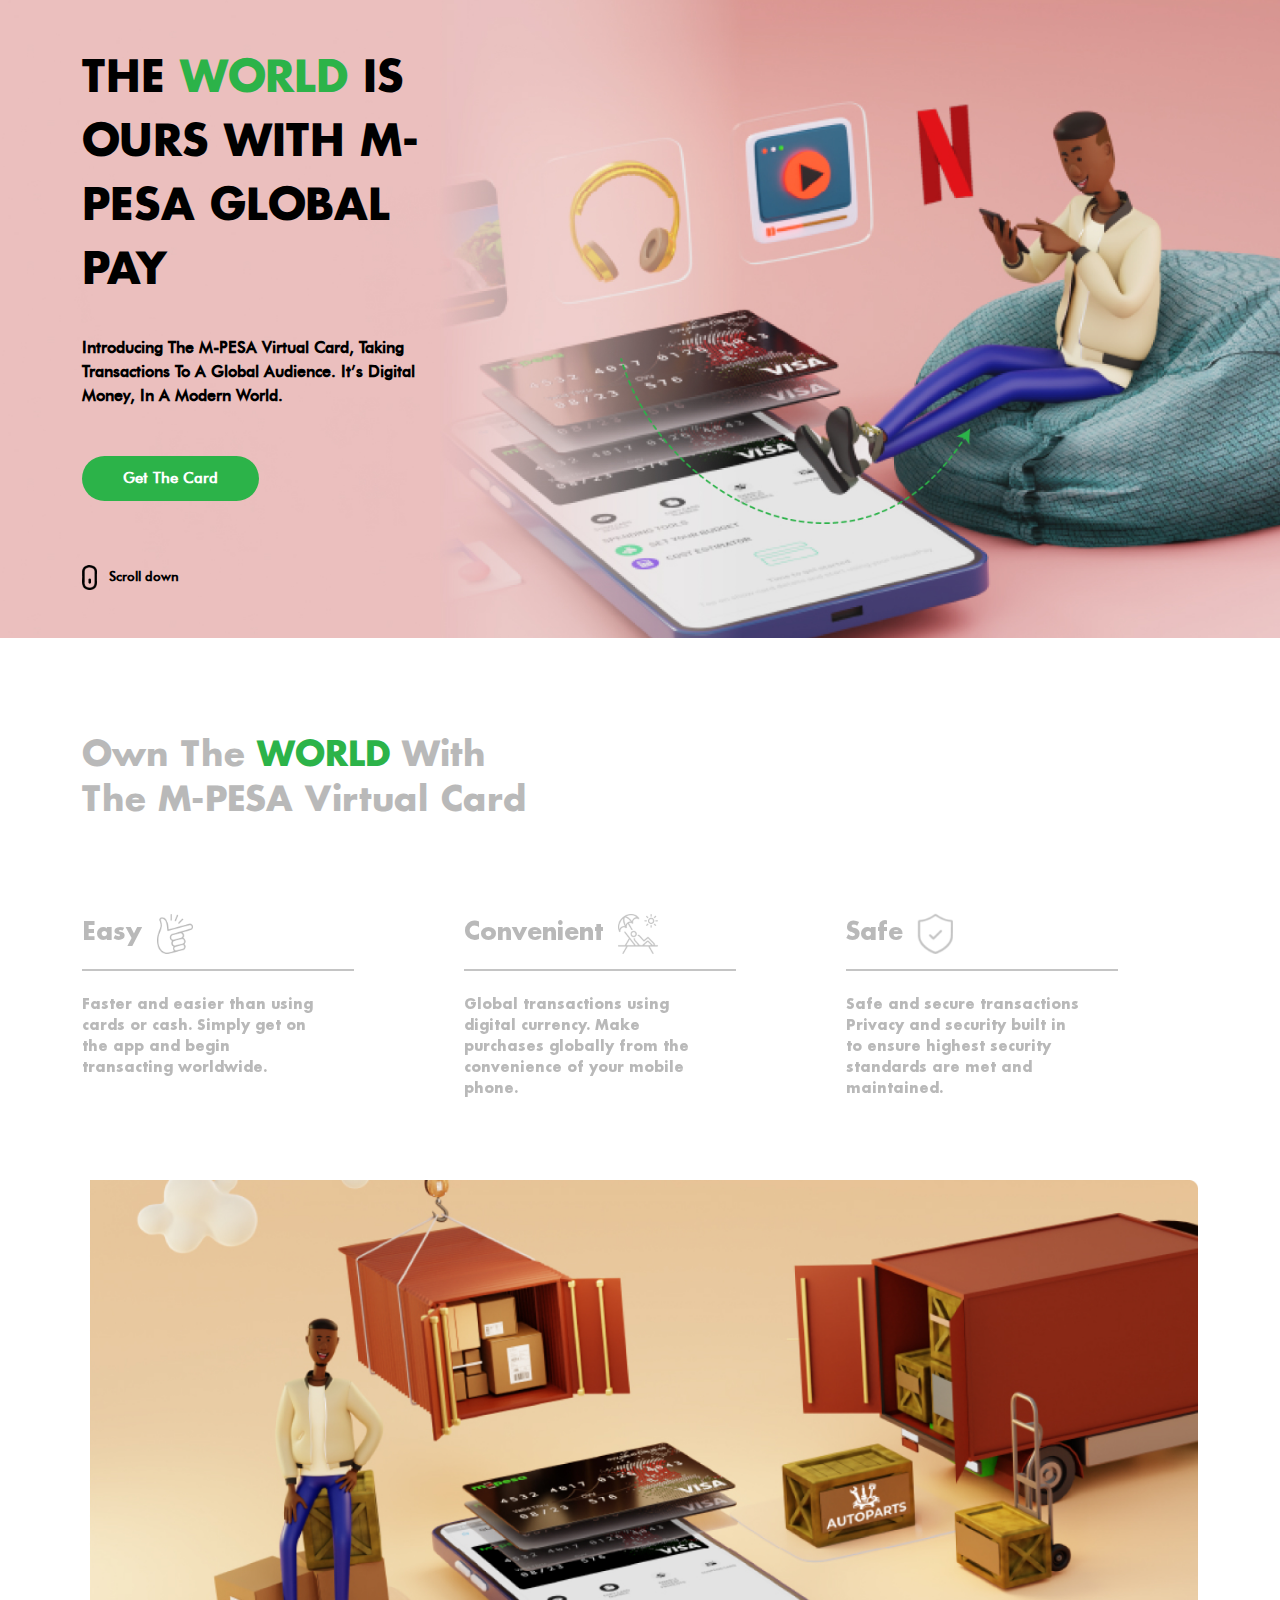
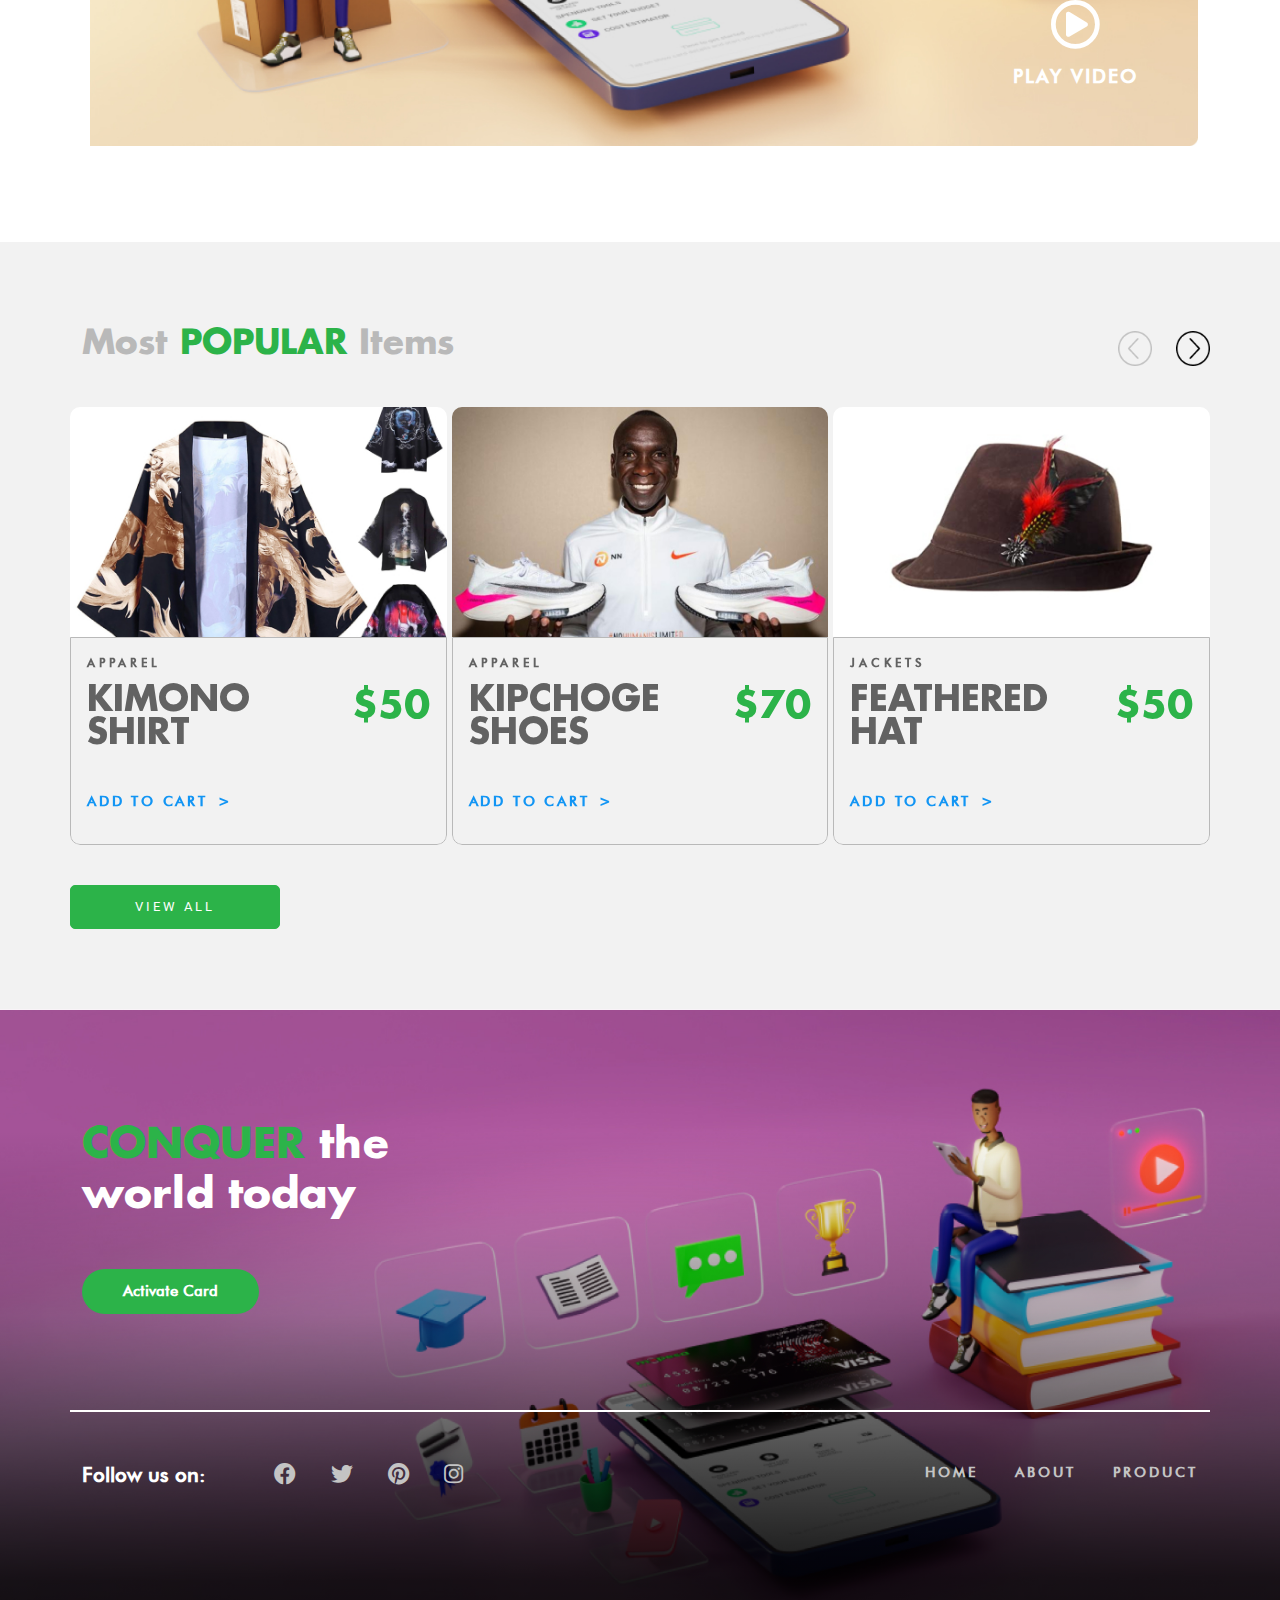
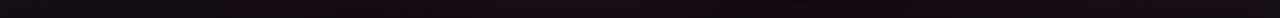
==== index.html @ 8df94aee "New html" ====
<!DOCTYPE html>
<html lang="en">
<head>
<meta charset="utf-8">
<meta http-equiv="X-UA-Compatible" content="IE=edge">
<meta name="viewport" content="width=device-width, initial-scale=1">
<meta name="title" content="" />
<meta name="description" content="" />
<meta name="keywords" content="" />
<meta name="author" content="" />
<meta name="publisher" content="" />
<meta name="copyright" content="" />
<meta name="creation_Date" content="18/05/2022" />
<meta name="expires" content="" />
<link rel="icon" href="images/favicon.ico" type="image/x-icon">
<title>Mpesa Virtual Card</title>

<!--StyleSheet-->
<link rel="preconnect" href="https://fonts.googleapis.com">
<link rel="preconnect" href="https://fonts.gstatic.com" crossorigin>
<link href="https://fonts.googleapis.com/css2?family=Roboto:wght@300;400;500;700&display=swap" rel="stylesheet">
<link href="css/style.min.css" rel="stylesheet">
<link href="css/style.css" rel="stylesheet">

<!--Javascript-->
<script src="js/google.api.js" type="text/Javascript"></script>
</head>

<body>
 <section class="main-banner pt-5 pb-5" style="background-image: url('./images/home-banner.jpg');">
    <div class="container">
        <div class="row">
            <div class="col-12 col-sm-7 col-md-5 banner-content">
                <h1>The <span>World</span> is Ours with M-PESA Global Pay</h1>
                <p>Introducing the M-PESA virtual card, taking transactions to a global audience. It’s digital money, in a modern world.
                </p>
                <button class="btn btn-green">Get the card</button>
                <span class="scroll">
                    <img src="./images/icons/scroll-down.png" alt="scroll mpesa card">
                    Scroll down
                </span>
            </div>
        </div>
    </div>
 </section>

 <section class="most-popular pt-5 pb-5 mt-5 mb-5">
     <div class="container">
         <div class="row">
             <div class="col-12 col-md-5 grey-title">
                 <h2>Own the <span>World</span> with the M-PESA virtual card</h2>
             </div>
             <div class="col-12 steps pt-5 mb-5">
                <div id="steps" class="steps-holder owl-carousel owl-theme">
                    <div class="steps-container">
                        <div class="step-title">
                            <h2>Easy</h2>
                            <img src="./images/icons/easy.png" alt="mpesa digital card">
                        </div>
                        <div class="steps-content">
                            <p>Faster and easier than using cards or cash. Simply get on the app and begin transacting worldwide.
                            </p>
                        </div>
                    </div>
                    <div class="steps-container">
                        <div class="step-title">
                            <h2>Convenient</h2>
                            <img src="./images/icons/con.png" alt="mpesa digital card">
                        </div>
                        <div class="steps-content">
                            <p>Global transactions using digital currency. Make purchases globally from the convenience of your mobile phone.
                            </p>
                        </div>
                    </div>
                    <div class="steps-container">
                        <div class="step-title">
                            <h2>Safe</h2>
                            <img src="./images/icons/safe.png" alt="mpesa digital card">
                        </div>
                        <div class="steps-content">
                            <p>Safe and secure transactions Privacy and security built in to ensure highest security standards are met and maintained.
                            </p>
                        </div>
                    </div>
                </div>
             </div>
             <div class="col-12 steps-video mt-2">
                <div class="video-holder">
                    <img src="./images/video.jpg" alt="video section">
                    <button class="btn video-btn">
                        <span>
                            <i class="far fa-play-circle"></i>
                        </span>
                        Play Video
                    </button>
                </div>
             </div>

         </div>
     </div>
 </section>

 <section class="popular bg-grey">
    <div class="container">
        <div class="row">
            <div class="col-12 grey-title">
                <h2>Most <span>POPUlar</span> items</h2>
            </div>
            <div class="col-12 popular-slider">
                <div id="popular" class="popular-holder owl-carousel owl-theme">
                    <div class="card">
                        <div class="image-holder">
                            <img src="./images/products/kimono.jpg" alt="kimono" />
                        </div>
                        <div class="card-content">
                            <span class="small-title">APPAREL</span>
                            <div class="row">
                                <div class="col-12 col-md-8 title">
                                    <h2>KIMONO SHIRT</h2>
                                </div>
                                <div class="col-12 col-md-4 price">
                                    <h2>$50</h2>
                                </div>
                                    <a href="javascript:void(0)" class="add-cart">Add to cart <span>></span></a>
                            </div>
                        </div>
                    </div>
                    <div class="card">
                        <div class="image-holder">
                            <img src="./images/products/kipchoge-shoe.jpg" alt="kimono" />
                        </div>
                        <div class="card-content">
                            <span class="small-title">APPAREL</span>
                            <div class="row">
                                <div class="col-12 col-md-8 title">
                                    <h2>KIPCHOGE SHOES</h2>
                                </div>
                                <div class="col-12 col-md-4 price">
                                    <h2>$70</h2>
                                </div>
                                <a href="javascript:void(0)" class="add-cart">Add to cart <span>></span></a>
                            </div>
                            
                        </div>
                    </div>
                    <div class="card">
                        <div class="image-holder">
                            <img src="./images/products/feather-hat.jpg" alt="kimono" />
                        </div>
                        <div class="card-content">
                            <span class="small-title">jackets</span>
                            <div class="row">
                                <div class="col-12 col-md-8 title">
                                    <h2>Feathered Hat</h2>
                                </div>
                                <div class="col-12 col-md-4 price">
                                    <h2>$50</h2>
                                </div>
                                <a href="javascript:void(0)" class="add-cart">Add to cart <span>></span></a>
                            </div>
                            
                        </div>
                    </div>
                    <div class="card">
                        <div class="image-holder">
                            <img src="./images/products/kimono.jpg" alt="kimono" />
                        </div>
                        <div class="card-content">
                            <span class="small-title">APPAREL</span>
                            <div class="row">
                                <div class="col-12 col-md-8 title">
                                    <h2>KIMONO SHIRT</h2>
                                </div>
                                <div class="col-12 col-md-4 price">
                                    <h2>$50</h2>
                                </div>
                                <a href="javascript:void(0)" class="add-cart">Add to cart <span>></span></a>
                            </div>
                            
                        </div>
                    </div>
                </div>
            </div>
            <div class="col-12 p-0">
                <a href="javascript:void(0)" class="view-all-btn">View All</a>
            </div>
        </div>
    </div>
 </section>

 <footer class="pt-5 pb-5" style="background-image: url('./images/footer.jpg');">
     <div class="container">
         <div class="row">
             <div class="col-12 col-md-4 text-white footer-text">
                 <h2><span>conquer</span> the world today</h2>
                 <button class="btn btn-green">Activate card</button>
             </div>
             <div class="col-12 footer-last">
                 <div class="row">
                    <div class="col-12 col-md-6 social-icons">
                        <ul>
                            <li class="title">Follow us on:</li>
                            <li><a href="javascript:void(0)" target="_blank">
                                <i class="fab fa-facebook"></i>
                                </a></li>
                            <li><a href="javascript:void(0)" target="_blank">
                                <i class="fab fa-twitter"></i>
                            </a></li>
                            <li><a href="javascript:void(0)" target="_blank">
                                <i class="fab fa-pinterest"></i>
                            </a></li>
                            <li><a href="javascript:void(0)" target="_blank">
                                <i class="fab fa-instagram"></i>
                            </a></li>
                        </ul>
                    </div>
                    <div class="col-12 col-md-6 text-end footer-urls">
                        <ul>
                            <li><a href="javascript:void(0)" target="_blank">Home</a></li>
                            <li><a href="javascript:void(0)" target="_blank">About</a></li>
                            <li><a href="javascript:void(0)" target="_blank">Product</a></li>
                        </ul>
                    </div>
                </div>
             </div>
         </div>
     </div>

 </footer>


<!-- jQuery -->
<script src="js/jquery.min.js" type="text/Javascript"></script>
<script src="js/main.js" type="text/Javascript"></script>
</body>

</html>
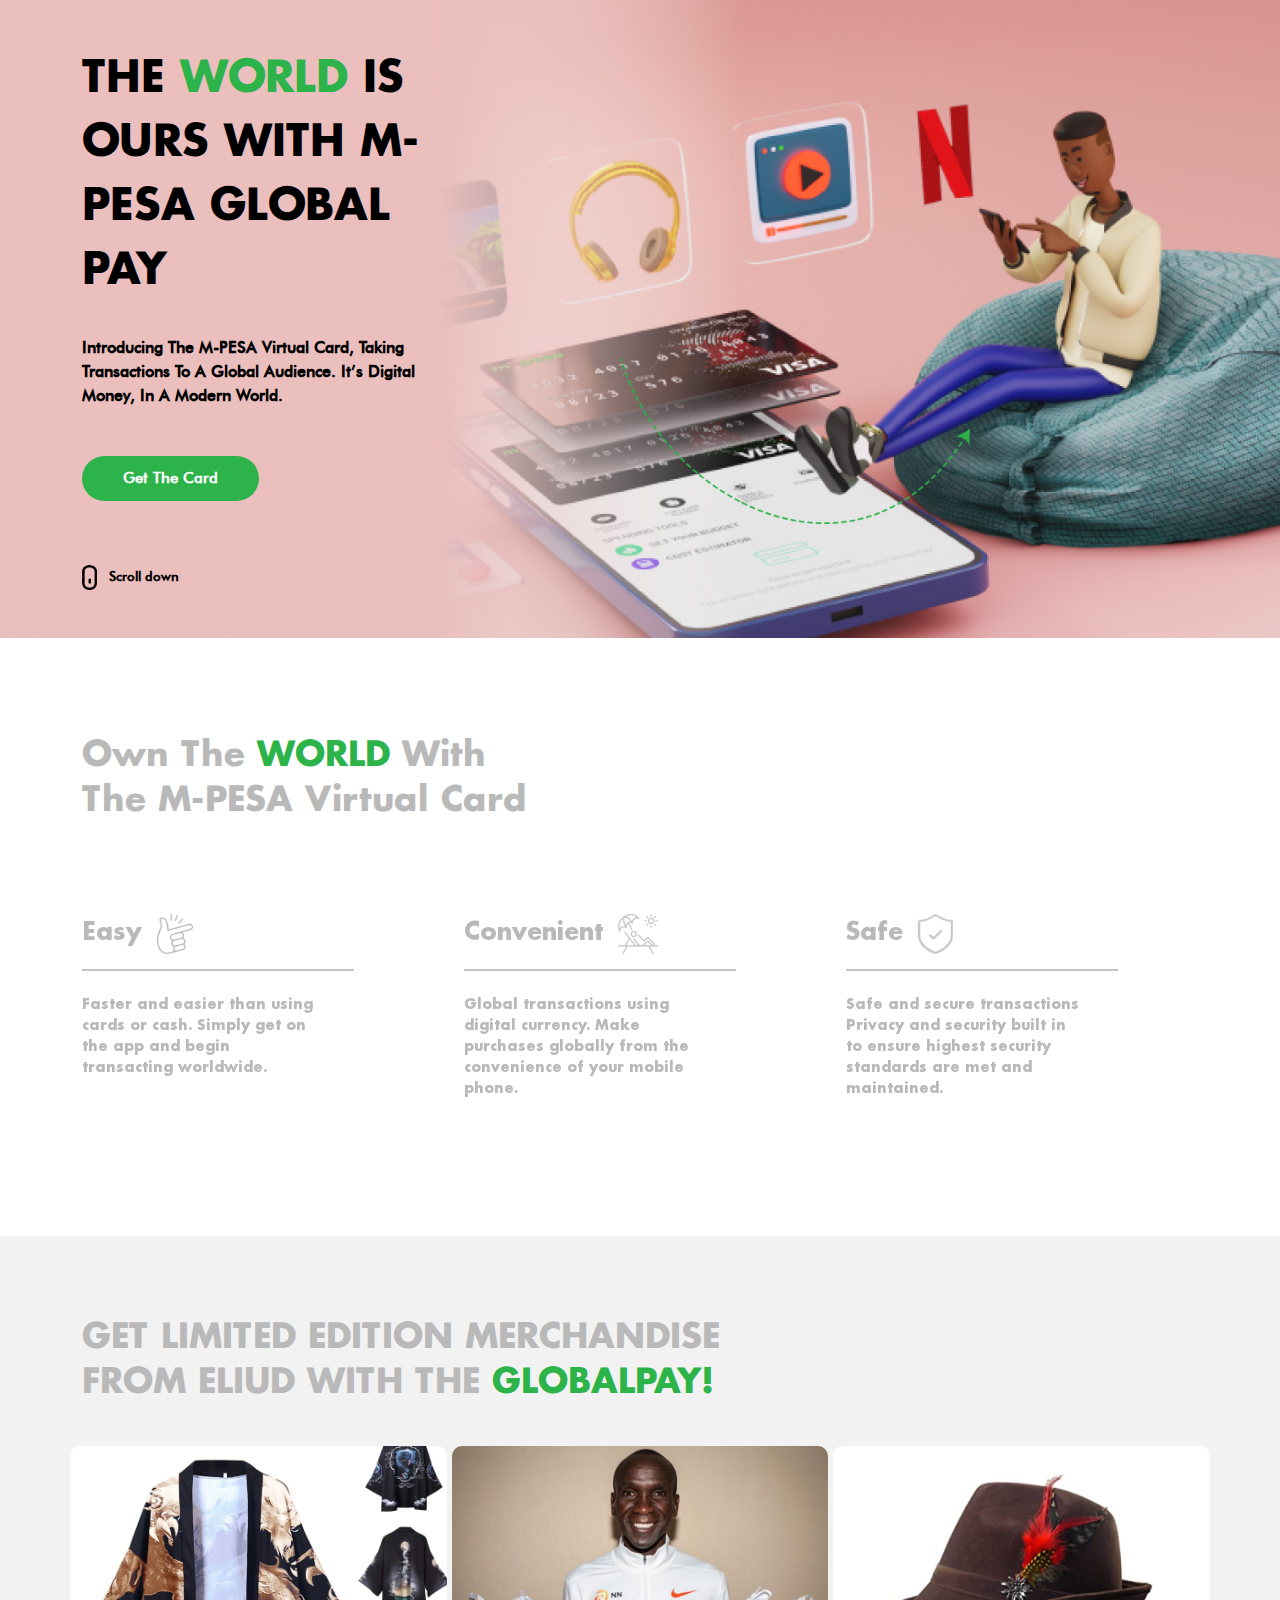
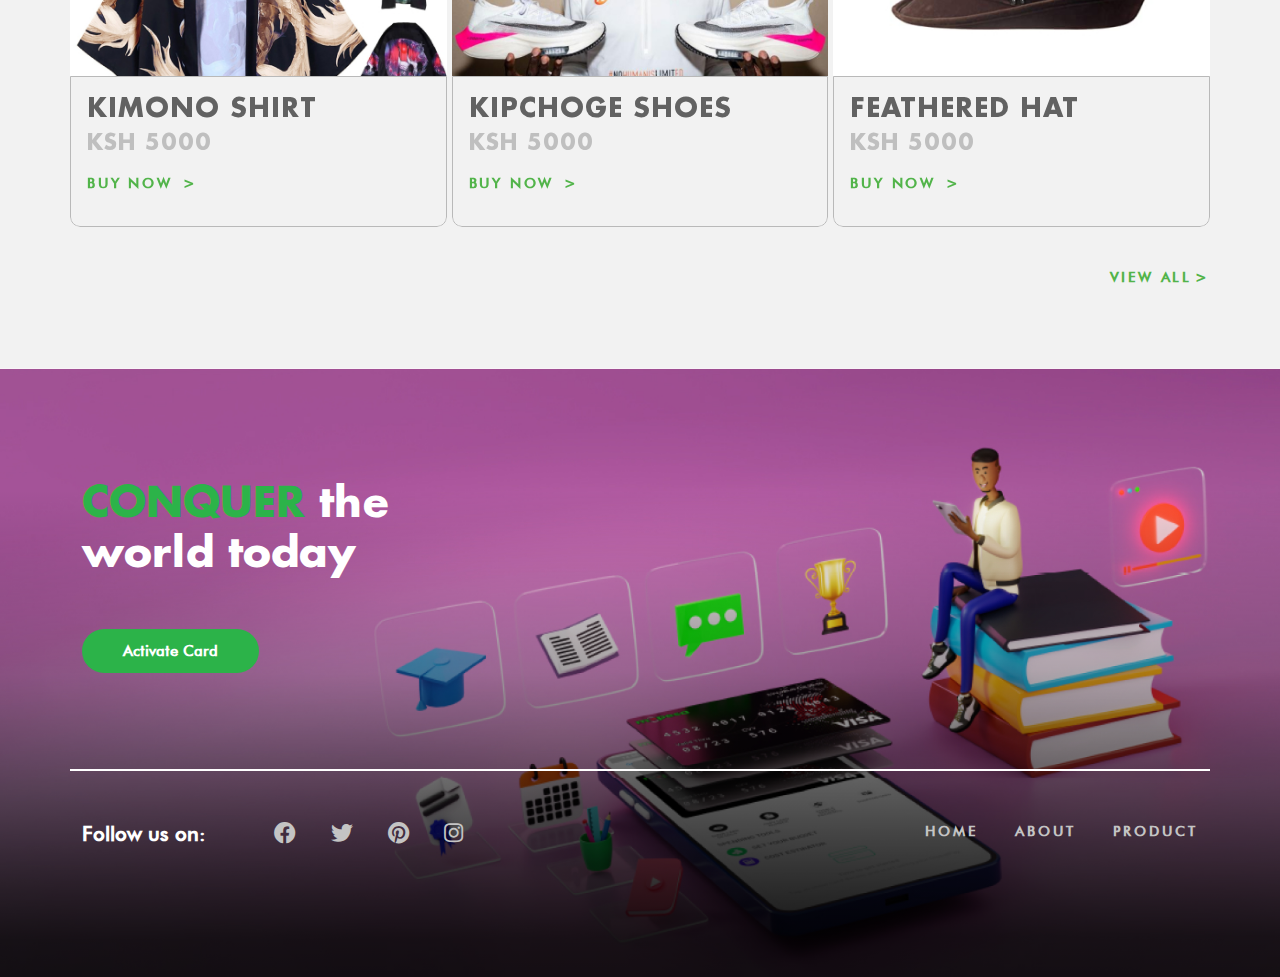
==== commit ffdec89f: "Html Code" ====
--- a/index.html
+++ b/index.html
@@ -34,7 +34,7 @@
                 <h1>The <span>World</span> is Ours with M-PESA Global Pay</h1>
                 <p>Introducing the M-PESA virtual card, taking transactions to a global audience. It’s digital money, in a modern world.
                 </p>
-                <button class="btn btn-green">Get the card</button>
+                <button class="btn btn-green" data-bs-toggle="modal" data-bs-target="#appstore">Get the card</button>
                 <span class="scroll">
                     <img src="./images/icons/scroll-down.png" alt="scroll mpesa card">
                     Scroll down
@@ -43,8 +43,7 @@
         </div>
     </div>
  </section>
-
- <section class="most-popular pt-5 pb-5 mt-5 mb-5">
+ <section class="most-popular pt-5 pb-5 mt-5">
      <div class="container">
          <div class="row">
              <div class="col-12 col-md-5 grey-title">
@@ -84,7 +83,7 @@
                     </div>
                 </div>
              </div>
-             <div class="col-12 steps-video mt-2">
+             <!-- <div class="col-12 steps-video mt-2">
                 <div class="video-holder">
                     <img src="./images/video.jpg" alt="video section">
                     <button class="btn video-btn">
@@ -94,7 +93,7 @@
                         Play Video
                     </button>
                 </div>
-             </div>
+             </div> -->
 
          </div>
      </div>
@@ -103,8 +102,8 @@
  <section class="popular bg-grey">
     <div class="container">
         <div class="row">
-            <div class="col-12 grey-title">
-                <h2>Most <span>POPUlar</span> items</h2>
+            <div class="col-12 col-md-7 grey-title">
+                <h2 class="text-uppercase">Get limited edition Merchandise from Eliud with the <span> GlobalPay!</span></h2>
             </div>
             <div class="col-12 popular-slider">
                 <div id="popular" class="popular-holder owl-carousel owl-theme">
@@ -113,15 +112,14 @@
                             <img src="./images/products/kimono.jpg" alt="kimono" />
                         </div>
                         <div class="card-content">
-                            <span class="small-title">APPAREL</span>
                             <div class="row">
-                                <div class="col-12 col-md-8 title">
+                                <div class="col-12 title">
                                     <h2>KIMONO SHIRT</h2>
                                 </div>
-                                <div class="col-12 col-md-4 price">
-                                    <h2>$50</h2>
-                                </div>
-                                    <a href="javascript:void(0)" class="add-cart">Add to cart <span>></span></a>
+                                <div class="col-12 price">
+                                    <h2>KSH 5000</h2>
+                                </div>
+                                    <a href="javascript:void(0)" class="add-cart">Buy Now <span>></span></a>
                             </div>
                         </div>
                     </div>
@@ -130,15 +128,14 @@
                             <img src="./images/products/kipchoge-shoe.jpg" alt="kimono" />
                         </div>
                         <div class="card-content">
-                            <span class="small-title">APPAREL</span>
                             <div class="row">
-                                <div class="col-12 col-md-8 title">
+                                <div class="col-12 title">
                                     <h2>KIPCHOGE SHOES</h2>
                                 </div>
-                                <div class="col-12 col-md-4 price">
-                                    <h2>$70</h2>
-                                </div>
-                                <a href="javascript:void(0)" class="add-cart">Add to cart <span>></span></a>
+                                <div class="col-12 price">
+                                    <h2>KSH 5000</h2>
+                                </div>
+                                <a href="javascript:void(0)" class="add-cart">Buy Now <span>></span></a>
                             </div>
                             
                         </div>
@@ -148,41 +145,22 @@
                             <img src="./images/products/feather-hat.jpg" alt="kimono" />
                         </div>
                         <div class="card-content">
-                            <span class="small-title">jackets</span>
                             <div class="row">
-                                <div class="col-12 col-md-8 title">
+                                <div class="col-12 title">
                                     <h2>Feathered Hat</h2>
                                 </div>
-                                <div class="col-12 col-md-4 price">
-                                    <h2>$50</h2>
-                                </div>
-                                <a href="javascript:void(0)" class="add-cart">Add to cart <span>></span></a>
+                                <div class="col-12 price">
+                                    <h2>KSH 5000</h2>
+                                </div>
+                                <a href="javascript:void(0)" class="add-cart">Buy Now <span>></span></a>
                             </div>
                             
                         </div>
                     </div>
-                    <div class="card">
-                        <div class="image-holder">
-                            <img src="./images/products/kimono.jpg" alt="kimono" />
-                        </div>
-                        <div class="card-content">
-                            <span class="small-title">APPAREL</span>
-                            <div class="row">
-                                <div class="col-12 col-md-8 title">
-                                    <h2>KIMONO SHIRT</h2>
-                                </div>
-                                <div class="col-12 col-md-4 price">
-                                    <h2>$50</h2>
-                                </div>
-                                <a href="javascript:void(0)" class="add-cart">Add to cart <span>></span></a>
-                            </div>
-                            
-                        </div>
-                    </div>
-                </div>
-            </div>
-            <div class="col-12 p-0">
-                <a href="javascript:void(0)" class="view-all-btn">View All</a>
+                </div>
+            </div>
+            <div class="col-12 p-0 text-end mt-3">
+                <a href="javascript:void(0)" class="add-cart">View All<span>></span></a>
             </div>
         </div>
     </div>
@@ -228,6 +206,21 @@
 
  </footer>
 
+ <!-- Modal -->
+<div class="modal fade" id="appstore" tabindex="-1" aria-labelledby="exampleModalLabel" aria-hidden="true">
+    <div class="modal-dialog">
+      <div class="modal-content">
+        <div class="modal-header">
+          <button type="button" class="btn-close" data-bs-dismiss="modal" aria-label="Close"></button>
+        </div>
+        <div class="modal-body">
+            <div class="text-black">
+                <h2>Own the <span>World</span> with the M-PESA virtual card</h2>
+            </div>
+        </div>
+      </div>
+    </div>
+  </div>
 
 <!-- jQuery -->
 <script src="js/jquery.min.js" type="text/Javascript"></script>
--- a/css/style.css
+++ b/css/style.css
@@ -336,7 +336,8 @@
     font-size: 50px;
 }
 .video-holder:hover .video-btn{
-	color: #2CB349;
+	color: #000000;
+	cursor: pointer;
 }
 .popular{
 	padding: 5rem 0;
@@ -381,15 +382,17 @@
 	font-weight: 800;
     color: #626262;
     line-height: 33px;
-    font-size: 35px;
+	font-size: 26px;
     text-transform: uppercase;
+	letter-spacing: 1px;
 }
 .price{
-	color: #2CB349;
-	text-align: right;
+	color: #BFBFBF
 }
 .price h2{
-	font-size: 38px;
+    font-size: 22px;
+    margin: 5px 0 0;
+    letter-spacing: 1px;
 }
 .small-title {
     font-family: 'futuramedium';
@@ -405,8 +408,8 @@
 	display: block;
     font-family: 'futuramedium';
     text-decoration: none;
-    margin-top: 2.5rem;
-    color: #1295F4;
+    margin-top: 1rem;
+    color: #52b44a;
     font-size: 14px;
     text-transform: uppercase;
     letter-spacing: 0.2em;
@@ -560,4 +563,47 @@
 @media screen and (max-width:320px){
 }
 
-
+/* joycss */
+.accordion-item {
+    margin-bottom: 10px;
+    border: 1px solid grey !important;
+    border-radius: 7px !important;
+    overflow: hidden;
+	background: transparent;
+}
+.accordion-item .collapsed {
+    font-weight: 500;
+    font-family: 'futuramedium';
+    color: #626262;
+    font-size: 15px;
+    letter-spacing: 1px;
+	box-shadow: none;
+	background: transparent;
+}
+.accordion-button:not(.collapsed) {
+    background: transparent;
+    color: #000000;
+	box-shadow: none;
+}
+.accordion-button{
+	padding: 10px 20px;
+	outline: none;
+}
+.accordion-body {
+    padding: 1rem 1.25rem;
+    font-family: 'futuramedium';
+    font-size: 16px;
+    color: #626262;
+}
+.accordion-button::after{
+	background-size: 1rem;
+}
+/* end of joycss */
+.bg-black{
+	background: #1B1B1B;
+}
+p{
+	font-family: 'futuramedium';
+	margin-bottom: 1rem;
+	font-size: 16px;
+}
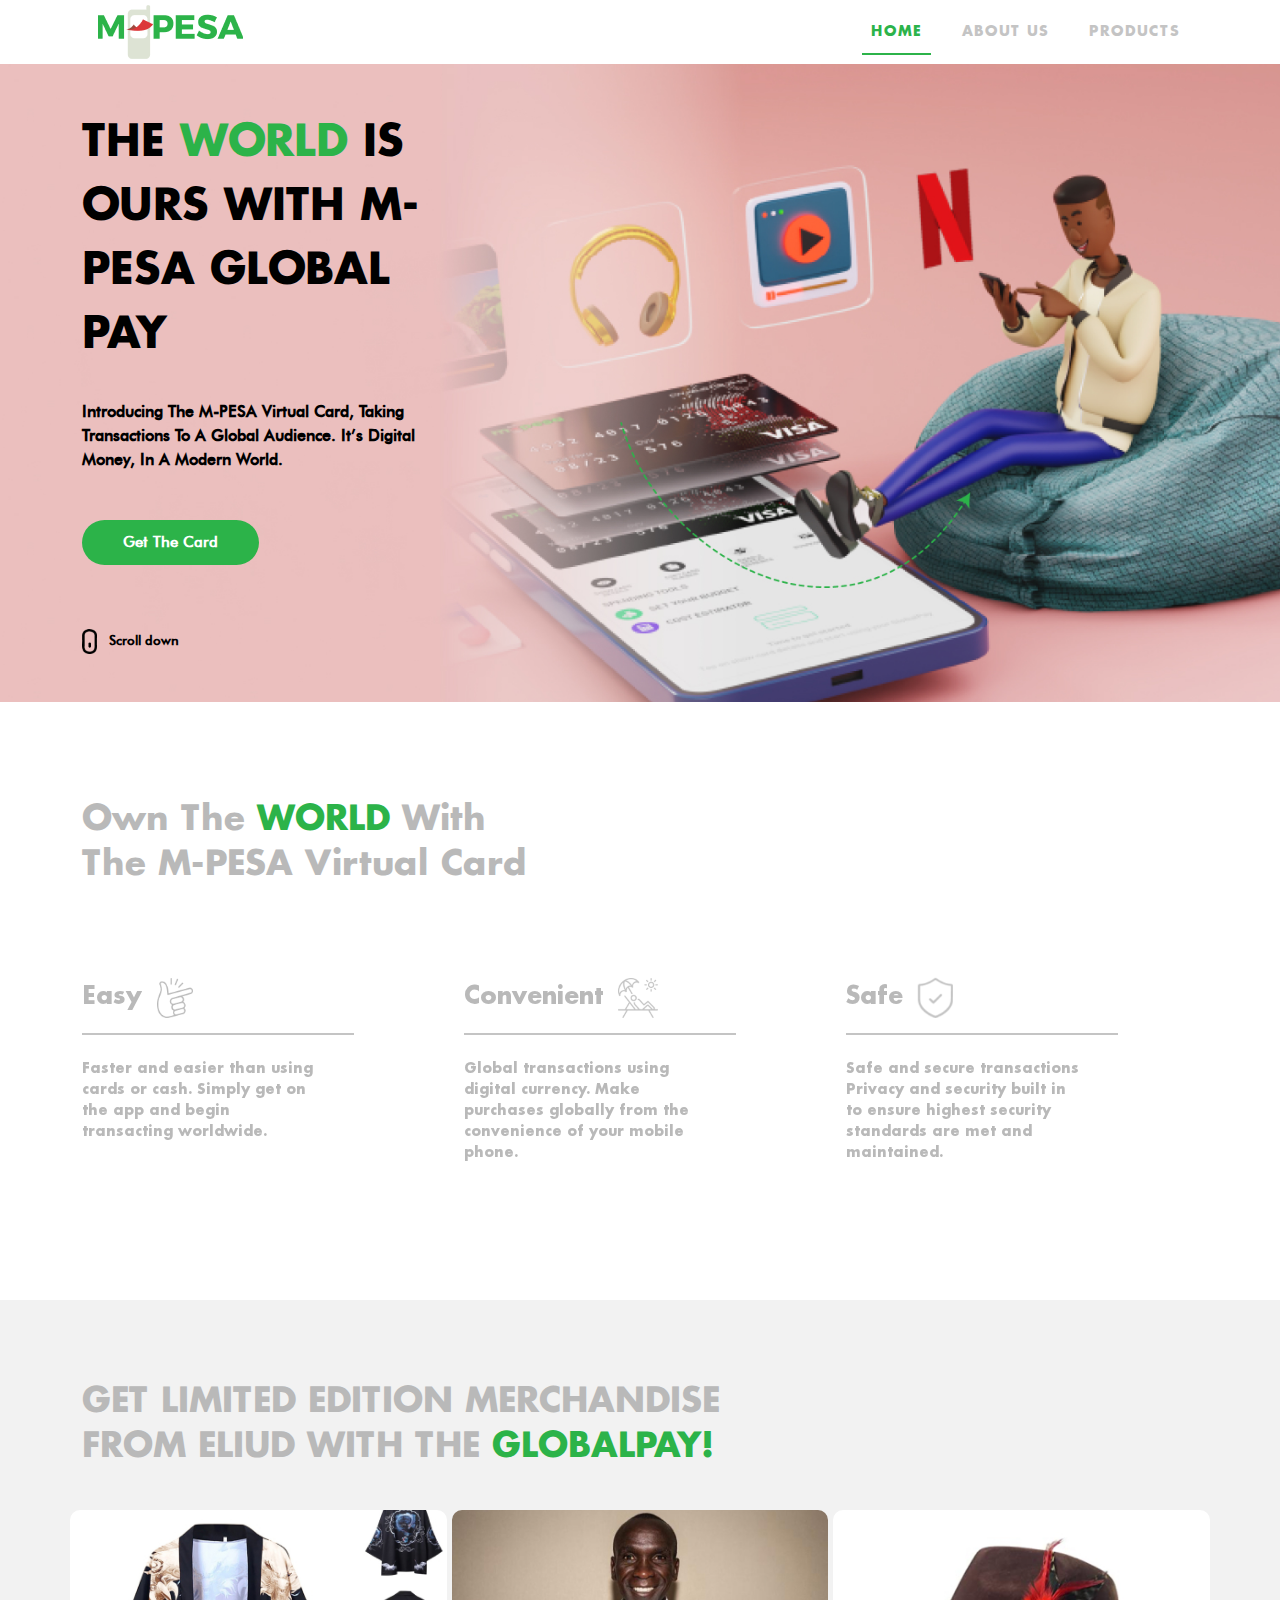
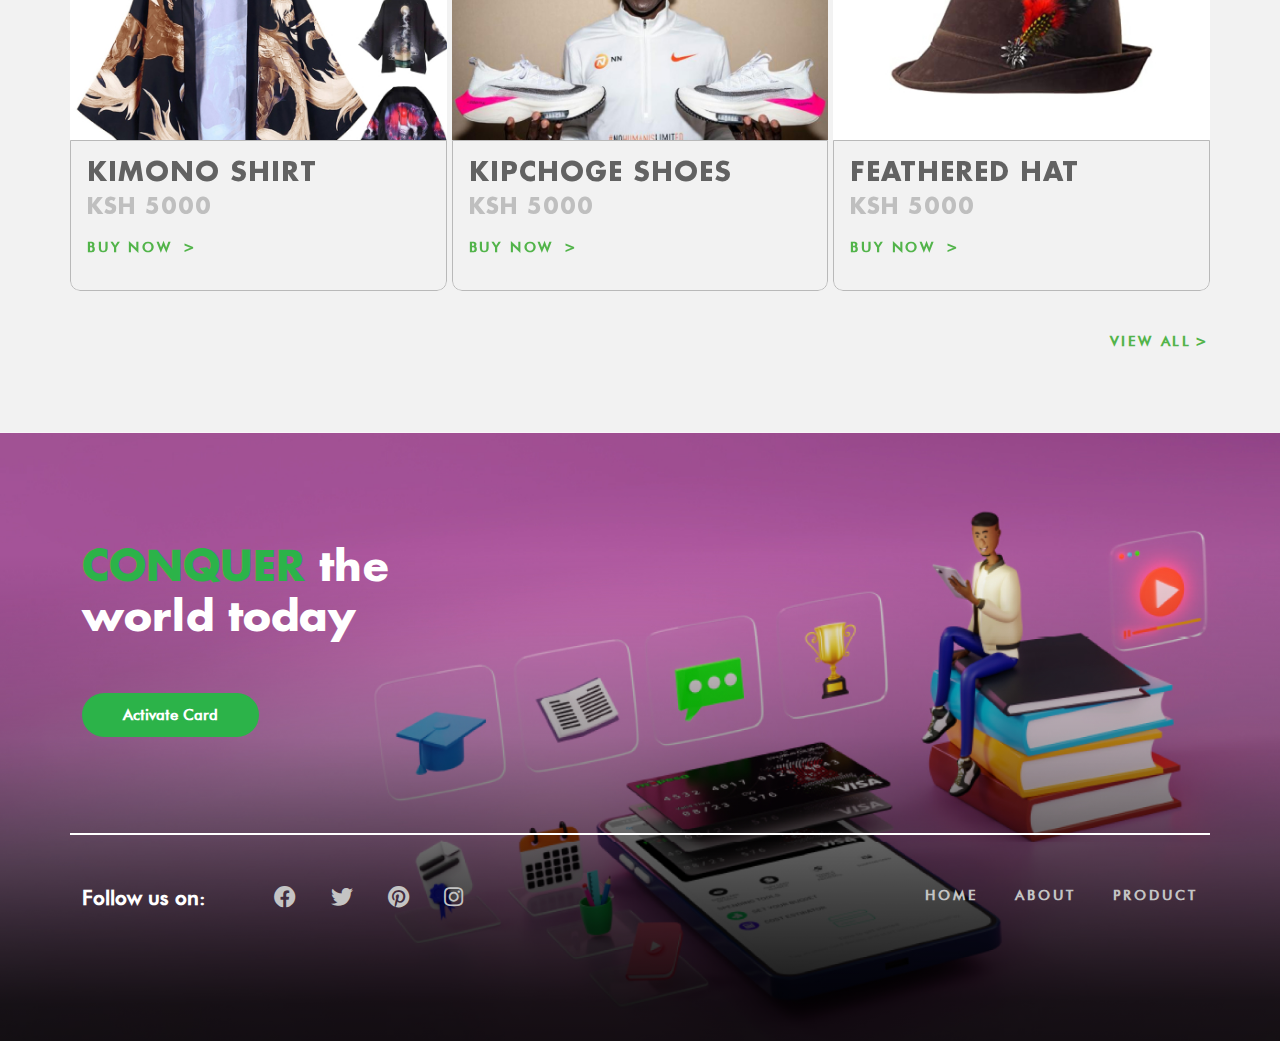
==== commit 7259ccd4: "menu added" ====
--- a/index.html
+++ b/index.html
@@ -27,6 +27,42 @@
 </head>
 
 <body>
+<!-- Header Area Start -->
+<header class="header-area scrollheader">
+  <div class="classy-nav-container breakpoint-off">
+    <div class="container"> 
+      <!-- Classy Menu -->
+      <nav class="classy-navbar justify-content-between" id="roamingnav"> 
+        
+        <!-- Logo --> 
+        <a class="nav-brand mainlogo" href="index.html"><img src="images/safaricom-logo.svg" class="web-logo" alt=""> 
+          <img src="images/mpesa-logo.png" class="mobile-logo" alt=""></a> 
+        
+        <!-- Navbar Toggler -->
+        <div class="classy-navbar-toggler"> <span class="navbarToggler"><span></span><span></span><span></span></span> </div>
+        
+        <!-- Menu -->
+        <div class="classy-menu"> 
+          <!-- <a class="nav-brand nav-brand-mobile" href="index.html"><img src="images/mpesa-logo.svg" class="mobile-logo" alt=""></a> -->
+          <!-- Menu Close Button -->
+          <div class="classycloseIcon">
+            <div class="cross-wrap"><span class="top"></span><span class="bottom"></span></div>
+          </div>
+          <!-- Nav Start -->
+          <div class="classynav">
+            <ul id="nav">
+              <li class="active"><a href="index.html">Home</a></li>
+              <li><a href="about.html">About us</a></li>
+              <li><a href="products.html">Products</a></li>
+            </ul>
+          </div>
+          <!-- Nav End --> 
+        </div>
+      </nav>
+    </div>
+  </div>
+</header>
+<!-- Header Area End -->
  <section class="main-banner pt-5 pb-5" style="background-image: url('./images/home-banner.jpg');">
     <div class="container">
         <div class="row">
@@ -171,7 +207,7 @@
          <div class="row">
              <div class="col-12 col-md-4 text-white footer-text">
                  <h2><span>conquer</span> the world today</h2>
-                 <button class="btn btn-green">Activate card</button>
+                 <button class="btn btn-green" data-bs-toggle="modal" data-bs-target="#appstore">Activate card</button>
              </div>
              <div class="col-12 footer-last">
                  <div class="row">
@@ -207,7 +243,7 @@
  </footer>
 
  <!-- Modal -->
-<div class="modal fade" id="appstore" tabindex="-1" aria-labelledby="exampleModalLabel" aria-hidden="true">
+<div class="modal fade app-store-holder" id="appstore" tabindex="-1" aria-labelledby="exampleModalLabel" aria-hidden="true">
     <div class="modal-dialog">
       <div class="modal-content">
         <div class="modal-header">
@@ -215,7 +251,13 @@
         </div>
         <div class="modal-body">
             <div class="text-black">
-                <h2>Own the <span>World</span> with the M-PESA virtual card</h2>
+                <h2>Activate <span>Card</span> now on</h2>
+                <a href="javascript:void(0)" class="app-store">
+                    <img src="./images/icons/app-store.png" alt="App Store" >
+                </a>
+                <a href="javascript:void(0)" class="app-store">
+                    <img src="./images/icons/google-play.png" alt="App Store" >
+                </a>
             </div>
         </div>
       </div>
--- a/css/style.min.css
+++ b/css/style.min.css
@@ -28,6 +28,9 @@
 
 /*** @package IcoFont ***/
 @font-face{font-family:IcoFont;font-weight:400;font-style:Regular;src:url(../fonts/icofont.woff2) format("woff2"),url(../fonts/icofont.woff) format("woff")}[class*=" icofont-"],[class^=icofont-]{font-family:IcoFont!important;speak:none;font-style:normal;font-weight:400;font-variant:normal;text-transform:none;white-space:nowrap;word-wrap:normal;direction:ltr;line-height:1;-webkit-font-feature-settings:"liga";-webkit-font-smoothing:antialiased}.icofont-angry-monster:before{content:"\e800"}.icofont-bathtub:before{content:"\e801"}.icofont-bird-wings:before{content:"\e802"}.icofont-bow:before{content:"\e803"}.icofont-castle:before{content:"\e804"}.icofont-circuit:before{content:"\e805"}.icofont-crown-king:before{content:"\e806"}.icofont-crown-queen:before{content:"\e807"}.icofont-dart:before{content:"\e808"}.icofont-disability-race:before{content:"\e809"}.icofont-diving-goggle:before{content:"\e80a"}.icofont-eye-open:before{content:"\e80b"}.icofont-flora-flower:before{content:"\e80c"}.icofont-flora:before{content:"\e80d"}.icofont-gift-box:before{content:"\e80e"}.icofont-halloween-pumpkin:before{content:"\e80f"}.icofont-hand-power:before{content:"\e810"}.icofont-hand-thunder:before{content:"\e811"}.icofont-king-monster:before{content:"\e812"}.icofont-love:before{content:"\e813"}.icofont-magician-hat:before{content:"\e814"}.icofont-native-american:before{content:"\e815"}.icofont-owl-look:before{content:"\e816"}.icofont-phoenix:before{content:"\e817"}.icofont-robot-face:before{content:"\e818"}.icofont-sand-clock:before{content:"\e819"}.icofont-shield-alt:before{content:"\e81a"}.icofont-ship-wheel:before{content:"\e81b"}.icofont-skull-danger:before{content:"\e81c"}.icofont-skull-face:before{content:"\e81d"}.icofont-snowmobile:before{content:"\e81e"}.icofont-space-shuttle:before{content:"\e81f"}.icofont-star-shape:before{content:"\e820"}.icofont-swirl:before{content:"\e821"}.icofont-tattoo-wing:before{content:"\e822"}.icofont-throne:before{content:"\e823"}.icofont-tree-alt:before{content:"\e824"}.icofont-triangle:before{content:"\e825"}.icofont-unity-hand:before{content:"\e826"}.icofont-weed:before{content:"\e827"}.icofont-woman-bird:before{content:"\e828"}.icofont-bat:before{content:"\e829"}.icofont-bear-face:before{content:"\e82a"}.icofont-bear-tracks:before{content:"\e82b"}.icofont-bear:before{content:"\e82c"}.icofont-bird-alt:before{content:"\e82d"}.icofont-bird-flying:before{content:"\e82e"}.icofont-bird:before{content:"\e82f"}.icofont-birds:before{content:"\e830"}.icofont-bone:before{content:"\e831"}.icofont-bull:before{content:"\e832"}.icofont-butterfly-alt:before{content:"\e833"}.icofont-butterfly:before{content:"\e834"}.icofont-camel-alt:before{content:"\e835"}.icofont-camel-head:before{content:"\e836"}.icofont-camel:before{content:"\e837"}.icofont-cat-alt-1:before{content:"\e838"}.icofont-cat-alt-2:before{content:"\e839"}.icofont-cat-alt-3:before{content:"\e83a"}.icofont-cat-dog:before{content:"\e83b"}.icofont-cat-face:before{content:"\e83c"}.icofont-cat:before{content:"\e83d"}.icofont-cow-head:before{content:"\e83e"}.icofont-cow:before{content:"\e83f"}.icofont-crab:before{content:"\e840"}.icofont-crocodile:before{content:"\e841"}.icofont-deer-head:before{content:"\e842"}.icofont-dog-alt:before{content:"\e843"}.icofont-dog-barking:before{content:"\e844"}.icofont-dog:before{content:"\e845"}.icofont-dolphin:before{content:"\e846"}.icofont-duck-tracks:before{content:"\e847"}.icofont-eagle-head:before{content:"\e848"}.icofont-eaten-fish:before{content:"\e849"}.icofont-elephant-alt:before{content:"\e84a"}.icofont-elephant-head-alt:before{content:"\e84b"}.icofont-elephant-head:before{content:"\e84c"}.icofont-elephant:before{content:"\e84d"}.icofont-elk:before{content:"\e84e"}.icofont-fish-1:before{content:"\e84f"}.icofont-fish-2:before{content:"\e850"}.icofont-fish-3:before{content:"\e851"}.icofont-fish-4:before{content:"\e852"}.icofont-fish-5:before{content:"\e853"}.icofont-fish:before{content:"\e854"}.icofont-fox-alt:before{content:"\e855"}.icofont-fox:before{content:"\e856"}.icofont-frog-tracks:before{content:"\e857"}.icofont-frog:before{content:"\e858"}.icofont-froggy:before{content:"\e859"}.icofont-giraffe-head-1:before{content:"\e85a"}.icofont-giraffe-head-2:before{content:"\e85b"}.icofont-giraffe-head:before{content:"\e85c"}.icofont-giraffe:before{content:"\e85d"}.icofont-goat-head:before{content:"\e85e"}.icofont-gorilla:before{content:"\e85f"}.icofont-hen-tracks:before{content:"\e860"}.icofont-horse-head-1:before{content:"\e861"}.icofont-horse-head-2:before{content:"\e862"}.icofont-horse-head:before{content:"\e863"}.icofont-horse-tracks:before{content:"\e864"}.icofont-jellyfish:before{content:"\e865"}.icofont-kangaroo:before{content:"\e866"}.icofont-lemur:before{content:"\e867"}.icofont-lion-head-1:before{content:"\e868"}.icofont-lion-head-2:before{content:"\e869"}.icofont-lion-head:before{content:"\e86a"}.icofont-lion:before{content:"\e86b"}.icofont-monkey-2:before{content:"\e86c"}.icofont-monkey-3:before{content:"\e86d"}.icofont-monkey-face:before{content:"\e86e"}.icofont-monkey:before{content:"\e86f"}.icofont-octopus-alt:before{content:"\e870"}.icofont-octopus:before{content:"\e871"}.icofont-owl:before{content:"\e872"}.icofont-panda-face:before{content:"\e873"}.icofont-panda:before{content:"\e874"}.icofont-panther:before{content:"\e875"}.icofont-parrot-lip:before{content:"\e876"}.icofont-parrot:before{content:"\e877"}.icofont-paw:before{content:"\e878"}.icofont-pelican:before{content:"\e879"}.icofont-penguin:before{content:"\e87a"}.icofont-pig-face:before{content:"\e87b"}.icofont-pig:before{content:"\e87c"}.icofont-pigeon-1:before{content:"\e87d"}.icofont-pigeon-2:before{content:"\e87e"}.icofont-pigeon:before{content:"\e87f"}.icofont-rabbit:before{content:"\e880"}.icofont-rat:before{content:"\e881"}.icofont-rhino-head:before{content:"\e882"}.icofont-rhino:before{content:"\e883"}.icofont-rooster:before{content:"\e884"}.icofont-seahorse:before{content:"\e885"}.icofont-seal:before{content:"\e886"}.icofont-shrimp-alt:before{content:"\e887"}.icofont-shrimp:before{content:"\e888"}.icofont-snail-1:before{content:"\e889"}.icofont-snail-2:before{content:"\e88a"}.icofont-snail-3:before{content:"\e88b"}.icofont-snail:before{content:"\e88c"}.icofont-snake:before{content:"\e88d"}.icofont-squid:before{content:"\e88e"}.icofont-squirrel:before{content:"\e88f"}.icofont-tiger-face:before{content:"\e890"}.icofont-tiger:before{content:"\e891"}.icofont-turtle:before{content:"\e892"}.icofont-whale:before{content:"\e893"}.icofont-woodpecker:before{content:"\e894"}.icofont-zebra:before{content:"\e895"}.icofont-brand-acer:before{content:"\e896"}.icofont-brand-adidas:before{content:"\e897"}.icofont-brand-adobe:before{content:"\e898"}.icofont-brand-air-new-zealand:before{content:"\e899"}.icofont-brand-airbnb:before{content:"\e89a"}.icofont-brand-aircell:before{content:"\e89b"}.icofont-brand-airtel:before{content:"\e89c"}.icofont-brand-alcatel:before{content:"\e89d"}.icofont-brand-alibaba:before{content:"\e89e"}.icofont-brand-aliexpress:before{content:"\e89f"}.icofont-brand-alipay:before{content:"\e8a0"}.icofont-brand-amazon:before{content:"\e8a1"}.icofont-brand-amd:before{content:"\e8a2"}.icofont-brand-american-airlines:before{content:"\e8a3"}.icofont-brand-android-robot:before{content:"\e8a4"}.icofont-brand-android:before{content:"\e8a5"}.icofont-brand-aol:before{content:"\e8a6"}.icofont-brand-apple:before{content:"\e8a7"}.icofont-brand-appstore:before{content:"\e8a8"}.icofont-brand-asus:before{content:"\e8a9"}.icofont-brand-ati:before{content:"\e8aa"}.icofont-brand-att:before{content:"\e8ab"}.icofont-brand-audi:before{content:"\e8ac"}.icofont-brand-axiata:before{content:"\e8ad"}.icofont-brand-bada:before{content:"\e8ae"}.icofont-brand-bbc:before{content:"\e8af"}.icofont-brand-bing:before{content:"\e8b0"}.icofont-brand-blackberry:before{content:"\e8b1"}.icofont-brand-bmw:before{content:"\e8b2"}.icofont-brand-box:before{content:"\e8b3"}.icofont-brand-burger-king:before{content:"\e8b4"}.icofont-brand-business-insider:before{content:"\e8b5"}.icofont-brand-buzzfeed:before{content:"\e8b6"}.icofont-brand-cannon:before{content:"\e8b7"}.icofont-brand-casio:before{content:"\e8b8"}.icofont-brand-china-mobile:before{content:"\e8b9"}.icofont-brand-china-telecom:before{content:"\e8ba"}.icofont-brand-china-unicom:before{content:"\e8bb"}.icofont-brand-cisco:before{content:"\e8bc"}.icofont-brand-citibank:before{content:"\e8bd"}.icofont-brand-cnet:before{content:"\e8be"}.icofont-brand-cnn:before{content:"\e8bf"}.icofont-brand-cocal-cola:before{content:"\e8c0"}.icofont-brand-compaq:before{content:"\e8c1"}.icofont-brand-debian:before{content:"\e8c2"}.icofont-brand-delicious:before{content:"\e8c3"}.icofont-brand-dell:before{content:"\e8c4"}.icofont-brand-designbump:before{content:"\e8c5"}.icofont-brand-designfloat:before{content:"\e8c6"}.icofont-brand-disney:before{content:"\e8c7"}.icofont-brand-dodge:before{content:"\e8c8"}.icofont-brand-dove:before{content:"\e8c9"}.icofont-brand-drupal:before{content:"\e8ca"}.icofont-brand-ebay:before{content:"\e8cb"}.icofont-brand-eleven:before{content:"\e8cc"}.icofont-brand-emirates:before{content:"\e8cd"}.icofont-brand-espn:before{content:"\e8ce"}.icofont-brand-etihad-airways:before{content:"\e8cf"}.icofont-brand-etisalat:before{content:"\e8d0"}.icofont-brand-etsy:before{content:"\e8d1"}.icofont-brand-fastrack:before{content:"\e8d2"}.icofont-brand-fedex:before{content:"\e8d3"}.icofont-brand-ferrari:before{content:"\e8d4"}.icofont-brand-fitbit:before{content:"\e8d5"}.icofont-brand-flikr:before{content:"\e8d6"}.icofont-brand-forbes:before{content:"\e8d7"}.icofont-brand-foursquare:before{content:"\e8d8"}.icofont-brand-foxconn:before{content:"\e8d9"}.icofont-brand-fujitsu:before{content:"\e8da"}.icofont-brand-general-electric:before{content:"\e8db"}.icofont-brand-gillette:before{content:"\e8dc"}.icofont-brand-gizmodo:before{content:"\e8dd"}.icofont-brand-gnome:before{content:"\e8de"}.icofont-brand-google:before{content:"\e8df"}.icofont-brand-gopro:before{content:"\e8e0"}.icofont-brand-gucci:before{content:"\e8e1"}.icofont-brand-hallmark:before{content:"\e8e2"}.icofont-brand-hi5:before{content:"\e8e3"}.icofont-brand-honda:before{content:"\e8e4"}.icofont-brand-hp:before{content:"\e8e5"}.icofont-brand-hsbc:before{content:"\e8e6"}.icofont-brand-htc:before{content:"\e8e7"}.icofont-brand-huawei:before{content:"\e8e8"}.icofont-brand-hulu:before{content:"\e8e9"}.icofont-brand-hyundai:before{content:"\e8ea"}.icofont-brand-ibm:before{content:"\e8eb"}.icofont-brand-icofont:before{content:"\e8ec"}.icofont-brand-icq:before{content:"\e8ed"}.icofont-brand-ikea:before{content:"\e8ee"}.icofont-brand-imdb:before{content:"\e8ef"}.icofont-brand-indiegogo:before{content:"\e8f0"}.icofont-brand-intel:before{content:"\e8f1"}.icofont-brand-ipair:before{content:"\e8f2"}.icofont-brand-jaguar:before{content:"\e8f3"}.icofont-brand-java:before{content:"\e8f4"}.icofont-brand-joomla:before{content:"\e8f5"}.icofont-brand-kickstarter:before{content:"\e8f6"}.icofont-brand-kik:before{content:"\e8f7"}.icofont-brand-lastfm:before{content:"\e8f8"}.icofont-brand-lego:before{content:"\e8f9"}.icofont-brand-lenovo:before{content:"\e8fa"}.icofont-brand-levis:before{content:"\e8fb"}.icofont-brand-lexus:before{content:"\e8fc"}.icofont-brand-lg:before{content:"\e8fd"}.icofont-brand-life-hacker:before{content:"\e8fe"}.icofont-brand-linux-mint:before{content:"\e8ff"}.icofont-brand-linux:before{content:"\e900"}.icofont-brand-lionix:before{content:"\e901"}.icofont-brand-loreal:before{content:"\e902"}.icofont-brand-louis-vuitton:before{content:"\e903"}.icofont-brand-mac-os:before{content:"\e904"}.icofont-brand-marvel-app:before{content:"\e905"}.icofont-brand-mashable:before{content:"\e906"}.icofont-brand-mazda:before{content:"\e907"}.icofont-brand-mcdonals:before{content:"\e908"}.icofont-brand-mercedes:before{content:"\e909"}.icofont-brand-micromax:before{content:"\e90a"}.icofont-brand-microsoft:before{content:"\e90b"}.icofont-brand-mobileme:before{content:"\e90c"}.icofont-brand-mobily:before{content:"\e90d"}.icofont-brand-motorola:before{content:"\e90e"}.icofont-brand-msi:before{content:"\e90f"}.icofont-brand-mts:before{content:"\e910"}.icofont-brand-myspace:before{content:"\e911"}.icofont-brand-mytv:before{content:"\e912"}.icofont-brand-nasa:before{content:"\e913"}.icofont-brand-natgeo:before{content:"\e914"}.icofont-brand-nbc:before{content:"\e915"}.icofont-brand-nescafe:before{content:"\e916"}.icofont-brand-nestle:before{content:"\e917"}.icofont-brand-netflix:before{content:"\e918"}.icofont-brand-nexus:before{content:"\e919"}.icofont-brand-nike:before{content:"\e91a"}.icofont-brand-nokia:before{content:"\e91b"}.icofont-brand-nvidia:before{content:"\e91c"}.icofont-brand-omega:before{content:"\e91d"}.icofont-brand-opensuse:before{content:"\e91e"}.icofont-brand-oracle:before{content:"\e91f"}.icofont-brand-panasonic:before{content:"\e920"}.icofont-brand-paypal:before{content:"\e921"}.icofont-brand-pepsi:before{content:"\e922"}.icofont-brand-philips:before{content:"\e923"}.icofont-brand-pizza-hut:before{content:"\e924"}.icofont-brand-playstation:before{content:"\e925"}.icofont-brand-puma:before{content:"\e926"}.icofont-brand-qatar-air:before{content:"\e927"}.icofont-brand-qvc:before{content:"\e928"}.icofont-brand-readernaut:before{content:"\e929"}.icofont-brand-redbull:before{content:"\e92a"}.icofont-brand-reebok:before{content:"\e92b"}.icofont-brand-reuters:before{content:"\e92c"}.icofont-brand-samsung:before{content:"\e92d"}.icofont-brand-sap:before{content:"\e92e"}.icofont-brand-saudia-airlines:before{content:"\e92f"}.icofont-brand-scribd:before{content:"\e930"}.icofont-brand-shell:before{content:"\e931"}.icofont-brand-siemens:before{content:"\e932"}.icofont-brand-sk-telecom:before{content:"\e933"}.icofont-brand-slideshare:before{content:"\e934"}.icofont-brand-smashing-magazine:before{content:"\e935"}.icofont-brand-snapchat:before{content:"\e936"}.icofont-brand-sony-ericsson:before{content:"\e937"}.icofont-brand-sony:before{content:"\e938"}.icofont-brand-soundcloud:before{content:"\e939"}.icofont-brand-sprint:before{content:"\e93a"}.icofont-brand-squidoo:before{content:"\e93b"}.icofont-brand-starbucks:before{content:"\e93c"}.icofont-brand-stc:before{content:"\e93d"}.icofont-brand-steam:before{content:"\e93e"}.icofont-brand-suzuki:before{content:"\e93f"}.icofont-brand-symbian:before{content:"\e940"}.icofont-brand-t-mobile:before{content:"\e941"}.icofont-brand-tango:before{content:"\e942"}.icofont-brand-target:before{content:"\e943"}.icofont-brand-tata-indicom:before{content:"\e944"}.icofont-brand-techcrunch:before{content:"\e945"}.icofont-brand-telenor:before{content:"\e946"}.icofont-brand-teliasonera:before{content:"\e947"}.icofont-brand-tesla:before{content:"\e948"}.icofont-brand-the-verge:before{content:"\e949"}.icofont-brand-thenextweb:before{content:"\e94a"}.icofont-brand-toshiba:before{content:"\e94b"}.icofont-brand-toyota:before{content:"\e94c"}.icofont-brand-tribenet:before{content:"\e94d"}.icofont-brand-ubuntu:before{content:"\e94e"}.icofont-brand-unilever:before{content:"\e94f"}.icofont-brand-vaio:before{content:"\e950"}.icofont-brand-verizon:before{content:"\e951"}.icofont-brand-viber:before{content:"\e952"}.icofont-brand-vodafone:before{content:"\e953"}.icofont-brand-volkswagen:before{content:"\e954"}.icofont-brand-walmart:before{content:"\e955"}.icofont-brand-warnerbros:before{content:"\e956"}.icofont-brand-whatsapp:before{content:"\e957"}.icofont-brand-wikipedia:before{content:"\e958"}.icofont-brand-windows:before{content:"\e959"}.icofont-brand-wire:before{content:"\e95a"}.icofont-brand-wordpress:before{content:"\e95b"}.icofont-brand-xiaomi:before{content:"\e95c"}.icofont-brand-yahoobuzz:before{content:"\e95d"}.icofont-brand-yamaha:before{content:"\e95e"}.icofont-brand-youtube:before{content:"\e95f"}.icofont-brand-zain:before{content:"\e960"}.icofont-bank-alt:before{content:"\e961"}.icofont-bank:before{content:"\e962"}.icofont-barcode:before{content:"\e963"}.icofont-bill-alt:before{content:"\e964"}.icofont-billboard:before{content:"\e965"}.icofont-briefcase-1:before{content:"\e966"}.icofont-briefcase-2:before{content:"\e967"}.icofont-businessman:before{content:"\e968"}.icofont-businesswoman:before{content:"\e969"}.icofont-chair:before{content:"\e96a"}.icofont-coins:before{content:"\e96b"}.icofont-company:before{content:"\e96c"}.icofont-contact-add:before{content:"\e96d"}.icofont-files-stack:before{content:"\e96e"}.icofont-handshake-deal:before{content:"\e96f"}.icofont-id-card:before{content:"\e970"}.icofont-meeting-add:before{content:"\e971"}.icofont-money-bag:before{content:"\e972"}.icofont-pie-chart:before{content:"\e973"}.icofont-presentation-alt:before{content:"\e974"}.icofont-presentation:before{content:"\e975"}.icofont-stamp:before{content:"\e976"}.icofont-stock-mobile:before{content:"\e977"}.icofont-chart-arrows-axis:before{content:"\e978"}.icofont-chart-bar-graph:before{content:"\e979"}.icofont-chart-flow-1:before{content:"\e97a"}.icofont-chart-flow-2:before{content:"\e97b"}.icofont-chart-flow:before{content:"\e97c"}.icofont-chart-growth:before{content:"\e97d"}.icofont-chart-histogram-alt:before{content:"\e97e"}.icofont-chart-histogram:before{content:"\e97f"}.icofont-chart-line-alt:before{content:"\e980"}.icofont-chart-line:before{content:"\e981"}.icofont-chart-pie-alt:before{content:"\e982"}.icofont-chart-pie:before{content:"\e983"}.icofont-chart-radar-graph:before{content:"\e984"}.icofont-architecture-alt:before{content:"\e985"}.icofont-architecture:before{content:"\e986"}.icofont-barricade:before{content:"\e987"}.icofont-bolt:before{content:"\e988"}.icofont-bricks:before{content:"\e989"}.icofont-building-alt:before{content:"\e98a"}.icofont-bull-dozer:before{content:"\e98b"}.icofont-calculations:before{content:"\e98c"}.icofont-cement-mix:before{content:"\e98d"}.icofont-cement-mixer:before{content:"\e98e"}.icofont-concrete-mixer:before{content:"\e98f"}.icofont-danger-zone:before{content:"\e990"}.icofont-drill:before{content:"\e991"}.icofont-eco-energy:before{content:"\e992"}.icofont-eco-environmen:before{content:"\e993"}.icofont-energy-air:before{content:"\e994"}.icofont-energy-oil:before{content:"\e995"}.icofont-energy-savings:before{content:"\e996"}.icofont-energy-solar:before{content:"\e997"}.icofont-energy-water:before{content:"\e998"}.icofont-engineer:before{content:"\e999"}.icofont-fire-extinguisher-alt:before{content:"\e99a"}.icofont-fire-extinguisher:before{content:"\e99b"}.icofont-fix-tools:before{content:"\e99c"}.icofont-fork-lift:before{content:"\e99d"}.icofont-glue-oil:before{content:"\e99e"}.icofont-hammer-alt:before{content:"\e99f"}.icofont-hammer:before{content:"\e9a0"}.icofont-help-robot:before{content:"\e9a1"}.icofont-industries-1:before{content:"\e9a2"}.icofont-industries-2:before{content:"\e9a3"}.icofont-industries-3:before{content:"\e9a4"}.icofont-industries-4:before{content:"\e9a5"}.icofont-industries-5:before{content:"\e9a6"}.icofont-industries:before{content:"\e9a7"}.icofont-labour:before{content:"\e9a8"}.icofont-mining:before{content:"\e9a9"}.icofont-paint-brush:before{content:"\e9aa"}.icofont-pollution:before{content:"\e9ab"}.icofont-power-zone:before{content:"\e9ac"}.icofont-radio-active:before{content:"\e9ad"}.icofont-recycle-alt:before{content:"\e9ae"}.icofont-recycling-man:before{content:"\e9af"}.icofont-safety-hat-light:before{content:"\e9b0"}.icofont-safety-hat:before{content:"\e9b1"}.icofont-saw:before{content:"\e9b2"}.icofont-screw-driver:before{content:"\e9b3"}.icofont-tools-1:before{content:"\e9b4"}.icofont-tools-bag:before{content:"\e9b5"}.icofont-tow-truck:before{content:"\e9b6"}.icofont-trolley:before{content:"\e9b7"}.icofont-trowel:before{content:"\e9b8"}.icofont-under-construction-alt:before{content:"\e9b9"}.icofont-under-construction:before{content:"\e9ba"}.icofont-vehicle-cement:before{content:"\e9bb"}.icofont-vehicle-crane:before{content:"\e9bc"}.icofont-vehicle-delivery-van:before{content:"\e9bd"}.icofont-vehicle-dozer:before{content:"\e9be"}.icofont-vehicle-excavator:before{content:"\e9bf"}.icofont-vehicle-trucktor:before{content:"\e9c0"}.icofont-vehicle-wrecking:before{content:"\e9c1"}.icofont-worker:before{content:"\e9c2"}.icofont-workers-group:before{content:"\e9c3"}.icofont-wrench:before{content:"\e9c4"}.icofont-afghani-false:before{content:"\e9c5"}.icofont-afghani-minus:before{content:"\e9c6"}.icofont-afghani-plus:before{content:"\e9c7"}.icofont-afghani-true:before{content:"\e9c8"}.icofont-afghani:before{content:"\e9c9"}.icofont-baht-false:before{content:"\e9ca"}.icofont-baht-minus:before{content:"\e9cb"}.icofont-baht-plus:before{content:"\e9cc"}.icofont-baht-true:before{content:"\e9cd"}.icofont-baht:before{content:"\e9ce"}.icofont-bitcoin-false:before{content:"\e9cf"}.icofont-bitcoin-minus:before{content:"\e9d0"}.icofont-bitcoin-plus:before{content:"\e9d1"}.icofont-bitcoin-true:before{content:"\e9d2"}.icofont-bitcoin:before{content:"\e9d3"}.icofont-dollar-flase:before{content:"\e9d4"}.icofont-dollar-minus:before{content:"\e9d5"}.icofont-dollar-plus:before{content:"\e9d6"}.icofont-dollar-true:before{content:"\e9d7"}.icofont-dollar:before{content:"\e9d8"}.icofont-dong-false:before{content:"\e9d9"}.icofont-dong-minus:before{content:"\e9da"}.icofont-dong-plus:before{content:"\e9db"}.icofont-dong-true:before{content:"\e9dc"}.icofont-dong:before{content:"\e9dd"}.icofont-euro-false:before{content:"\e9de"}.icofont-euro-minus:before{content:"\e9df"}.icofont-euro-plus:before{content:"\e9e0"}.icofont-euro-true:before{content:"\e9e1"}.icofont-euro:before{content:"\e9e2"}.icofont-frank-false:before{content:"\e9e3"}.icofont-frank-minus:before{content:"\e9e4"}.icofont-frank-plus:before{content:"\e9e5"}.icofont-frank-true:before{content:"\e9e6"}.icofont-frank:before{content:"\e9e7"}.icofont-hryvnia-false:before{content:"\e9e8"}.icofont-hryvnia-minus:before{content:"\e9e9"}.icofont-hryvnia-plus:before{content:"\e9ea"}.icofont-hryvnia-true:before{content:"\e9eb"}.icofont-hryvnia:before{content:"\e9ec"}.icofont-lira-false:before{content:"\e9ed"}.icofont-lira-minus:before{content:"\e9ee"}.icofont-lira-plus:before{content:"\e9ef"}.icofont-lira-true:before{content:"\e9f0"}.icofont-lira:before{content:"\e9f1"}.icofont-peseta-false:before{content:"\e9f2"}.icofont-peseta-minus:before{content:"\e9f3"}.icofont-peseta-plus:before{content:"\e9f4"}.icofont-peseta-true:before{content:"\e9f5"}.icofont-peseta:before{content:"\e9f6"}.icofont-peso-false:before{content:"\e9f7"}.icofont-peso-minus:before{content:"\e9f8"}.icofont-peso-plus:before{content:"\e9f9"}.icofont-peso-true:before{content:"\e9fa"}.icofont-peso:before{content:"\e9fb"}.icofont-pound-false:before{content:"\e9fc"}.icofont-pound-minus:before{content:"\e9fd"}.icofont-pound-plus:before{content:"\e9fe"}.icofont-pound-true:before{content:"\e9ff"}.icofont-pound:before{content:"\ea00"}.icofont-renminbi-false:before{content:"\ea01"}.icofont-renminbi-minus:before{content:"\ea02"}.icofont-renminbi-plus:before{content:"\ea03"}.icofont-renminbi-true:before{content:"\ea04"}.icofont-renminbi:before{content:"\ea05"}.icofont-riyal-false:before{content:"\ea06"}.icofont-riyal-minus:before{content:"\ea07"}.icofont-riyal-plus:before{content:"\ea08"}.icofont-riyal-true:before{content:"\ea09"}.icofont-riyal:before{content:"\ea0a"}.icofont-rouble-false:before{content:"\ea0b"}.icofont-rouble-minus:before{content:"\ea0c"}.icofont-rouble-plus:before{content:"\ea0d"}.icofont-rouble-true:before{content:"\ea0e"}.icofont-rouble:before{content:"\ea0f"}.icofont-rupee-false:before{content:"\ea10"}.icofont-rupee-minus:before{content:"\ea11"}.icofont-rupee-plus:before{content:"\ea12"}.icofont-rupee-true:before{content:"\ea13"}.icofont-rupee:before{content:"\ea14"}.icofont-taka-false:before{content:"\ea15"}.icofont-taka-minus:before{content:"\ea16"}.icofont-taka-plus:before{content:"\ea17"}.icofont-taka-true:before{content:"\ea18"}.icofont-taka:before{content:"\ea19"}.icofont-turkish-lira-false:before{content:"\ea1a"}.icofont-turkish-lira-minus:before{content:"\ea1b"}.icofont-turkish-lira-plus:before{content:"\ea1c"}.icofont-turkish-lira-true:before{content:"\ea1d"}.icofont-turkish-lira:before{content:"\ea1e"}.icofont-won-false:before{content:"\ea1f"}.icofont-won-minus:before{content:"\ea20"}.icofont-won-plus:before{content:"\ea21"}.icofont-won-true:before{content:"\ea22"}.icofont-won:before{content:"\ea23"}.icofont-yen-false:before{content:"\ea24"}.icofont-yen-minus:before{content:"\ea25"}.icofont-yen-plus:before{content:"\ea26"}.icofont-yen-true:before{content:"\ea27"}.icofont-yen:before{content:"\ea28"}.icofont-android-nexus:before{content:"\ea29"}.icofont-android-tablet:before{content:"\ea2a"}.icofont-apple-watch:before{content:"\ea2b"}.icofont-drawing-tablet:before{content:"\ea2c"}.icofont-earphone:before{content:"\ea2d"}.icofont-flash-drive:before{content:"\ea2e"}.icofont-game-console:before{content:"\ea2f"}.icofont-game-controller:before{content:"\ea30"}.icofont-game-pad:before{content:"\ea31"}.icofont-game:before{content:"\ea32"}.icofont-headphone-alt-1:before{content:"\ea33"}.icofont-headphone-alt-2:before{content:"\ea34"}.icofont-headphone-alt-3:before{content:"\ea35"}.icofont-headphone-alt:before{content:"\ea36"}.icofont-headphone:before{content:"\ea37"}.icofont-htc-one:before{content:"\ea38"}.icofont-imac:before{content:"\ea39"}.icofont-ipad:before{content:"\ea3a"}.icofont-iphone:before{content:"\ea3b"}.icofont-ipod-nano:before{content:"\ea3c"}.icofont-ipod-touch:before{content:"\ea3d"}.icofont-keyboard-alt:before{content:"\ea3e"}.icofont-keyboard-wireless:before{content:"\ea3f"}.icofont-keyboard:before{content:"\ea40"}.icofont-laptop-alt:before{content:"\ea41"}.icofont-laptop:before{content:"\ea42"}.icofont-macbook:before{content:"\ea43"}.icofont-magic-mouse:before{content:"\ea44"}.icofont-micro-chip:before{content:"\ea45"}.icofont-microphone-alt:before{content:"\ea46"}.icofont-microphone:before{content:"\ea47"}.icofont-monitor:before{content:"\ea48"}.icofont-mouse:before{content:"\ea49"}.icofont-mp3-player:before{content:"\ea4a"}.icofont-nintendo:before{content:"\ea4b"}.icofont-playstation-alt:before{content:"\ea4c"}.icofont-psvita:before{content:"\ea4d"}.icofont-radio-mic:before{content:"\ea4e"}.icofont-radio:before{content:"\ea4f"}.icofont-refrigerator:before{content:"\ea50"}.icofont-samsung-galaxy:before{content:"\ea51"}.icofont-surface-tablet:before{content:"\ea52"}.icofont-ui-head-phone:before{content:"\ea53"}.icofont-ui-keyboard:before{content:"\ea54"}.icofont-washing-machine:before{content:"\ea55"}.icofont-wifi-router:before{content:"\ea56"}.icofont-wii-u:before{content:"\ea57"}.icofont-windows-lumia:before{content:"\ea58"}.icofont-wireless-mouse:before{content:"\ea59"}.icofont-xbox-360:before{content:"\ea5a"}.icofont-arrow-down:before{content:"\ea5b"}.icofont-arrow-left:before{content:"\ea5c"}.icofont-arrow-right:before{content:"\ea5d"}.icofont-arrow-up:before{content:"\ea5e"}.icofont-block-down:before{content:"\ea5f"}.icofont-block-left:before{content:"\ea60"}.icofont-block-right:before{content:"\ea61"}.icofont-block-up:before{content:"\ea62"}.icofont-bubble-down:before{content:"\ea63"}.icofont-bubble-left:before{content:"\ea64"}.icofont-bubble-right:before{content:"\ea65"}.icofont-bubble-up:before{content:"\ea66"}.icofont-caret-down:before{content:"\ea67"}.icofont-caret-left:before{content:"\ea68"}.icofont-caret-right:before{content:"\ea69"}.icofont-caret-up:before{content:"\ea6a"}.icofont-circled-down:before{content:"\ea6b"}.icofont-circled-left:before{content:"\ea6c"}.icofont-circled-right:before{content:"\ea6d"}.icofont-circled-up:before{content:"\ea6e"}.icofont-collapse:before{content:"\ea6f"}.icofont-cursor-drag:before{content:"\ea70"}.icofont-curved-double-left:before{content:"\ea71"}.icofont-curved-double-right:before{content:"\ea72"}.icofont-curved-down:before{content:"\ea73"}.icofont-curved-left:before{content:"\ea74"}.icofont-curved-right:before{content:"\ea75"}.icofont-curved-up:before{content:"\ea76"}.icofont-dotted-down:before{content:"\ea77"}.icofont-dotted-left:before{content:"\ea78"}.icofont-dotted-right:before{content:"\ea79"}.icofont-dotted-up:before{content:"\ea7a"}.icofont-double-left:before{content:"\ea7b"}.icofont-double-right:before{content:"\ea7c"}.icofont-expand-alt:before{content:"\ea7d"}.icofont-hand-down:before{content:"\ea7e"}.icofont-hand-drag:before{content:"\ea7f"}.icofont-hand-drag1:before{content:"\ea80"}.icofont-hand-drag2:before{content:"\ea81"}.icofont-hand-drawn-alt-down:before{content:"\ea82"}.icofont-hand-drawn-alt-left:before{content:"\ea83"}.icofont-hand-drawn-alt-right:before{content:"\ea84"}.icofont-hand-drawn-alt-up:before{content:"\ea85"}.icofont-hand-drawn-down:before{content:"\ea86"}.icofont-hand-drawn-left:before{content:"\ea87"}.icofont-hand-drawn-right:before{content:"\ea88"}.icofont-hand-drawn-up:before{content:"\ea89"}.icofont-hand-grippers:before{content:"\ea8a"}.icofont-hand-left:before{content:"\ea8b"}.icofont-hand-right:before{content:"\ea8c"}.icofont-hand-up:before{content:"\ea8d"}.icofont-line-block-down:before{content:"\ea8e"}.icofont-line-block-left:before{content:"\ea8f"}.icofont-line-block-right:before{content:"\ea90"}.icofont-line-block-up:before{content:"\ea91"}.icofont-long-arrow-down:before{content:"\ea92"}.icofont-long-arrow-left:before{content:"\ea93"}.icofont-long-arrow-right:before{content:"\ea94"}.icofont-long-arrow-up:before{content:"\ea95"}.icofont-rounded-collapse:before{content:"\ea96"}.icofont-rounded-double-left:before{content:"\ea97"}.icofont-rounded-double-right:before{content:"\ea98"}.icofont-rounded-down:before{content:"\ea99"}.icofont-rounded-expand:before{content:"\ea9a"}.icofont-rounded-left-down:before{content:"\ea9b"}.icofont-rounded-left-up:before{content:"\ea9c"}.icofont-rounded-left:before{content:"\ea9d"}.icofont-rounded-right-down:before{content:"\ea9e"}.icofont-rounded-right-up:before{content:"\ea9f"}.icofont-rounded-right:before{content:"\eaa0"}.icofont-rounded-up:before{content:"\eaa1"}.icofont-scroll-bubble-down:before{content:"\eaa2"}.icofont-scroll-bubble-left:before{content:"\eaa3"}.icofont-scroll-bubble-right:before{content:"\eaa4"}.icofont-scroll-bubble-up:before{content:"\eaa5"}.icofont-scroll-double-down:before{content:"\eaa6"}.icofont-scroll-double-left:before{content:"\eaa7"}.icofont-scroll-double-right:before{content:"\eaa8"}.icofont-scroll-double-up:before{content:"\eaa9"}.icofont-scroll-down:before{content:"\eaaa"}.icofont-scroll-left:before{content:"\eaab"}.icofont-scroll-long-down:before{content:"\eaac"}.icofont-scroll-long-left:before{content:"\eaad"}.icofont-scroll-long-right:before{content:"\eaae"}.icofont-scroll-long-up:before{content:"\eaaf"}.icofont-scroll-right:before{content:"\eab0"}.icofont-scroll-up:before{content:"\eab1"}.icofont-simple-down:before{content:"\eab2"}.icofont-simple-left-down:before{content:"\eab3"}.icofont-simple-left-up:before{content:"\eab4"}.icofont-simple-left:before{content:"\eab5"}.icofont-simple-right-down:before{content:"\eab6"}.icofont-simple-right-up:before{content:"\eab7"}.icofont-simple-right:before{content:"\eab8"}.icofont-simple-up:before{content:"\eab9"}.icofont-square-down:before{content:"\eaba"}.icofont-square-left:before{content:"\eabb"}.icofont-square-right:before{content:"\eabc"}.icofont-square-up:before{content:"\eabd"}.icofont-stylish-down:before{content:"\eabe"}.icofont-stylish-left:before{content:"\eabf"}.icofont-stylish-right:before{content:"\eac0"}.icofont-stylish-up:before{content:"\eac1"}.icofont-swoosh-down:before{content:"\eac2"}.icofont-swoosh-left:before{content:"\eac3"}.icofont-swoosh-right:before{content:"\eac4"}.icofont-swoosh-up:before{content:"\eac5"}.icofont-thin-double-left:before{content:"\eac6"}.icofont-thin-double-right:before{content:"\eac7"}.icofont-thin-down:before{content:"\eac8"}.icofont-thin-left:before{content:"\eac9"}.icofont-thin-right:before{content:"\eaca"}.icofont-thin-up:before{content:"\eacb"}.icofont-abc:before{content:"\eacc"}.icofont-atom:before{content:"\eacd"}.icofont-award:before{content:"\eace"}.icofont-bell-alt:before{content:"\eacf"}.icofont-black-board:before{content:"\ead0"}.icofont-book-alt:before{content:"\ead1"}.icofont-book:before{content:"\ead2"}.icofont-brainstorming:before{content:"\ead3"}.icofont-certificate-alt-1:before{content:"\ead4"}.icofont-certificate-alt-2:before{content:"\ead5"}.icofont-certificate:before{content:"\ead6"}.icofont-education:before{content:"\ead7"}.icofont-electron:before{content:"\ead8"}.icofont-fountain-pen:before{content:"\ead9"}.icofont-globe-alt:before{content:"\eada"}.icofont-graduate-alt:before{content:"\eadb"}.icofont-graduate:before{content:"\eadc"}.icofont-group-students:before{content:"\eadd"}.icofont-hat-alt:before{content:"\eade"}.icofont-hat:before{content:"\eadf"}.icofont-instrument:before{content:"\eae0"}.icofont-lamp-light:before{content:"\eae1"}.icofont-medal:before{content:"\eae2"}.icofont-microscope-alt:before{content:"\eae3"}.icofont-microscope:before{content:"\eae4"}.icofont-paper:before{content:"\eae5"}.icofont-pen-alt-4:before{content:"\eae6"}.icofont-pen-nib:before{content:"\eae7"}.icofont-pencil-alt-5:before{content:"\eae8"}.icofont-quill-pen:before{content:"\eae9"}.icofont-read-book-alt:before{content:"\eaea"}.icofont-read-book:before{content:"\eaeb"}.icofont-school-bag:before{content:"\eaec"}.icofont-school-bus:before{content:"\eaed"}.icofont-student-alt:before{content:"\eaee"}.icofont-student:before{content:"\eaef"}.icofont-teacher:before{content:"\eaf0"}.icofont-test-bulb:before{content:"\eaf1"}.icofont-test-tube-alt:before{content:"\eaf2"}.icofont-university:before{content:"\eaf3"}.icofont-angry:before{content:"\eaf4"}.icofont-astonished:before{content:"\eaf5"}.icofont-confounded:before{content:"\eaf6"}.icofont-confused:before{content:"\eaf7"}.icofont-crying:before{content:"\eaf8"}.icofont-dizzy:before{content:"\eaf9"}.icofont-expressionless:before{content:"\eafa"}.icofont-heart-eyes:before{content:"\eafb"}.icofont-laughing:before{content:"\eafc"}.icofont-nerd-smile:before{content:"\eafd"}.icofont-open-mouth:before{content:"\eafe"}.icofont-rage:before{content:"\eaff"}.icofont-rolling-eyes:before{content:"\eb00"}.icofont-sad:before{content:"\eb01"}.icofont-simple-smile:before{content:"\eb02"}.icofont-slightly-smile:before{content:"\eb03"}.icofont-smirk:before{content:"\eb04"}.icofont-stuck-out-tongue:before{content:"\eb05"}.icofont-wink-smile:before{content:"\eb06"}.icofont-worried:before{content:"\eb07"}.icofont-file-alt:before{content:"\eb08"}.icofont-file-audio:before{content:"\eb09"}.icofont-file-avi-mp4:before{content:"\eb0a"}.icofont-file-bmp:before{content:"\eb0b"}.icofont-file-code:before{content:"\eb0c"}.icofont-file-css:before{content:"\eb0d"}.icofont-file-document:before{content:"\eb0e"}.icofont-file-eps:before{content:"\eb0f"}.icofont-file-excel:before{content:"\eb10"}.icofont-file-exe:before{content:"\eb11"}.icofont-file-file:before{content:"\eb12"}.icofont-file-flv:before{content:"\eb13"}.icofont-file-gif:before{content:"\eb14"}.icofont-file-html5:before{content:"\eb15"}.icofont-file-image:before{content:"\eb16"}.icofont-file-iso:before{content:"\eb17"}.icofont-file-java:before{content:"\eb18"}.icofont-file-javascript:before{content:"\eb19"}.icofont-file-jpg:before{content:"\eb1a"}.icofont-file-midi:before{content:"\eb1b"}.icofont-file-mov:before{content:"\eb1c"}.icofont-file-mp3:before{content:"\eb1d"}.icofont-file-pdf:before{content:"\eb1e"}.icofont-file-php:before{content:"\eb1f"}.icofont-file-png:before{content:"\eb20"}.icofont-file-powerpoint:before{content:"\eb21"}.icofont-file-presentation:before{content:"\eb22"}.icofont-file-psb:before{content:"\eb23"}.icofont-file-psd:before{content:"\eb24"}.icofont-file-python:before{content:"\eb25"}.icofont-file-ruby:before{content:"\eb26"}.icofont-file-spreadsheet:before{content:"\eb27"}.icofont-file-sql:before{content:"\eb28"}.icofont-file-svg:before{content:"\eb29"}.icofont-file-text:before{content:"\eb2a"}.icofont-file-tiff:before{content:"\eb2b"}.icofont-file-video:before{content:"\eb2c"}.icofont-file-wave:before{content:"\eb2d"}.icofont-file-wmv:before{content:"\eb2e"}.icofont-file-word:before{content:"\eb2f"}.icofont-file-zip:before{content:"\eb30"}.icofont-cycling-alt:before{content:"\eb31"}.icofont-cycling:before{content:"\eb32"}.icofont-dumbbell:before{content:"\eb33"}.icofont-dumbbells:before{content:"\eb34"}.icofont-gym-alt-1:before{content:"\eb35"}.icofont-gym-alt-2:before{content:"\eb36"}.icofont-gym-alt-3:before{content:"\eb37"}.icofont-gym:before{content:"\eb38"}.icofont-muscle-weight:before{content:"\eb39"}.icofont-muscle:before{content:"\eb3a"}.icofont-apple:before{content:"\eb3b"}.icofont-arabian-coffee:before{content:"\eb3c"}.icofont-artichoke:before{content:"\eb3d"}.icofont-asparagus:before{content:"\eb3e"}.icofont-avocado:before{content:"\eb3f"}.icofont-baby-food:before{content:"\eb40"}.icofont-banana:before{content:"\eb41"}.icofont-bbq:before{content:"\eb42"}.icofont-beans:before{content:"\eb43"}.icofont-beer:before{content:"\eb44"}.icofont-bell-pepper-capsicum:before{content:"\eb45"}.icofont-birthday-cake:before{content:"\eb46"}.icofont-bread:before{content:"\eb47"}.icofont-broccoli:before{content:"\eb48"}.icofont-burger:before{content:"\eb49"}.icofont-cabbage:before{content:"\eb4a"}.icofont-carrot:before{content:"\eb4b"}.icofont-cauli-flower:before{content:"\eb4c"}.icofont-cheese:before{content:"\eb4d"}.icofont-chef:before{content:"\eb4e"}.icofont-cherry:before{content:"\eb4f"}.icofont-chicken-fry:before{content:"\eb50"}.icofont-chicken:before{content:"\eb51"}.icofont-cocktail:before{content:"\eb52"}.icofont-coconut-water:before{content:"\eb53"}.icofont-coconut:before{content:"\eb54"}.icofont-coffee-alt:before{content:"\eb55"}.icofont-coffee-cup:before{content:"\eb56"}.icofont-coffee-mug:before{content:"\eb57"}.icofont-coffee-pot:before{content:"\eb58"}.icofont-cola:before{content:"\eb59"}.icofont-corn:before{content:"\eb5a"}.icofont-croissant:before{content:"\eb5b"}.icofont-crop-plant:before{content:"\eb5c"}.icofont-cucumber:before{content:"\eb5d"}.icofont-culinary:before{content:"\eb5e"}.icofont-cup-cake:before{content:"\eb5f"}.icofont-dining-table:before{content:"\eb60"}.icofont-donut:before{content:"\eb61"}.icofont-egg-plant:before{content:"\eb62"}.icofont-egg-poached:before{content:"\eb63"}.icofont-farmer-alt:before{content:"\eb64"}.icofont-farmer:before{content:"\eb65"}.icofont-fast-food:before{content:"\eb66"}.icofont-food-basket:before{content:"\eb67"}.icofont-food-cart:before{content:"\eb68"}.icofont-fork-and-knife:before{content:"\eb69"}.icofont-french-fries:before{content:"\eb6a"}.icofont-fruits:before{content:"\eb6b"}.icofont-grapes:before{content:"\eb6c"}.icofont-honey:before{content:"\eb6d"}.icofont-hot-dog:before{content:"\eb6e"}.icofont-ice-cream-alt:before{content:"\eb6f"}.icofont-ice-cream:before{content:"\eb70"}.icofont-juice:before{content:"\eb71"}.icofont-ketchup:before{content:"\eb72"}.icofont-kiwi:before{content:"\eb73"}.icofont-layered-cake:before{content:"\eb74"}.icofont-lemon-alt:before{content:"\eb75"}.icofont-lemon:before{content:"\eb76"}.icofont-lobster:before{content:"\eb77"}.icofont-mango:before{content:"\eb78"}.icofont-milk:before{content:"\eb79"}.icofont-mushroom:before{content:"\eb7a"}.icofont-noodles:before{content:"\eb7b"}.icofont-onion:before{content:"\eb7c"}.icofont-orange:before{content:"\eb7d"}.icofont-pear:before{content:"\eb7e"}.icofont-peas:before{content:"\eb7f"}.icofont-pepper:before{content:"\eb80"}.icofont-pie-alt:before{content:"\eb81"}.icofont-pie:before{content:"\eb82"}.icofont-pineapple:before{content:"\eb83"}.icofont-pizza-slice:before{content:"\eb84"}.icofont-pizza:before{content:"\eb85"}.icofont-plant:before{content:"\eb86"}.icofont-popcorn:before{content:"\eb87"}.icofont-potato:before{content:"\eb88"}.icofont-pumpkin:before{content:"\eb89"}.icofont-raddish:before{content:"\eb8a"}.icofont-restaurant-menu:before{content:"\eb8b"}.icofont-restaurant:before{content:"\eb8c"}.icofont-salt-and-pepper:before{content:"\eb8d"}.icofont-sandwich:before{content:"\eb8e"}.icofont-sausage:before{content:"\eb8f"}.icofont-soft-drinks:before{content:"\eb90"}.icofont-soup-bowl:before{content:"\eb91"}.icofont-spoon-and-fork:before{content:"\eb92"}.icofont-steak:before{content:"\eb93"}.icofont-strawberry:before{content:"\eb94"}.icofont-sub-sandwich:before{content:"\eb95"}.icofont-sushi:before{content:"\eb96"}.icofont-taco:before{content:"\eb97"}.icofont-tea-pot:before{content:"\eb98"}.icofont-tea:before{content:"\eb99"}.icofont-tomato:before{content:"\eb9a"}.icofont-watermelon:before{content:"\eb9b"}.icofont-wheat:before{content:"\eb9c"}.icofont-baby-backpack:before{content:"\eb9d"}.icofont-baby-cloth:before{content:"\eb9e"}.icofont-baby-milk-bottle:before{content:"\eb9f"}.icofont-baby-trolley:before{content:"\eba0"}.icofont-baby:before{content:"\eba1"}.icofont-candy:before{content:"\eba2"}.icofont-holding-hands:before{content:"\eba3"}.icofont-infant-nipple:before{content:"\eba4"}.icofont-kids-scooter:before{content:"\eba5"}.icofont-safety-pin:before{content:"\eba6"}.icofont-teddy-bear:before{content:"\eba7"}.icofont-toy-ball:before{content:"\eba8"}.icofont-toy-cat:before{content:"\eba9"}.icofont-toy-duck:before{content:"\ebaa"}.icofont-toy-elephant:before{content:"\ebab"}.icofont-toy-hand:before{content:"\ebac"}.icofont-toy-horse:before{content:"\ebad"}.icofont-toy-lattu:before{content:"\ebae"}.icofont-toy-train:before{content:"\ebaf"}.icofont-burglar:before{content:"\ebb0"}.icofont-cannon-firing:before{content:"\ebb1"}.icofont-cc-camera:before{content:"\ebb2"}.icofont-cop-badge:before{content:"\ebb3"}.icofont-cop:before{content:"\ebb4"}.icofont-court-hammer:before{content:"\ebb5"}.icofont-court:before{content:"\ebb6"}.icofont-finger-print:before{content:"\ebb7"}.icofont-gavel:before{content:"\ebb8"}.icofont-handcuff-alt:before{content:"\ebb9"}.icofont-handcuff:before{content:"\ebba"}.icofont-investigation:before{content:"\ebbb"}.icofont-investigator:before{content:"\ebbc"}.icofont-jail:before{content:"\ebbd"}.icofont-judge:before{content:"\ebbe"}.icofont-law-alt-1:before{content:"\ebbf"}.icofont-law-alt-2:before{content:"\ebc0"}.icofont-law-alt-3:before{content:"\ebc1"}.icofont-law-book:before{content:"\ebc2"}.icofont-law-document:before{content:"\ebc3"}.icofont-law-order:before{content:"\ebc4"}.icofont-law-protect:before{content:"\ebc5"}.icofont-law-scales:before{content:"\ebc6"}.icofont-law:before{content:"\ebc7"}.icofont-lawyer-alt-1:before{content:"\ebc8"}.icofont-lawyer-alt-2:before{content:"\ebc9"}.icofont-lawyer:before{content:"\ebca"}.icofont-legal:before{content:"\ebcb"}.icofont-pistol:before{content:"\ebcc"}.icofont-police-badge:before{content:"\ebcd"}.icofont-police-cap:before{content:"\ebce"}.icofont-police-car-alt-1:before{content:"\ebcf"}.icofont-police-car-alt-2:before{content:"\ebd0"}.icofont-police-car:before{content:"\ebd1"}.icofont-police-hat:before{content:"\ebd2"}.icofont-police-van:before{content:"\ebd3"}.icofont-police:before{content:"\ebd4"}.icofont-thief-alt:before{content:"\ebd5"}.icofont-thief:before{content:"\ebd6"}.icofont-abacus-alt:before{content:"\ebd7"}.icofont-abacus:before{content:"\ebd8"}.icofont-angle-180:before{content:"\ebd9"}.icofont-angle-45:before{content:"\ebda"}.icofont-angle-90:before{content:"\ebdb"}.icofont-angle:before{content:"\ebdc"}.icofont-calculator-alt-1:before{content:"\ebdd"}.icofont-calculator-alt-2:before{content:"\ebde"}.icofont-calculator:before{content:"\ebdf"}.icofont-circle-ruler-alt:before{content:"\ebe0"}.icofont-circle-ruler:before{content:"\ebe1"}.icofont-compass-alt-1:before{content:"\ebe2"}.icofont-compass-alt-2:before{content:"\ebe3"}.icofont-compass-alt-3:before{content:"\ebe4"}.icofont-compass-alt-4:before{content:"\ebe5"}.icofont-golden-ratio:before{content:"\ebe6"}.icofont-marker-alt-1:before{content:"\ebe7"}.icofont-marker-alt-2:before{content:"\ebe8"}.icofont-marker-alt-3:before{content:"\ebe9"}.icofont-marker:before{content:"\ebea"}.icofont-math:before{content:"\ebeb"}.icofont-mathematical-alt-1:before{content:"\ebec"}.icofont-mathematical-alt-2:before{content:"\ebed"}.icofont-mathematical:before{content:"\ebee"}.icofont-pen-alt-1:before{content:"\ebef"}.icofont-pen-alt-2:before{content:"\ebf0"}.icofont-pen-alt-3:before{content:"\ebf1"}.icofont-pen-holder-alt-1:before{content:"\ebf2"}.icofont-pen-holder:before{content:"\ebf3"}.icofont-pen:before{content:"\ebf4"}.icofont-pencil-alt-1:before{content:"\ebf5"}.icofont-pencil-alt-2:before{content:"\ebf6"}.icofont-pencil-alt-3:before{content:"\ebf7"}.icofont-pencil-alt-4:before{content:"\ebf8"}.icofont-pencil:before{content:"\ebf9"}.icofont-ruler-alt-1:before{content:"\ebfa"}.icofont-ruler-alt-2:before{content:"\ebfb"}.icofont-ruler-compass-alt:before{content:"\ebfc"}.icofont-ruler-compass:before{content:"\ebfd"}.icofont-ruler-pencil-alt-1:before{content:"\ebfe"}.icofont-ruler-pencil-alt-2:before{content:"\ebff"}.icofont-ruler-pencil:before{content:"\ec00"}.icofont-ruler:before{content:"\ec01"}.icofont-rulers-alt:before{content:"\ec02"}.icofont-rulers:before{content:"\ec03"}.icofont-square-root:before{content:"\ec04"}.icofont-ui-calculator:before{content:"\ec05"}.icofont-aids:before{content:"\ec06"}.icofont-ambulance-crescent:before{content:"\ec07"}.icofont-ambulance-cross:before{content:"\ec08"}.icofont-ambulance:before{content:"\ec09"}.icofont-autism:before{content:"\ec0a"}.icofont-bandage:before{content:"\ec0b"}.icofont-blind:before{content:"\ec0c"}.icofont-blood-drop:before{content:"\ec0d"}.icofont-blood-test:before{content:"\ec0e"}.icofont-blood:before{content:"\ec0f"}.icofont-brain-alt:before{content:"\ec10"}.icofont-brain:before{content:"\ec11"}.icofont-capsule:before{content:"\ec12"}.icofont-crutch:before{content:"\ec13"}.icofont-disabled:before{content:"\ec14"}.icofont-dna-alt-1:before{content:"\ec15"}.icofont-dna-alt-2:before{content:"\ec16"}.icofont-dna:before{content:"\ec17"}.icofont-doctor-alt:before{content:"\ec18"}.icofont-doctor:before{content:"\ec19"}.icofont-drug-pack:before{content:"\ec1a"}.icofont-drug:before{content:"\ec1b"}.icofont-first-aid-alt:before{content:"\ec1c"}.icofont-first-aid:before{content:"\ec1d"}.icofont-heart-beat-alt:before{content:"\ec1e"}.icofont-heart-beat:before{content:"\ec1f"}.icofont-heartbeat:before{content:"\ec20"}.icofont-herbal:before{content:"\ec21"}.icofont-hospital:before{content:"\ec22"}.icofont-icu:before{content:"\ec23"}.icofont-injection-syringe:before{content:"\ec24"}.icofont-laboratory:before{content:"\ec25"}.icofont-medical-sign-alt:before{content:"\ec26"}.icofont-medical-sign:before{content:"\ec27"}.icofont-nurse-alt:before{content:"\ec28"}.icofont-nurse:before{content:"\ec29"}.icofont-nursing-home:before{content:"\ec2a"}.icofont-operation-theater:before{content:"\ec2b"}.icofont-paralysis-disability:before{content:"\ec2c"}.icofont-patient-bed:before{content:"\ec2d"}.icofont-patient-file:before{content:"\ec2e"}.icofont-pills:before{content:"\ec2f"}.icofont-prescription:before{content:"\ec30"}.icofont-pulse:before{content:"\ec31"}.icofont-stethoscope-alt:before{content:"\ec32"}.icofont-stethoscope:before{content:"\ec33"}.icofont-stretcher:before{content:"\ec34"}.icofont-surgeon-alt:before{content:"\ec35"}.icofont-surgeon:before{content:"\ec36"}.icofont-tablets:before{content:"\ec37"}.icofont-test-bottle:before{content:"\ec38"}.icofont-test-tube:before{content:"\ec39"}.icofont-thermometer-alt:before{content:"\ec3a"}.icofont-thermometer:before{content:"\ec3b"}.icofont-tooth:before{content:"\ec3c"}.icofont-xray:before{content:"\ec3d"}.icofont-ui-add:before{content:"\ec3e"}.icofont-ui-alarm:before{content:"\ec3f"}.icofont-ui-battery:before{content:"\ec40"}.icofont-ui-block:before{content:"\ec41"}.icofont-ui-bluetooth:before{content:"\ec42"}.icofont-ui-brightness:before{content:"\ec43"}.icofont-ui-browser:before{content:"\ec44"}.icofont-ui-calendar:before{content:"\ec45"}.icofont-ui-call:before{content:"\ec46"}.icofont-ui-camera:before{content:"\ec47"}.icofont-ui-cart:before{content:"\ec48"}.icofont-ui-cell-phone:before{content:"\ec49"}.icofont-ui-chat:before{content:"\ec4a"}.icofont-ui-check:before{content:"\ec4b"}.icofont-ui-clip-board:before{content:"\ec4c"}.icofont-ui-clip:before{content:"\ec4d"}.icofont-ui-clock:before{content:"\ec4e"}.icofont-ui-close:before{content:"\ec4f"}.icofont-ui-contact-list:before{content:"\ec50"}.icofont-ui-copy:before{content:"\ec51"}.icofont-ui-cut:before{content:"\ec52"}.icofont-ui-delete:before{content:"\ec53"}.icofont-ui-dial-phone:before{content:"\ec54"}.icofont-ui-edit:before{content:"\ec55"}.icofont-ui-email:before{content:"\ec56"}.icofont-ui-file:before{content:"\ec57"}.icofont-ui-fire-wall:before{content:"\ec58"}.icofont-ui-flash-light:before{content:"\ec59"}.icofont-ui-flight:before{content:"\ec5a"}.icofont-ui-folder:before{content:"\ec5b"}.icofont-ui-game:before{content:"\ec5c"}.icofont-ui-handicapped:before{content:"\ec5d"}.icofont-ui-home:before{content:"\ec5e"}.icofont-ui-image:before{content:"\ec5f"}.icofont-ui-laoding:before{content:"\ec60"}.icofont-ui-lock:before{content:"\ec61"}.icofont-ui-love-add:before{content:"\ec62"}.icofont-ui-love-broken:before{content:"\ec63"}.icofont-ui-love-remove:before{content:"\ec64"}.icofont-ui-love:before{content:"\ec65"}.icofont-ui-map:before{content:"\ec66"}.icofont-ui-message:before{content:"\ec67"}.icofont-ui-messaging:before{content:"\ec68"}.icofont-ui-movie:before{content:"\ec69"}.icofont-ui-music-player:before{content:"\ec6a"}.icofont-ui-music:before{content:"\ec6b"}.icofont-ui-mute:before{content:"\ec6c"}.icofont-ui-network:before{content:"\ec6d"}.icofont-ui-next:before{content:"\ec6e"}.icofont-ui-note:before{content:"\ec6f"}.icofont-ui-office:before{content:"\ec70"}.icofont-ui-password:before{content:"\ec71"}.icofont-ui-pause:before{content:"\ec72"}.icofont-ui-play-stop:before{content:"\ec73"}.icofont-ui-play:before{content:"\ec74"}.icofont-ui-pointer:before{content:"\ec75"}.icofont-ui-power:before{content:"\ec76"}.icofont-ui-press:before{content:"\ec77"}.icofont-ui-previous:before{content:"\ec78"}.icofont-ui-rate-add:before{content:"\ec79"}.icofont-ui-rate-blank:before{content:"\ec7a"}.icofont-ui-rate-remove:before{content:"\ec7b"}.icofont-ui-rating:before{content:"\ec7c"}.icofont-ui-record:before{content:"\ec7d"}.icofont-ui-remove:before{content:"\ec7e"}.icofont-ui-reply:before{content:"\ec7f"}.icofont-ui-rotation:before{content:"\ec80"}.icofont-ui-rss:before{content:"\ec81"}.icofont-ui-search:before{content:"\ec82"}.icofont-ui-settings:before{content:"\ec83"}.icofont-ui-social-link:before{content:"\ec84"}.icofont-ui-tag:before{content:"\ec85"}.icofont-ui-text-chat:before{content:"\ec86"}.icofont-ui-text-loading:before{content:"\ec87"}.icofont-ui-theme:before{content:"\ec88"}.icofont-ui-timer:before{content:"\ec89"}.icofont-ui-touch-phone:before{content:"\ec8a"}.icofont-ui-travel:before{content:"\ec8b"}.icofont-ui-unlock:before{content:"\ec8c"}.icofont-ui-user-group:before{content:"\ec8d"}.icofont-ui-user:before{content:"\ec8e"}.icofont-ui-v-card:before{content:"\ec8f"}.icofont-ui-video-chat:before{content:"\ec90"}.icofont-ui-video-message:before{content:"\ec91"}.icofont-ui-video-play:before{content:"\ec92"}.icofont-ui-video:before{content:"\ec93"}.icofont-ui-volume:before{content:"\ec94"}.icofont-ui-weather:before{content:"\ec95"}.icofont-ui-wifi:before{content:"\ec96"}.icofont-ui-zoom-in:before{content:"\ec97"}.icofont-ui-zoom-out:before{content:"\ec98"}.icofont-cassette-player:before{content:"\ec99"}.icofont-cassette:before{content:"\ec9a"}.icofont-forward:before{content:"\ec9b"}.icofont-guiter:before{content:"\ec9c"}.icofont-movie:before{content:"\ec9d"}.icofont-multimedia:before{content:"\ec9e"}.icofont-music-alt:before{content:"\ec9f"}.icofont-music-disk:before{content:"\eca0"}.icofont-music-note:before{content:"\eca1"}.icofont-music-notes:before{content:"\eca2"}.icofont-music:before{content:"\eca3"}.icofont-mute-volume:before{content:"\eca4"}.icofont-pause:before{content:"\eca5"}.icofont-play-alt-1:before{content:"\eca6"}.icofont-play-alt-2:before{content:"\eca7"}.icofont-play-alt-3:before{content:"\eca8"}.icofont-play-pause:before{content:"\eca9"}.icofont-play:before{content:"\ecaa"}.icofont-record:before{content:"\ecab"}.icofont-retro-music-disk:before{content:"\ecac"}.icofont-rewind:before{content:"\ecad"}.icofont-song-notes:before{content:"\ecae"}.icofont-sound-wave-alt:before{content:"\ecaf"}.icofont-sound-wave:before{content:"\ecb0"}.icofont-stop:before{content:"\ecb1"}.icofont-video-alt:before{content:"\ecb2"}.icofont-video-cam:before{content:"\ecb3"}.icofont-video-clapper:before{content:"\ecb4"}.icofont-video:before{content:"\ecb5"}.icofont-volume-bar:before{content:"\ecb6"}.icofont-volume-down:before{content:"\ecb7"}.icofont-volume-mute:before{content:"\ecb8"}.icofont-volume-off:before{content:"\ecb9"}.icofont-volume-up:before{content:"\ecba"}.icofont-youtube-play:before{content:"\ecbb"}.icofont-2checkout-alt:before{content:"\ecbc"}.icofont-2checkout:before{content:"\ecbd"}.icofont-amazon-alt:before{content:"\ecbe"}.icofont-amazon:before{content:"\ecbf"}.icofont-american-express-alt:before{content:"\ecc0"}.icofont-american-express:before{content:"\ecc1"}.icofont-apple-pay-alt:before{content:"\ecc2"}.icofont-apple-pay:before{content:"\ecc3"}.icofont-bank-transfer-alt:before{content:"\ecc4"}.icofont-bank-transfer:before{content:"\ecc5"}.icofont-braintree-alt:before{content:"\ecc6"}.icofont-braintree:before{content:"\ecc7"}.icofont-cash-on-delivery-alt:before{content:"\ecc8"}.icofont-cash-on-delivery:before{content:"\ecc9"}.icofont-diners-club-alt-1:before{content:"\ecca"}.icofont-diners-club-alt-2:before{content:"\eccb"}.icofont-diners-club-alt-3:before{content:"\eccc"}.icofont-diners-club:before{content:"\eccd"}.icofont-discover-alt:before{content:"\ecce"}.icofont-discover:before{content:"\eccf"}.icofont-eway-alt:before{content:"\ecd0"}.icofont-eway:before{content:"\ecd1"}.icofont-google-wallet-alt-1:before{content:"\ecd2"}.icofont-google-wallet-alt-2:before{content:"\ecd3"}.icofont-google-wallet-alt-3:before{content:"\ecd4"}.icofont-google-wallet:before{content:"\ecd5"}.icofont-jcb-alt:before{content:"\ecd6"}.icofont-jcb:before{content:"\ecd7"}.icofont-maestro-alt:before{content:"\ecd8"}.icofont-maestro:before{content:"\ecd9"}.icofont-mastercard-alt:before{content:"\ecda"}.icofont-mastercard:before{content:"\ecdb"}.icofont-payoneer-alt:before{content:"\ecdc"}.icofont-payoneer:before{content:"\ecdd"}.icofont-paypal-alt:before{content:"\ecde"}.icofont-paypal:before{content:"\ecdf"}.icofont-sage-alt:before{content:"\ece0"}.icofont-sage:before{content:"\ece1"}.icofont-skrill-alt:before{content:"\ece2"}.icofont-skrill:before{content:"\ece3"}.icofont-stripe-alt:before{content:"\ece4"}.icofont-stripe:before{content:"\ece5"}.icofont-visa-alt:before{content:"\ece6"}.icofont-visa-electron:before{content:"\ece7"}.icofont-visa:before{content:"\ece8"}.icofont-western-union-alt:before{content:"\ece9"}.icofont-western-union:before{content:"\ecea"}.icofont-boy:before{content:"\eceb"}.icofont-business-man-alt-1:before{content:"\ecec"}.icofont-business-man-alt-2:before{content:"\eced"}.icofont-business-man-alt-3:before{content:"\ecee"}.icofont-business-man:before{content:"\ecef"}.icofont-female:before{content:"\ecf0"}.icofont-funky-man:before{content:"\ecf1"}.icofont-girl-alt:before{content:"\ecf2"}.icofont-girl:before{content:"\ecf3"}.icofont-group:before{content:"\ecf4"}.icofont-hotel-boy-alt:before{content:"\ecf5"}.icofont-hotel-boy:before{content:"\ecf6"}.icofont-kid:before{content:"\ecf7"}.icofont-man-in-glasses:before{content:"\ecf8"}.icofont-people:before{content:"\ecf9"}.icofont-support:before{content:"\ecfa"}.icofont-user-alt-1:before{content:"\ecfb"}.icofont-user-alt-2:before{content:"\ecfc"}.icofont-user-alt-3:before{content:"\ecfd"}.icofont-user-alt-4:before{content:"\ecfe"}.icofont-user-alt-5:before{content:"\ecff"}.icofont-user-alt-6:before{content:"\ed00"}.icofont-user-alt-7:before{content:"\ed01"}.icofont-user-female:before{content:"\ed02"}.icofont-user-male:before{content:"\ed03"}.icofont-user-suited:before{content:"\ed04"}.icofont-user:before{content:"\ed05"}.icofont-users-alt-1:before{content:"\ed06"}.icofont-users-alt-2:before{content:"\ed07"}.icofont-users-alt-3:before{content:"\ed08"}.icofont-users-alt-4:before{content:"\ed09"}.icofont-users-alt-5:before{content:"\ed0a"}.icofont-users-alt-6:before{content:"\ed0b"}.icofont-users-social:before{content:"\ed0c"}.icofont-users:before{content:"\ed0d"}.icofont-waiter-alt:before{content:"\ed0e"}.icofont-waiter:before{content:"\ed0f"}.icofont-woman-in-glasses:before{content:"\ed10"}.icofont-search-1:before{content:"\ed11"}.icofont-search-2:before{content:"\ed12"}.icofont-search-document:before{content:"\ed13"}.icofont-search-folder:before{content:"\ed14"}.icofont-search-job:before{content:"\ed15"}.icofont-search-map:before{content:"\ed16"}.icofont-search-property:before{content:"\ed17"}.icofont-search-restaurant:before{content:"\ed18"}.icofont-search-stock:before{content:"\ed19"}.icofont-search-user:before{content:"\ed1a"}.icofont-search:before{content:"\ed1b"}.icofont-500px:before{content:"\ed1c"}.icofont-aim:before{content:"\ed1d"}.icofont-badoo:before{content:"\ed1e"}.icofont-baidu-tieba:before{content:"\ed1f"}.icofont-bbm-messenger:before{content:"\ed20"}.icofont-bebo:before{content:"\ed21"}.icofont-behance:before{content:"\ed22"}.icofont-blogger:before{content:"\ed23"}.icofont-bootstrap:before{content:"\ed24"}.icofont-brightkite:before{content:"\ed25"}.icofont-cloudapp:before{content:"\ed26"}.icofont-concrete5:before{content:"\ed27"}.icofont-delicious:before{content:"\ed28"}.icofont-designbump:before{content:"\ed29"}.icofont-designfloat:before{content:"\ed2a"}.icofont-deviantart:before{content:"\ed2b"}.icofont-digg:before{content:"\ed2c"}.icofont-dotcms:before{content:"\ed2d"}.icofont-dribbble:before{content:"\ed2e"}.icofont-dribble:before{content:"\ed2f"}.icofont-dropbox:before{content:"\ed30"}.icofont-ebuddy:before{content:"\ed31"}.icofont-ello:before{content:"\ed32"}.icofont-ember:before{content:"\ed33"}.icofont-envato:before{content:"\ed34"}.icofont-evernote:before{content:"\ed35"}.icofont-facebook-messenger:before{content:"\ed36"}.icofont-facebook:before{content:"\ed37"}.icofont-feedburner:before{content:"\ed38"}.icofont-flikr:before{content:"\ed39"}.icofont-folkd:before{content:"\ed3a"}.icofont-foursquare:before{content:"\ed3b"}.icofont-friendfeed:before{content:"\ed3c"}.icofont-ghost:before{content:"\ed3d"}.icofont-github:before{content:"\ed3e"}.icofont-gnome:before{content:"\ed3f"}.icofont-google-buzz:before{content:"\ed40"}.icofont-google-hangouts:before{content:"\ed41"}.icofont-google-map:before{content:"\ed42"}.icofont-google-plus:before{content:"\ed43"}.icofont-google-talk:before{content:"\ed44"}.icofont-hype-machine:before{content:"\ed45"}.icofont-instagram:before{content:"\ed46"}.icofont-kakaotalk:before{content:"\ed47"}.icofont-kickstarter:before{content:"\ed48"}.icofont-kik:before{content:"\ed49"}.icofont-kiwibox:before{content:"\ed4a"}.icofont-line-messenger:before{content:"\ed4b"}.icofont-line:before{content:"\ed4c"}.icofont-linkedin:before{content:"\ed4d"}.icofont-linux-mint:before{content:"\ed4e"}.icofont-live-messenger:before{content:"\ed4f"}.icofont-livejournal:before{content:"\ed50"}.icofont-magento:before{content:"\ed51"}.icofont-meetme:before{content:"\ed52"}.icofont-meetup:before{content:"\ed53"}.icofont-mixx:before{content:"\ed54"}.icofont-newsvine:before{content:"\ed55"}.icofont-nimbuss:before{content:"\ed56"}.icofont-odnoklassniki:before{content:"\ed57"}.icofont-opencart:before{content:"\ed58"}.icofont-oscommerce:before{content:"\ed59"}.icofont-pandora:before{content:"\ed5a"}.icofont-photobucket:before{content:"\ed5b"}.icofont-picasa:before{content:"\ed5c"}.icofont-pinterest:before{content:"\ed5d"}.icofont-prestashop:before{content:"\ed5e"}.icofont-qik:before{content:"\ed5f"}.icofont-qq:before{content:"\ed60"}.icofont-readernaut:before{content:"\ed61"}.icofont-reddit:before{content:"\ed62"}.icofont-renren:before{content:"\ed63"}.icofont-rss:before{content:"\ed64"}.icofont-shopify:before{content:"\ed65"}.icofont-silverstripe:before{content:"\ed66"}.icofont-skype:before{content:"\ed67"}.icofont-slack:before{content:"\ed68"}.icofont-slashdot:before{content:"\ed69"}.icofont-slidshare:before{content:"\ed6a"}.icofont-smugmug:before{content:"\ed6b"}.icofont-snapchat:before{content:"\ed6c"}.icofont-soundcloud:before{content:"\ed6d"}.icofont-spotify:before{content:"\ed6e"}.icofont-stack-exchange:before{content:"\ed6f"}.icofont-stack-overflow:before{content:"\ed70"}.icofont-steam:before{content:"\ed71"}.icofont-stumbleupon:before{content:"\ed72"}.icofont-tagged:before{content:"\ed73"}.icofont-technorati:before{content:"\ed74"}.icofont-telegram:before{content:"\ed75"}.icofont-tinder:before{content:"\ed76"}.icofont-trello:before{content:"\ed77"}.icofont-tumblr:before{content:"\ed78"}.icofont-twitch:before{content:"\ed79"}.icofont-twitter:before{content:"\ed7a"}.icofont-typo3:before{content:"\ed7b"}.icofont-ubercart:before{content:"\ed7c"}.icofont-viber:before{content:"\ed7d"}.icofont-viddler:before{content:"\ed7e"}.icofont-vimeo:before{content:"\ed7f"}.icofont-vine:before{content:"\ed80"}.icofont-virb:before{content:"\ed81"}.icofont-virtuemart:before{content:"\ed82"}.icofont-vk:before{content:"\ed83"}.icofont-wechat:before{content:"\ed84"}.icofont-weibo:before{content:"\ed85"}.icofont-whatsapp:before{content:"\ed86"}.icofont-xing:before{content:"\ed87"}.icofont-yahoo:before{content:"\ed88"}.icofont-yelp:before{content:"\ed89"}.icofont-youku:before{content:"\ed8a"}.icofont-youtube:before{content:"\ed8b"}.icofont-zencart:before{content:"\ed8c"}.icofont-badminton-birdie:before{content:"\ed8d"}.icofont-baseball:before{content:"\ed8e"}.icofont-baseballer:before{content:"\ed8f"}.icofont-basketball-hoop:before{content:"\ed90"}.icofont-basketball:before{content:"\ed91"}.icofont-billiard-ball:before{content:"\ed92"}.icofont-boot-alt-1:before{content:"\ed93"}.icofont-boot-alt-2:before{content:"\ed94"}.icofont-boot:before{content:"\ed95"}.icofont-bowling-alt:before{content:"\ed96"}.icofont-bowling:before{content:"\ed97"}.icofont-canoe:before{content:"\ed98"}.icofont-cheer-leader:before{content:"\ed99"}.icofont-climbing:before{content:"\ed9a"}.icofont-corner:before{content:"\ed9b"}.icofont-field-alt:before{content:"\ed9c"}.icofont-field:before{content:"\ed9d"}.icofont-football-alt:before{content:"\ed9e"}.icofont-football-american:before{content:"\ed9f"}.icofont-football:before{content:"\eda0"}.icofont-foul:before{content:"\eda1"}.icofont-goal-keeper:before{content:"\eda2"}.icofont-goal:before{content:"\eda3"}.icofont-golf-alt:before{content:"\eda4"}.icofont-golf-bag:before{content:"\eda5"}.icofont-golf-cart:before{content:"\eda6"}.icofont-golf-field:before{content:"\eda7"}.icofont-golf:before{content:"\eda8"}.icofont-golfer:before{content:"\eda9"}.icofont-helmet:before{content:"\edaa"}.icofont-hockey-alt:before{content:"\edab"}.icofont-hockey:before{content:"\edac"}.icofont-ice-skate:before{content:"\edad"}.icofont-jersey-alt:before{content:"\edae"}.icofont-jersey:before{content:"\edaf"}.icofont-jumping:before{content:"\edb0"}.icofont-kick:before{content:"\edb1"}.icofont-leg:before{content:"\edb2"}.icofont-match-review:before{content:"\edb3"}.icofont-medal-sport:before{content:"\edb4"}.icofont-offside:before{content:"\edb5"}.icofont-olympic-logo:before{content:"\edb6"}.icofont-olympic:before{content:"\edb7"}.icofont-padding:before{content:"\edb8"}.icofont-penalty-card:before{content:"\edb9"}.icofont-racer:before{content:"\edba"}.icofont-racing-car:before{content:"\edbb"}.icofont-racing-flag-alt:before{content:"\edbc"}.icofont-racing-flag:before{content:"\edbd"}.icofont-racings-wheel:before{content:"\edbe"}.icofont-referee:before{content:"\edbf"}.icofont-refree-jersey:before{content:"\edc0"}.icofont-result-sport:before{content:"\edc1"}.icofont-rugby-ball:before{content:"\edc2"}.icofont-rugby-player:before{content:"\edc3"}.icofont-rugby:before{content:"\edc4"}.icofont-runner-alt-1:before{content:"\edc5"}.icofont-runner-alt-2:before{content:"\edc6"}.icofont-runner:before{content:"\edc7"}.icofont-score-board:before{content:"\edc8"}.icofont-skiing-man:before{content:"\edc9"}.icofont-skydiving-goggles:before{content:"\edca"}.icofont-snow-mobile:before{content:"\edcb"}.icofont-steering:before{content:"\edcc"}.icofont-stopwatch:before{content:"\edcd"}.icofont-substitute:before{content:"\edce"}.icofont-swimmer:before{content:"\edcf"}.icofont-table-tennis:before{content:"\edd0"}.icofont-team-alt:before{content:"\edd1"}.icofont-team:before{content:"\edd2"}.icofont-tennis-player:before{content:"\edd3"}.icofont-tennis:before{content:"\edd4"}.icofont-tracking:before{content:"\edd5"}.icofont-trophy-alt:before{content:"\edd6"}.icofont-trophy:before{content:"\edd7"}.icofont-volleyball-alt:before{content:"\edd8"}.icofont-volleyball-fire:before{content:"\edd9"}.icofont-volleyball:before{content:"\edda"}.icofont-water-bottle:before{content:"\eddb"}.icofont-whistle-alt:before{content:"\eddc"}.icofont-whistle:before{content:"\eddd"}.icofont-win-trophy:before{content:"\edde"}.icofont-align-center:before{content:"\eddf"}.icofont-align-left:before{content:"\ede0"}.icofont-align-right:before{content:"\ede1"}.icofont-all-caps:before{content:"\ede2"}.icofont-bold:before{content:"\ede3"}.icofont-brush:before{content:"\ede4"}.icofont-clip-board:before{content:"\ede5"}.icofont-code-alt:before{content:"\ede6"}.icofont-color-bucket:before{content:"\ede7"}.icofont-color-picker:before{content:"\ede8"}.icofont-copy-invert:before{content:"\ede9"}.icofont-copy:before{content:"\edea"}.icofont-cut:before{content:"\edeb"}.icofont-delete-alt:before{content:"\edec"}.icofont-edit-alt:before{content:"\eded"}.icofont-eraser-alt:before{content:"\edee"}.icofont-font:before{content:"\edef"}.icofont-heading:before{content:"\edf0"}.icofont-indent:before{content:"\edf1"}.icofont-italic-alt:before{content:"\edf2"}.icofont-italic:before{content:"\edf3"}.icofont-justify-all:before{content:"\edf4"}.icofont-justify-center:before{content:"\edf5"}.icofont-justify-left:before{content:"\edf6"}.icofont-justify-right:before{content:"\edf7"}.icofont-link-broken:before{content:"\edf8"}.icofont-outdent:before{content:"\edf9"}.icofont-paper-clip:before{content:"\edfa"}.icofont-paragraph:before{content:"\edfb"}.icofont-pin:before{content:"\edfc"}.icofont-printer:before{content:"\edfd"}.icofont-redo:before{content:"\edfe"}.icofont-rotation:before{content:"\edff"}.icofont-save:before{content:"\ee00"}.icofont-small-cap:before{content:"\ee01"}.icofont-strike-through:before{content:"\ee02"}.icofont-sub-listing:before{content:"\ee03"}.icofont-subscript:before{content:"\ee04"}.icofont-superscript:before{content:"\ee05"}.icofont-table:before{content:"\ee06"}.icofont-text-height:before{content:"\ee07"}.icofont-text-width:before{content:"\ee08"}.icofont-trash:before{content:"\ee09"}.icofont-underline:before{content:"\ee0a"}.icofont-undo:before{content:"\ee0b"}.icofont-air-balloon:before{content:"\ee0c"}.icofont-airplane-alt:before{content:"\ee0d"}.icofont-airplane:before{content:"\ee0e"}.icofont-articulated-truck:before{content:"\ee0f"}.icofont-auto-mobile:before{content:"\ee10"}.icofont-auto-rickshaw:before{content:"\ee11"}.icofont-bicycle-alt-1:before{content:"\ee12"}.icofont-bicycle-alt-2:before{content:"\ee13"}.icofont-bicycle:before{content:"\ee14"}.icofont-bus-alt-1:before{content:"\ee15"}.icofont-bus-alt-2:before{content:"\ee16"}.icofont-bus-alt-3:before{content:"\ee17"}.icofont-bus:before{content:"\ee18"}.icofont-cab:before{content:"\ee19"}.icofont-cable-car:before{content:"\ee1a"}.icofont-car-alt-1:before{content:"\ee1b"}.icofont-car-alt-2:before{content:"\ee1c"}.icofont-car-alt-3:before{content:"\ee1d"}.icofont-car-alt-4:before{content:"\ee1e"}.icofont-car:before{content:"\ee1f"}.icofont-delivery-time:before{content:"\ee20"}.icofont-fast-delivery:before{content:"\ee21"}.icofont-fire-truck-alt:before{content:"\ee22"}.icofont-fire-truck:before{content:"\ee23"}.icofont-free-delivery:before{content:"\ee24"}.icofont-helicopter:before{content:"\ee25"}.icofont-motor-bike-alt:before{content:"\ee26"}.icofont-motor-bike:before{content:"\ee27"}.icofont-motor-biker:before{content:"\ee28"}.icofont-oil-truck:before{content:"\ee29"}.icofont-rickshaw:before{content:"\ee2a"}.icofont-rocket-alt-1:before{content:"\ee2b"}.icofont-rocket-alt-2:before{content:"\ee2c"}.icofont-rocket:before{content:"\ee2d"}.icofont-sail-boat-alt-1:before{content:"\ee2e"}.icofont-sail-boat-alt-2:before{content:"\ee2f"}.icofont-sail-boat:before{content:"\ee30"}.icofont-scooter:before{content:"\ee31"}.icofont-sea-plane:before{content:"\ee32"}.icofont-ship-alt:before{content:"\ee33"}.icofont-ship:before{content:"\ee34"}.icofont-speed-boat:before{content:"\ee35"}.icofont-taxi:before{content:"\ee36"}.icofont-tractor:before{content:"\ee37"}.icofont-train-line:before{content:"\ee38"}.icofont-train-steam:before{content:"\ee39"}.icofont-tram:before{content:"\ee3a"}.icofont-truck-alt:before{content:"\ee3b"}.icofont-truck-loaded:before{content:"\ee3c"}.icofont-truck:before{content:"\ee3d"}.icofont-van-alt:before{content:"\ee3e"}.icofont-van:before{content:"\ee3f"}.icofont-yacht:before{content:"\ee40"}.icofont-5-star-hotel:before{content:"\ee41"}.icofont-air-ticket:before{content:"\ee42"}.icofont-beach-bed:before{content:"\ee43"}.icofont-beach:before{content:"\ee44"}.icofont-camping-vest:before{content:"\ee45"}.icofont-direction-sign:before{content:"\ee46"}.icofont-hill-side:before{content:"\ee47"}.icofont-hill:before{content:"\ee48"}.icofont-hotel:before{content:"\ee49"}.icofont-island-alt:before{content:"\ee4a"}.icofont-island:before{content:"\ee4b"}.icofont-sandals-female:before{content:"\ee4c"}.icofont-sandals-male:before{content:"\ee4d"}.icofont-travelling:before{content:"\ee4e"}.icofont-breakdown:before{content:"\ee4f"}.icofont-celsius:before{content:"\ee50"}.icofont-clouds:before{content:"\ee51"}.icofont-cloudy:before{content:"\ee52"}.icofont-dust:before{content:"\ee53"}.icofont-eclipse:before{content:"\ee54"}.icofont-fahrenheit:before{content:"\ee55"}.icofont-forest-fire:before{content:"\ee56"}.icofont-full-night:before{content:"\ee57"}.icofont-full-sunny:before{content:"\ee58"}.icofont-hail-night:before{content:"\ee59"}.icofont-hail-rainy-night:before{content:"\ee5a"}.icofont-hail-rainy-sunny:before{content:"\ee5b"}.icofont-hail-rainy:before{content:"\ee5c"}.icofont-hail-sunny:before{content:"\ee5d"}.icofont-hail-thunder-night:before{content:"\ee5e"}.icofont-hail-thunder-sunny:before{content:"\ee5f"}.icofont-hail-thunder:before{content:"\ee60"}.icofont-hail:before{content:"\ee61"}.icofont-hill-night:before{content:"\ee62"}.icofont-hill-sunny:before{content:"\ee63"}.icofont-hurricane:before{content:"\ee64"}.icofont-meteor:before{content:"\ee65"}.icofont-night:before{content:"\ee66"}.icofont-rainy-night:before{content:"\ee67"}.icofont-rainy-sunny:before{content:"\ee68"}.icofont-rainy-thunder:before{content:"\ee69"}.icofont-rainy:before{content:"\ee6a"}.icofont-snow-alt:before{content:"\ee6b"}.icofont-snow-flake:before{content:"\ee6c"}.icofont-snow-temp:before{content:"\ee6d"}.icofont-snow:before{content:"\ee6e"}.icofont-snowy-hail:before{content:"\ee6f"}.icofont-snowy-night-hail:before{content:"\ee70"}.icofont-snowy-night-rainy:before{content:"\ee71"}.icofont-snowy-night:before{content:"\ee72"}.icofont-snowy-rainy:before{content:"\ee73"}.icofont-snowy-sunny-hail:before{content:"\ee74"}.icofont-snowy-sunny-rainy:before{content:"\ee75"}.icofont-snowy-sunny:before{content:"\ee76"}.icofont-snowy-thunder-night:before{content:"\ee77"}.icofont-snowy-thunder-sunny:before{content:"\ee78"}.icofont-snowy-thunder:before{content:"\ee79"}.icofont-snowy-windy-night:before{content:"\ee7a"}.icofont-snowy-windy-sunny:before{content:"\ee7b"}.icofont-snowy-windy:before{content:"\ee7c"}.icofont-snowy:before{content:"\ee7d"}.icofont-sun-alt:before{content:"\ee7e"}.icofont-sun-rise:before{content:"\ee7f"}.icofont-sun-set:before{content:"\ee80"}.icofont-sun:before{content:"\ee81"}.icofont-sunny-day-temp:before{content:"\ee82"}.icofont-sunny:before{content:"\ee83"}.icofont-thunder-light:before{content:"\ee84"}.icofont-tornado:before{content:"\ee85"}.icofont-umbrella-alt:before{content:"\ee86"}.icofont-umbrella:before{content:"\ee87"}.icofont-volcano:before{content:"\ee88"}.icofont-wave:before{content:"\ee89"}.icofont-wind-scale-0:before{content:"\ee8a"}.icofont-wind-scale-1:before{content:"\ee8b"}.icofont-wind-scale-10:before{content:"\ee8c"}.icofont-wind-scale-11:before{content:"\ee8d"}.icofont-wind-scale-12:before{content:"\ee8e"}.icofont-wind-scale-2:before{content:"\ee8f"}.icofont-wind-scale-3:before{content:"\ee90"}.icofont-wind-scale-4:before{content:"\ee91"}.icofont-wind-scale-5:before{content:"\ee92"}.icofont-wind-scale-6:before{content:"\ee93"}.icofont-wind-scale-7:before{content:"\ee94"}.icofont-wind-scale-8:before{content:"\ee95"}.icofont-wind-scale-9:before{content:"\ee96"}.icofont-wind-waves:before{content:"\ee97"}.icofont-wind:before{content:"\ee98"}.icofont-windy-hail:before{content:"\ee99"}.icofont-windy-night:before{content:"\ee9a"}.icofont-windy-raining:before{content:"\ee9b"}.icofont-windy-sunny:before{content:"\ee9c"}.icofont-windy-thunder-raining:before{content:"\ee9d"}.icofont-windy-thunder:before{content:"\ee9e"}.icofont-windy:before{content:"\ee9f"}.icofont-addons:before{content:"\eea0"}.icofont-address-book:before{content:"\eea1"}.icofont-adjust:before{content:"\eea2"}.icofont-alarm:before{content:"\eea3"}.icofont-anchor:before{content:"\eea4"}.icofont-archive:before{content:"\eea5"}.icofont-at:before{content:"\eea6"}.icofont-attachment:before{content:"\eea7"}.icofont-audio:before{content:"\eea8"}.icofont-automation:before{content:"\eea9"}.icofont-badge:before{content:"\eeaa"}.icofont-bag-alt:before{content:"\eeab"}.icofont-bag:before{content:"\eeac"}.icofont-ban:before{content:"\eead"}.icofont-bar-code:before{content:"\eeae"}.icofont-bars:before{content:"\eeaf"}.icofont-basket:before{content:"\eeb0"}.icofont-battery-empty:before{content:"\eeb1"}.icofont-battery-full:before{content:"\eeb2"}.icofont-battery-half:before{content:"\eeb3"}.icofont-battery-low:before{content:"\eeb4"}.icofont-beaker:before{content:"\eeb5"}.icofont-beard:before{content:"\eeb6"}.icofont-bed:before{content:"\eeb7"}.icofont-bell:before{content:"\eeb8"}.icofont-beverage:before{content:"\eeb9"}.icofont-bill:before{content:"\eeba"}.icofont-bin:before{content:"\eebb"}.icofont-binary:before{content:"\eebc"}.icofont-binoculars:before{content:"\eebd"}.icofont-bluetooth:before{content:"\eebe"}.icofont-bomb:before{content:"\eebf"}.icofont-book-mark:before{content:"\eec0"}.icofont-box:before{content:"\eec1"}.icofont-briefcase:before{content:"\eec2"}.icofont-broken:before{content:"\eec3"}.icofont-bucket:before{content:"\eec4"}.icofont-bucket1:before{content:"\eec5"}.icofont-bucket2:before{content:"\eec6"}.icofont-bug:before{content:"\eec7"}.icofont-building:before{content:"\eec8"}.icofont-bulb-alt:before{content:"\eec9"}.icofont-bullet:before{content:"\eeca"}.icofont-bullhorn:before{content:"\eecb"}.icofont-bullseye:before{content:"\eecc"}.icofont-calendar:before{content:"\eecd"}.icofont-camera-alt:before{content:"\eece"}.icofont-camera:before{content:"\eecf"}.icofont-card:before{content:"\eed0"}.icofont-cart-alt:before{content:"\eed1"}.icofont-cart:before{content:"\eed2"}.icofont-cc:before{content:"\eed3"}.icofont-charging:before{content:"\eed4"}.icofont-chat:before{content:"\eed5"}.icofont-check-alt:before{content:"\eed6"}.icofont-check-circled:before{content:"\eed7"}.icofont-check:before{content:"\eed8"}.icofont-checked:before{content:"\eed9"}.icofont-children-care:before{content:"\eeda"}.icofont-clip:before{content:"\eedb"}.icofont-clock-time:before{content:"\eedc"}.icofont-close-circled:before{content:"\eedd"}.icofont-close-line-circled:before{content:"\eede"}.icofont-close-line-squared-alt:before{content:"\eedf"}.icofont-close-line-squared:before{content:"\eee0"}.icofont-close-line:before{content:"\eee1"}.icofont-close-squared-alt:before{content:"\eee2"}.icofont-close-squared:before{content:"\eee3"}.icofont-close:before{content:"\eee4"}.icofont-cloud-download:before{content:"\eee5"}.icofont-cloud-refresh:before{content:"\eee6"}.icofont-cloud-upload:before{content:"\eee7"}.icofont-cloud:before{content:"\eee8"}.icofont-code-not-allowed:before{content:"\eee9"}.icofont-code:before{content:"\eeea"}.icofont-comment:before{content:"\eeeb"}.icofont-compass-alt:before{content:"\eeec"}.icofont-compass:before{content:"\eeed"}.icofont-computer:before{content:"\eeee"}.icofont-connection:before{content:"\eeef"}.icofont-console:before{content:"\eef0"}.icofont-contacts:before{content:"\eef1"}.icofont-contrast:before{content:"\eef2"}.icofont-copyright:before{content:"\eef3"}.icofont-credit-card:before{content:"\eef4"}.icofont-crop:before{content:"\eef5"}.icofont-crown:before{content:"\eef6"}.icofont-cube:before{content:"\eef7"}.icofont-cubes:before{content:"\eef8"}.icofont-dashboard-web:before{content:"\eef9"}.icofont-dashboard:before{content:"\eefa"}.icofont-data:before{content:"\eefb"}.icofont-database-add:before{content:"\eefc"}.icofont-database-locked:before{content:"\eefd"}.icofont-database-remove:before{content:"\eefe"}.icofont-database:before{content:"\eeff"}.icofont-delete:before{content:"\ef00"}.icofont-diamond:before{content:"\ef01"}.icofont-dice-multiple:before{content:"\ef02"}.icofont-dice:before{content:"\ef03"}.icofont-disc:before{content:"\ef04"}.icofont-diskette:before{content:"\ef05"}.icofont-document-folder:before{content:"\ef06"}.icofont-download-alt:before{content:"\ef07"}.icofont-download:before{content:"\ef08"}.icofont-downloaded:before{content:"\ef09"}.icofont-drag:before{content:"\ef0a"}.icofont-drag1:before{content:"\ef0b"}.icofont-drag2:before{content:"\ef0c"}.icofont-drag3:before{content:"\ef0d"}.icofont-earth:before{content:"\ef0e"}.icofont-ebook:before{content:"\ef0f"}.icofont-edit:before{content:"\ef10"}.icofont-eject:before{content:"\ef11"}.icofont-email:before{content:"\ef12"}.icofont-envelope-open:before{content:"\ef13"}.icofont-envelope:before{content:"\ef14"}.icofont-eraser:before{content:"\ef15"}.icofont-error:before{content:"\ef16"}.icofont-excavator:before{content:"\ef17"}.icofont-exchange:before{content:"\ef18"}.icofont-exclamation-circle:before{content:"\ef19"}.icofont-exclamation-square:before{content:"\ef1a"}.icofont-exclamation-tringle:before{content:"\ef1b"}.icofont-exclamation:before{content:"\ef1c"}.icofont-exit:before{content:"\ef1d"}.icofont-expand:before{content:"\ef1e"}.icofont-external-link:before{content:"\ef1f"}.icofont-external:before{content:"\ef20"}.icofont-eye-alt:before{content:"\ef21"}.icofont-eye-blocked:before{content:"\ef22"}.icofont-eye-dropper:before{content:"\ef23"}.icofont-eye:before{content:"\ef24"}.icofont-favourite:before{content:"\ef25"}.icofont-fax:before{content:"\ef26"}.icofont-file-fill:before{content:"\ef27"}.icofont-film:before{content:"\ef28"}.icofont-filter:before{content:"\ef29"}.icofont-fire-alt:before{content:"\ef2a"}.icofont-fire-burn:before{content:"\ef2b"}.icofont-fire:before{content:"\ef2c"}.icofont-flag-alt-1:before{content:"\ef2d"}.icofont-flag-alt-2:before{content:"\ef2e"}.icofont-flag:before{content:"\ef2f"}.icofont-flame-torch:before{content:"\ef30"}.icofont-flash-light:before{content:"\ef31"}.icofont-flash:before{content:"\ef32"}.icofont-flask:before{content:"\ef33"}.icofont-focus:before{content:"\ef34"}.icofont-folder-open:before{content:"\ef35"}.icofont-folder:before{content:"\ef36"}.icofont-foot-print:before{content:"\ef37"}.icofont-garbage:before{content:"\ef38"}.icofont-gear-alt:before{content:"\ef39"}.icofont-gear:before{content:"\ef3a"}.icofont-gears:before{content:"\ef3b"}.icofont-gift:before{content:"\ef3c"}.icofont-glass:before{content:"\ef3d"}.icofont-globe:before{content:"\ef3e"}.icofont-graffiti:before{content:"\ef3f"}.icofont-grocery:before{content:"\ef40"}.icofont-hand:before{content:"\ef41"}.icofont-hanger:before{content:"\ef42"}.icofont-hard-disk:before{content:"\ef43"}.icofont-heart-alt:before{content:"\ef44"}.icofont-heart:before{content:"\ef45"}.icofont-history:before{content:"\ef46"}.icofont-home:before{content:"\ef47"}.icofont-horn:before{content:"\ef48"}.icofont-hour-glass:before{content:"\ef49"}.icofont-id:before{content:"\ef4a"}.icofont-image:before{content:"\ef4b"}.icofont-inbox:before{content:"\ef4c"}.icofont-infinite:before{content:"\ef4d"}.icofont-info-circle:before{content:"\ef4e"}.icofont-info-square:before{content:"\ef4f"}.icofont-info:before{content:"\ef50"}.icofont-institution:before{content:"\ef51"}.icofont-interface:before{content:"\ef52"}.icofont-invisible:before{content:"\ef53"}.icofont-jacket:before{content:"\ef54"}.icofont-jar:before{content:"\ef55"}.icofont-jewlery:before{content:"\ef56"}.icofont-karate:before{content:"\ef57"}.icofont-key-hole:before{content:"\ef58"}.icofont-key:before{content:"\ef59"}.icofont-label:before{content:"\ef5a"}.icofont-lamp:before{content:"\ef5b"}.icofont-layers:before{content:"\ef5c"}.icofont-layout:before{content:"\ef5d"}.icofont-leaf:before{content:"\ef5e"}.icofont-leaflet:before{content:"\ef5f"}.icofont-learn:before{content:"\ef60"}.icofont-lego:before{content:"\ef61"}.icofont-lens:before{content:"\ef62"}.icofont-letter:before{content:"\ef63"}.icofont-letterbox:before{content:"\ef64"}.icofont-library:before{content:"\ef65"}.icofont-license:before{content:"\ef66"}.icofont-life-bouy:before{content:"\ef67"}.icofont-life-buoy:before{content:"\ef68"}.icofont-life-jacket:before{content:"\ef69"}.icofont-life-ring:before{content:"\ef6a"}.icofont-light-bulb:before{content:"\ef6b"}.icofont-lighter:before{content:"\ef6c"}.icofont-lightning-ray:before{content:"\ef6d"}.icofont-like:before{content:"\ef6e"}.icofont-line-height:before{content:"\ef6f"}.icofont-link-alt:before{content:"\ef70"}.icofont-link:before{content:"\ef71"}.icofont-list:before{content:"\ef72"}.icofont-listening:before{content:"\ef73"}.icofont-listine-dots:before{content:"\ef74"}.icofont-listing-box:before{content:"\ef75"}.icofont-listing-number:before{content:"\ef76"}.icofont-live-support:before{content:"\ef77"}.icofont-location-arrow:before{content:"\ef78"}.icofont-location-pin:before{content:"\ef79"}.icofont-lock:before{content:"\ef7a"}.icofont-login:before{content:"\ef7b"}.icofont-logout:before{content:"\ef7c"}.icofont-lollipop:before{content:"\ef7d"}.icofont-long-drive:before{content:"\ef7e"}.icofont-look:before{content:"\ef7f"}.icofont-loop:before{content:"\ef80"}.icofont-luggage:before{content:"\ef81"}.icofont-lunch:before{content:"\ef82"}.icofont-lungs:before{content:"\ef83"}.icofont-magic-alt:before{content:"\ef84"}.icofont-magic:before{content:"\ef85"}.icofont-magnet:before{content:"\ef86"}.icofont-mail-box:before{content:"\ef87"}.icofont-mail:before{content:"\ef88"}.icofont-male:before{content:"\ef89"}.icofont-map-pins:before{content:"\ef8a"}.icofont-map:before{content:"\ef8b"}.icofont-maximize:before{content:"\ef8c"}.icofont-measure:before{content:"\ef8d"}.icofont-medicine:before{content:"\ef8e"}.icofont-mega-phone:before{content:"\ef8f"}.icofont-megaphone-alt:before{content:"\ef90"}.icofont-megaphone:before{content:"\ef91"}.icofont-memorial:before{content:"\ef92"}.icofont-memory-card:before{content:"\ef93"}.icofont-mic-mute:before{content:"\ef94"}.icofont-mic:before{content:"\ef95"}.icofont-military:before{content:"\ef96"}.icofont-mill:before{content:"\ef97"}.icofont-minus-circle:before{content:"\ef98"}.icofont-minus-square:before{content:"\ef99"}.icofont-minus:before{content:"\ef9a"}.icofont-mobile-phone:before{content:"\ef9b"}.icofont-molecule:before{content:"\ef9c"}.icofont-money:before{content:"\ef9d"}.icofont-moon:before{content:"\ef9e"}.icofont-mop:before{content:"\ef9f"}.icofont-muffin:before{content:"\efa0"}.icofont-mustache:before{content:"\efa1"}.icofont-navigation-menu:before{content:"\efa2"}.icofont-navigation:before{content:"\efa3"}.icofont-network-tower:before{content:"\efa4"}.icofont-network:before{content:"\efa5"}.icofont-news:before{content:"\efa6"}.icofont-newspaper:before{content:"\efa7"}.icofont-no-smoking:before{content:"\efa8"}.icofont-not-allowed:before{content:"\efa9"}.icofont-notebook:before{content:"\efaa"}.icofont-notepad:before{content:"\efab"}.icofont-notification:before{content:"\efac"}.icofont-numbered:before{content:"\efad"}.icofont-opposite:before{content:"\efae"}.icofont-optic:before{content:"\efaf"}.icofont-options:before{content:"\efb0"}.icofont-package:before{content:"\efb1"}.icofont-page:before{content:"\efb2"}.icofont-paint:before{content:"\efb3"}.icofont-paper-plane:before{content:"\efb4"}.icofont-paperclip:before{content:"\efb5"}.icofont-papers:before{content:"\efb6"}.icofont-pay:before{content:"\efb7"}.icofont-penguin-linux:before{content:"\efb8"}.icofont-pestle:before{content:"\efb9"}.icofont-phone-circle:before{content:"\efba"}.icofont-phone:before{content:"\efbb"}.icofont-picture:before{content:"\efbc"}.icofont-pine:before{content:"\efbd"}.icofont-pixels:before{content:"\efbe"}.icofont-plugin:before{content:"\efbf"}.icofont-plus-circle:before{content:"\efc0"}.icofont-plus-square:before{content:"\efc1"}.icofont-plus:before{content:"\efc2"}.icofont-polygonal:before{content:"\efc3"}.icofont-power:before{content:"\efc4"}.icofont-price:before{content:"\efc5"}.icofont-print:before{content:"\efc6"}.icofont-puzzle:before{content:"\efc7"}.icofont-qr-code:before{content:"\efc8"}.icofont-queen:before{content:"\efc9"}.icofont-question-circle:before{content:"\efca"}.icofont-question-square:before{content:"\efcb"}.icofont-question:before{content:"\efcc"}.icofont-quote-left:before{content:"\efcd"}.icofont-quote-right:before{content:"\efce"}.icofont-random:before{content:"\efcf"}.icofont-recycle:before{content:"\efd0"}.icofont-refresh:before{content:"\efd1"}.icofont-repair:before{content:"\efd2"}.icofont-reply-all:before{content:"\efd3"}.icofont-reply:before{content:"\efd4"}.icofont-resize:before{content:"\efd5"}.icofont-responsive:before{content:"\efd6"}.icofont-retweet:before{content:"\efd7"}.icofont-road:before{content:"\efd8"}.icofont-robot:before{content:"\efd9"}.icofont-royal:before{content:"\efda"}.icofont-rss-feed:before{content:"\efdb"}.icofont-safety:before{content:"\efdc"}.icofont-sale-discount:before{content:"\efdd"}.icofont-satellite:before{content:"\efde"}.icofont-send-mail:before{content:"\efdf"}.icofont-server:before{content:"\efe0"}.icofont-settings-alt:before{content:"\efe1"}.icofont-settings:before{content:"\efe2"}.icofont-share-alt:before{content:"\efe3"}.icofont-share-boxed:before{content:"\efe4"}.icofont-share:before{content:"\efe5"}.icofont-shield:before{content:"\efe6"}.icofont-shopping-cart:before{content:"\efe7"}.icofont-sign-in:before{content:"\efe8"}.icofont-sign-out:before{content:"\efe9"}.icofont-signal:before{content:"\efea"}.icofont-site-map:before{content:"\efeb"}.icofont-smart-phone:before{content:"\efec"}.icofont-soccer:before{content:"\efed"}.icofont-sort-alt:before{content:"\efee"}.icofont-sort:before{content:"\efef"}.icofont-space:before{content:"\eff0"}.icofont-spanner:before{content:"\eff1"}.icofont-speech-comments:before{content:"\eff2"}.icofont-speed-meter:before{content:"\eff3"}.icofont-spinner-alt-1:before{content:"\eff4"}.icofont-spinner-alt-2:before{content:"\eff5"}.icofont-spinner-alt-3:before{content:"\eff6"}.icofont-spinner-alt-4:before{content:"\eff7"}.icofont-spinner-alt-5:before{content:"\eff8"}.icofont-spinner-alt-6:before{content:"\eff9"}.icofont-spinner:before{content:"\effa"}.icofont-spreadsheet:before{content:"\effb"}.icofont-square:before{content:"\effc"}.icofont-ssl-security:before{content:"\effd"}.icofont-star-alt-1:before{content:"\effe"}.icofont-star-alt-2:before{content:"\efff"}.icofont-star:before{content:"\f000"}.icofont-street-view:before{content:"\f001"}.icofont-support-faq:before{content:"\f002"}.icofont-tack-pin:before{content:"\f003"}.icofont-tag:before{content:"\f004"}.icofont-tags:before{content:"\f005"}.icofont-tasks-alt:before{content:"\f006"}.icofont-tasks:before{content:"\f007"}.icofont-telephone:before{content:"\f008"}.icofont-telescope:before{content:"\f009"}.icofont-terminal:before{content:"\f00a"}.icofont-thumbs-down:before{content:"\f00b"}.icofont-thumbs-up:before{content:"\f00c"}.icofont-tick-boxed:before{content:"\f00d"}.icofont-tick-mark:before{content:"\f00e"}.icofont-ticket:before{content:"\f00f"}.icofont-tie:before{content:"\f010"}.icofont-toggle-off:before{content:"\f011"}.icofont-toggle-on:before{content:"\f012"}.icofont-tools-alt-2:before{content:"\f013"}.icofont-tools:before{content:"\f014"}.icofont-touch:before{content:"\f015"}.icofont-traffic-light:before{content:"\f016"}.icofont-transparent:before{content:"\f017"}.icofont-tree:before{content:"\f018"}.icofont-unique-idea:before{content:"\f019"}.icofont-unlock:before{content:"\f01a"}.icofont-unlocked:before{content:"\f01b"}.icofont-upload-alt:before{content:"\f01c"}.icofont-upload:before{content:"\f01d"}.icofont-usb-drive:before{content:"\f01e"}.icofont-usb:before{content:"\f01f"}.icofont-vector-path:before{content:"\f020"}.icofont-verification-check:before{content:"\f021"}.icofont-wall-clock:before{content:"\f022"}.icofont-wall:before{content:"\f023"}.icofont-wallet:before{content:"\f024"}.icofont-warning-alt:before{content:"\f025"}.icofont-warning:before{content:"\f026"}.icofont-water-drop:before{content:"\f027"}.icofont-web:before{content:"\f028"}.icofont-wheelchair:before{content:"\f029"}.icofont-wifi-alt:before{content:"\f02a"}.icofont-wifi:before{content:"\f02b"}.icofont-world:before{content:"\f02c"}.icofont-zigzag:before{content:"\f02d"}.icofont-zipped:before{content:"\f02e"}.icofont-xs{font-size:.5em}.icofont-sm{font-size:.75em}.icofont-md{font-size:1.25em}.icofont-lg{font-size:1.5em}.icofont-1x{font-size:1em}.icofont-2x{font-size:2em}.icofont-3x{font-size:3em}.icofont-4x{font-size:4em}.icofont-5x{font-size:5em}.icofont-6x{font-size:6em}.icofont-7x{font-size:7em}.icofont-8x{font-size:8em}.icofont-9x{font-size:9em}.icofont-10x{font-size:10em}.icofont-fw{text-align:center;width:1.25em}.icofont-ul{list-style-type:none;padding-left:0;margin-left:0}.icofont-ul>li{position:relative;line-height:2em}.icofont-ul>li .icofont{display:inline-block;vertical-align:middle}.icofont-border{border:solid .08em #f1f1f1;border-radius:.1em;padding:.2em .25em .15em}.icofont-pull-left{float:left}.icofont-pull-right{float:right}.icofont.icofont-pull-left{margin-right:.3em}.icofont.icofont-pull-right{margin-left:.3em}.icofont-spin{-webkit-animation:icofont-spin 2s infinite linear;animation:icofont-spin 2s infinite linear;display:inline-block}.icofont-pulse{-webkit-animation:icofont-spin 1s infinite steps(8);animation:icofont-spin 1s infinite steps(8);display:inline-block}@-webkit-keyframes icofont-spin{0%{-webkit-transform:rotate(0);transform:rotate(0)}100%{-webkit-transform:rotate(360deg);transform:rotate(360deg)}}@keyframes icofont-spin{0%{-webkit-transform:rotate(0);transform:rotate(0)}100%{-webkit-transform:rotate(360deg);transform:rotate(360deg)}}.icofont-rotate-90{-webkit-transform:rotate(90deg);transform:rotate(90deg)}.icofont-rotate-180{-webkit-transform:rotate(180deg);transform:rotate(180deg)}.icofont-rotate-270{-webkit-transform:rotate(270deg);transform:rotate(270deg)}.icofont-flip-horizontal{-webkit-transform:scale(-1,1);transform:scale(-1,1)}.icofont-flip-vertical{-webkit-transform:scale(1,-1);transform:scale(1,-1)}.icofont-flip-horizontal.icofont-flip-vertical{-webkit-transform:scale(-1,-1);transform:scale(-1,-1)}:root .icofont-flip-horizontal,:root .icofont-flip-vertical,:root .icofont-rotate-180,:root .icofont-rotate-270,:root .icofont-rotate-90{-webkit-filter:none;filter:none;display:inline-block}.icofont-inverse{color:#fff}.sr-only{border:0;clip:rect(0,0,0,0);height:1px;margin:-1px;overflow:hidden;padding:0;position:absolute;width:1px}.sr-only-focusable:active,.sr-only-focusable:focus{clip:auto;height:auto;margin:0;overflow:visible;position:static;width:auto}
+
+/*** Classy nav css ***/
+*,ol,ul{margin:0}.classynav ul li.megamenu-item>a:after,.icon-down-arrow:before{content:"\e900"}*{padding:0}body{font-family:Roboto,sans-serif;}ol li,ul li{list-style:none}img{height:auto;max-width:100%}.bg-img{background-position:center center;background-size:cover;background-repeat:no-repeat}.bg-transparent{background-color:transparent!important}.pr12{padding-right:12px!important}.classy-nav-container{position:relative;z-index:100;background-color:#fff}.classy-nav-container *{box-sizing:border-box}.classy-nav-container a{-webkit-transition-duration:.5s;transition-duration:.5s;text-decoration:none;outline:0;font-size:14px;font-weight:400;color:#232323;display:inline-block}.classy-nav-container a:focus,.classy-nav-container a:hover{-webkit-transition-duration:.5s;transition-duration:.5s;text-decoration:none;outline:0;font-size:14px;font-weight:400;color:#1abc9c}.classy-navbar .nav-brand,.classy-navbar .nav-brand:focus,.classy-navbar .nav-brand:hover{font-size:26px;font-weight:500}.classy-nav-container.classy-sticky{position:fixed;z-index:1010;width:100%;top:0;right:0;left:0}.classy-nav-container.box-skins .classynav>ul>li{background-color:#1abc9c}.classy-nav-container.box-skins .classynav>ul>li>a{color:#fff}.justify-content-between{-webkit-box-pack:justify;-ms-flex-pack:justify;justify-content:space-between}.justify-content-center{-webkit-box-pack:center;-ms-flex-pack:center;justify-content:center}.classy-navbar{width:100%;height:70px;padding:.5em 2em;display:-webkit-box;display:-ms-flexbox;display:flex;-webkit-box-align:center;-ms-flex-align:center;-ms-grid-row-align:center;align-items:center}.classy-navbar .nav-brand{color:#565656;display:inline-block;margin-right:30px}.classynav ul li{display:inline-block;clear:both;position:inherit;z-index:10}.classynav ul li.cn-dropdown-item,.classynav ul li.cn-dropdown-item ul li{position:relative;z-index:10}.classynav ul li ul li{display:block}.classynav ul li ul li a{padding:0 20px}.classynav ul li a{padding:0 12px;display:block;height:35px;font-size:14px;line-height:34px}.classynav ul li .megamenu li a{padding:0 12px}@font-face{font-family:icomoon;src:url(../fonts/classy.eot?fftrrv);src:url(../fonts/classy.eot?fftrrv#iefix) format("embedded-opentype"),url(../fonts/classy.ttf?fftrrv) format("truetype"),url(../fonts/classy.woff?fftrrv) format("woff"),url(../fonts/classy.svg?fftrrv#icomoon) format("svg");font-weight:400;font-style:normal}[class*=" icon-"],[class^=icon-]{font-family:icomoon!important;speak:none;font-style:normal;font-weight:400;font-variant:normal;text-transform:none;line-height:1;-webkit-font-smoothing:antialiased;-moz-osx-font-smoothing:grayscale}.classynav ul li.megamenu-item>a:after{font-family:icomoon!important;font-size:11px;color:#000;padding-left:5px}.classycloseIcon{position:absolute;top:20px;right:20px;z-index:12;display:none}.classycloseIcon .cross-wrap{width:26px;height:26px;cursor:pointer;position:relative}.classycloseIcon .cross-wrap span{position:absolute;display:block;width:100%;height:2px;border-radius:6px;background:#232323}.classycloseIcon .cross-wrap span.top{top:12px;left:0;-webkit-transform:rotate(45deg);transform:rotate(45deg)}.classycloseIcon .cross-wrap span.bottom{bottom:12px;left:0;-webkit-transform:rotate(-45deg);transform:rotate(-45deg)}.classy-navbar-toggler{border:none;background-color:transparent;cursor:pointer;display:none}.classy-navbar-toggler .navbarToggler{display:inline-block;cursor:pointer}.classy-navbar-toggler .navbarToggler span{position:relative;background-color:#858585;border-radius:3px;display:block;height:3px;margin-top:5px;padding:0;-webkit-transition-duration:.3s;transition-duration:.3s;width:30px;cursor:pointer}.classy-navbar-toggler .navbarToggler.active span:nth-of-type(1){-webkit-transform:rotate3d(0,0,1,45deg);transform:rotate3d(0,0,1,45deg);top:8px}.classy-navbar-toggler .navbarToggler.active span:nth-of-type(2){opacity:0}.classy-navbar-toggler .navbarToggler.active span:nth-of-type(3){-webkit-transform:rotate3d(0,0,1,-45deg);transform:rotate3d(0,0,1,-45deg);top:-8px}.classynav ul li .megamenu{position:absolute;width:100%;left:0;top:100%;background-color:#fff;z-index:200;box-shadow:0 1px 4px rgba(0,0,0,.15);-webkit-transition-duration:.3s;transition-duration:.3s}.classynav ul li .megamenu .single-mega.cn-col-5{width:20%;display:inline-block;float:left;padding:15px;border-right:1px solid #f2f4f8}.classynav ul li .megamenu .single-mega.cn-col-5:last-of-type{border-right:none}.classynav ul li .megamenu .single-mega.cn-col-4{width:25%;display:inline-block;float:left;padding:15px;border-right:1px solid #f2f4f8}.classynav ul li .megamenu .single-mega.cn-col-4:last-of-type{border-right:none}.classynav ul li .megamenu .single-mega.cn-col-3{width:33.3333334%;display:inline-block;float:left;padding:15px;border-right:1px solid #f2f4f8}.classynav ul li .megamenu .single-mega.cn-col-3:last-of-type{border-right:none}.classynav ul li .megamenu .single-mega .title{font-size:14px;border-bottom:1px solid #f2f4f8;padding:8px 12px}.classynav ul li .dropdown li a{border-bottom:1px solid rgba(242,244,248,.7)}.classynav ul li .dropdown li:last-child a{border-bottom:none}.classynav ul li .dropdown li .dropdown li a{border-bottom:1px solid rgba(242,244,248,.7)}.classynav ul li .dropdown li .dropdown li:last-child a{border-bottom:none}.classynav ul li .dropdown li .dropdown li .dropdown li a{border-bottom:1px solid rgba(242,244,248,.7)}.classynav ul li .dropdown li .dropdown li .dropdown li:last-child a{border-bottom:none}.classynav ul li .dropdown li .dropdown li .dropdown li .dropdown li a{border-bottom:1px solid rgba(242,244,248,.7)}.classynav ul li .dropdown li .dropdown li .dropdown li .dropdown li:last-child a{border-bottom:none}.classynav ul li .dropdown li .dropdown li .dropdown li .dropdown li .dropdown li a{border-bottom:1px solid rgba(242,244,248,.7)}.classynav ul li .dropdown li .dropdown li .dropdown li .dropdown li .dropdown li:last-child a{border-bottom:none}.classynav ul li .dropdown li .dropdown li .dropdown li .dropdown li .dropdown li .dropdown li a{border-bottom:1px solid rgba(242,244,248,.7)}.classynav ul li .dropdown li .dropdown li .dropdown li .dropdown li .dropdown li .dropdown li:last-child a{border-bottom:none}.classynav ul li .dropdown li .dropdown li .dropdown li .dropdown li .dropdown li .dropdown li .dropdown li a{border-bottom:1px solid rgba(242,244,248,.7)}.classynav ul li .dropdown li .dropdown li .dropdown li .dropdown li .dropdown li .dropdown li .dropdown li:last-child a{border-bottom:none}.classynav ul li .dropdown li .dropdown li .dropdown li .dropdown li .dropdown li .dropdown li .dropdown li .dropdown li a{border-bottom:1px solid rgba(242,244,248,.7)}.classynav ul li .dropdown li .dropdown li .dropdown li .dropdown li .dropdown li .dropdown li .dropdown li .dropdown li:last-child a{border-bottom:none}.classynav>ul>li.cn-dropdown-item.has-down>.dd-arrow,.classynav>ul>li.megamenu-item>.dd-arrow{top:17px;-webkit-transform:rotate(0);transform:rotate(0);position:absolute;right:15px}.has-down .dd-arrow,.megamenu-item .dd-arrow{top:17px;-webkit-transform:rotate(-90deg);transform:rotate(-90deg);position:absolute;right:20px}.classynav>ul>li.has-down.active>.dd-arrow::after,.has-down .dd-arrow::after,.has-down.active>.dd-arrow::after,.megamenu-item .dd-arrow::after,.megamenu-item.active>.dd-arrow::after{width:8px;height:1px;background-color:#000;content:'';position:absolute;right:-3px;border-radius:1px;top:0}.has-down .dd-arrow::before,.megamenu-item .dd-arrow::before{width:8px;height:1px;background-color:#000;content:'';position:absolute;top:0;left:0;-webkit-transform:rotate(-45deg);transform:rotate(-45deg);border-radius:1px}.has-down .dd-arrow::after,.megamenu-item .dd-arrow::after{-webkit-transform:rotate(45deg);transform:rotate(45deg)}.classynav>ul>li.has-down.active>.dd-arrow::before{width:8px;height:1px;background-color:#000;content:'';position:absolute;top:0;left:0;-webkit-transform:rotate(45deg);transform:rotate(45deg);border-radius:1px}.classynav>ul>li.has-down.active>.dd-arrow::after{-webkit-transform:rotate(-45deg);transform:rotate(-45deg)}.has-down.active>.dd-arrow::before,.megamenu-item.active>.dd-arrow::before{width:8px;height:1px;background-color:#000;content:'';position:absolute;top:0;left:0;-webkit-transform:rotate(45deg);transform:rotate(45deg);border-radius:1px}.has-down.active>.dd-arrow::after,.megamenu-item.active>.dd-arrow::after{-webkit-transform:rotate(-45deg);transform:rotate(-45deg)}.classy-btn{position:relative;z-index:1;min-width:120px;padding:0 25px;line-height:42px;height:42px;background-color:#1abc9c;border-radius:50px;color:#fff!important;margin-left:30px;text-align:center}.classy-btn:focus,.classy-btn:hover{box-shadow:0 0 10px rgba(0,0,0,.2)}.dd-trigger{position:absolute;width:100%;height:100%;top:0;left:0;background-color:transparent;cursor:pointer;z-index:500;border-radius:0;display:none}.breakpoint-off .classynav{display:-webkit-box;display:-ms-flexbox;display:flex;-webkit-box-align:center;-ms-flex-align:center;-ms-grid-row-align:center;align-items:center}.breakpoint-off .classynav ul li .dropdown{width:180px;position:absolute;background-color:#fff;top:120%;left:0;z-index:100;height:auto;box-shadow:0 1px 5px rgba(0,0,0,.1);-webkit-transition-duration:.3s;transition-duration:.3s;opacity:0;visibility:hidden;padding:10px 0}.breakpoint-off .classynav ul li .dropdown li .dropdown{top:10px;left:180px;z-index:200;opacity:0;visibility:hidden}.breakpoint-off .classynav ul li .dropdown li .dropdown li .dropdown,.breakpoint-off .classynav ul li .dropdown li .dropdown li .dropdown li .dropdown,.breakpoint-off .classynav ul li .dropdown li .dropdown li .dropdown li .dropdown li .dropdown,.breakpoint-off .classynav ul li .dropdown li .dropdown li .dropdown li .dropdown li .dropdown li .dropdown,.breakpoint-off .classynav ul li .dropdown li .dropdown li .dropdown li .dropdown li .dropdown li .dropdown li .dropdown,.breakpoint-off .classynav ul li .dropdown li .dropdown li .dropdown li .dropdown li .dropdown li .dropdown li .dropdown li .dropdown,.breakpoint-off .classynav ul li .dropdown li .dropdown li .dropdown li .dropdown li .dropdown li .dropdown li .dropdown li .dropdown li .dropdown,.breakpoint-off .classynav ul li .dropdown li .dropdown li .dropdown li .dropdown li .dropdown li .dropdown li .dropdown li .dropdown li .dropdown li .dropdown{opacity:0;visibility:hidden;top:120%}.breakpoint-off .classynav ul li:hover .dropdown{opacity:1;visibility:visible;top:100%}.breakpoint-off .classynav ul li .dropdown li .dropdown li .dropdown li .dropdown li .dropdown li .dropdown li .dropdown li .dropdown li .dropdown li:hover .dropdown,.breakpoint-off .classynav ul li .dropdown li .dropdown li .dropdown li .dropdown li .dropdown li .dropdown li .dropdown li .dropdown li:hover .dropdown,.breakpoint-off .classynav ul li .dropdown li .dropdown li .dropdown li .dropdown li .dropdown li .dropdown li .dropdown li:hover .dropdown,.breakpoint-off .classynav ul li .dropdown li .dropdown li .dropdown li .dropdown li .dropdown li .dropdown li:hover .dropdown,.breakpoint-off .classynav ul li .dropdown li .dropdown li .dropdown li .dropdown li .dropdown li:hover .dropdown,.breakpoint-off .classynav ul li .dropdown li .dropdown li .dropdown li .dropdown li:hover .dropdown,.breakpoint-off .classynav ul li .dropdown li .dropdown li .dropdown li:hover .dropdown,.breakpoint-off .classynav ul li .dropdown li .dropdown li:hover .dropdown,.breakpoint-off .classynav ul li .dropdown li:hover .dropdown{opacity:1;visibility:visible;top:-10px}.breakpoint-off .classynav ul li .megamenu{opacity:0;visibility:hidden;position:absolute;width:100%;left:0;top:120%;background-color:#fff;z-index:200;box-shadow:0 1px 4px rgba(0,0,0,.15);-webkit-transition-duration:.3s;transition-duration:.3s}.breakpoint-off .classynav ul li.megamenu-item:focus .megamenu,.breakpoint-off .classynav ul li.megamenu-item:hover .megamenu{top:100%;visibility:visible;opacity:1}.breakpoint-off .classynav ul li.megamenu-item .dd-arrow{display:none}@media only screen and (max-width:991px){.classy-navbar-toggler,.classycloseIcon{display:block}.classy-navbar .classy-menu{background-color:#fff;position:fixed;top:0;left:-310px;z-index:1000;width:300px;height:100%;-webkit-transition-duration:.5s;transition-duration:.5s;padding:0;box-shadow:0 5px 20px rgba(0,0,0,.1);display:block;overflow-x:hidden;overflow-y:scroll}.classynav ul li,.classynav ul li.megamenu-item{position:relative;z-index:10}.classy-navbar .classy-menu.menu-on{left:0}.classynav ul li{display:block;clear:both}.classynav ul li a{padding:0 10px;height:38px;line-height:38px}.classynav ul li .dropdown{width:100%;position:relative;top:0;left:0;box-shadow:none}.classynav ul li .dropdown li .dropdown{width:100%;position:relative;top:0;left:0}.dd-trigger{position:absolute;width:100%;height:38px;top:0;left:0;right:0;bottom:0;background-color:transparent;cursor:pointer;z-index:500;display:block}.classynav ul li .dropdown,.classynav ul li .megamenu,.classynav ul li.megamenu-item>a:after{display:none}.classynav{padding-top:70px}.classynav ul li .megamenu{position:relative;width:100%;left:0;top:0;z-index:200;box-shadow:none}.classynav ul li .megamenu .single-mega.cn-col-3,.classynav ul li .megamenu .single-mega.cn-col-4,.classynav ul li .megamenu .single-mega.cn-col-5{width:100%;border-right:none;border-bottom:1px solid #f2f4f8}.cn-dropdown-item.has-down.pr12,.megamenu-item.pr12{padding-right:0!important}.classynav>ul>li>a{background-color:#f2f4f8;border-bottom:1px solid rgba(255,255,255,.5)}.classynav>ul>li.cn-dropdown-item.has-down>.dd-arrow,.classynav>ul>li.megamenu-item>.dd-arrow{right:20px}.classynav ul li ul.dropdown li ul li{margin-left:15px}.classy-btn{width:calc(100% - 30px);margin:30px 15px}}.breakpoint-on .classy-navbar-toggler,.breakpoint-on .classycloseIcon{display:block}.breakpoint-on .classy-navbar .classy-menu{background-color:#fff;position:fixed;top:0;left:-310px;z-index:1000;width:300px;height:100%;-webkit-transition-duration:.5s;transition-duration:.5s;padding:0;box-shadow:0 5px 20px rgba(0,0,0,.1);display:block;overflow-x:hidden;overflow-y:scroll}.breakpoint-on .classy-navbar .classy-menu.menu-on{left:0}.breakpoint-on .classynav ul li{display:block;position:relative;clear:both;z-index:10}.breakpoint-on .classynav ul li a{padding:0 10px;height:38px;line-height:38px}.breakpoint-on .classynav ul li .dropdown{width:100%;position:relative;top:0;left:0;box-shadow:none}.breakpoint-on .classynav ul li .dropdown li .dropdown{width:100%;position:relative;top:0;left:0}.breakpoint-on .classynav ul li.megamenu-item{position:relative;z-index:10}.breakpoint-on .dd-trigger{position:absolute;width:100%;height:38px;top:0;left:0;right:0;bottom:0;background-color:transparent;cursor:pointer;z-index:500;display:block}.breakpoint-on .classynav ul li .dropdown,.breakpoint-on .classynav ul li .megamenu,.breakpoint-on .classynav ul li.megamenu-item>a:after{display:none}.breakpoint-on .classynav{padding-top:70px}.breakpoint-on .classynav ul li .megamenu{position:relative;width:100%;left:0;top:0;z-index:200;box-shadow:none}.breakpoint-on .classynav ul li .megamenu .single-mega.cn-col-3,.breakpoint-on .classynav ul li .megamenu .single-mega.cn-col-4,.breakpoint-on .classynav ul li .megamenu .single-mega.cn-col-5{width:100%;border-right:none;border-bottom:1px solid #f2f4f8}.breakpoint-on .cn-dropdown-item.has-down.pr12,.breakpoint-on .megamenu-item.pr12{padding-right:0!important}.breakpoint-on .classynav>ul>li>a{background-color:#f2f4f8;border-bottom:1px solid rgba(255,255,255,.5)}.dark .classynav ul li .dropdown,.dark.classy-nav-container{background-color:#192a56}.breakpoint-on .classynav>ul>li.cn-dropdown-item.has-down>.dd-arrow,.breakpoint-on .classynav>ul>li.megamenu-item>.dd-arrow{right:20px}.breakpoint-on .classynav ul li ul.dropdown li ul li{margin-left:15px}.breakpoint-on .classy-btn{width:calc(100% - 30px);margin:30px 15px}.dark.classy-nav-container a{color:rgba(255,255,255,.7)}.dark .classynav ul li.megamenu-item>a:after,.dark.classy-nav-container a:focus,.dark.classy-nav-container a:hover{color:#fff}.dark .classynav>ul>li.has-down.active>.dd-arrow::after,.dark .classynav>ul>li.has-down.active>.dd-arrow::before,.dark .has-down .dd-arrow::after,.dark .has-down .dd-arrow::before,.dark .has-down.active>.dd-arrow::after,.dark .has-down.active>.dd-arrow::before,.dark .megamenu-item .dd-arrow::after,.dark .megamenu-item .dd-arrow::before,.dark .megamenu-item.active>.dd-arrow::after,.dark .megamenu-item.active>.dd-arrow::before{background-color:#fff}.dark .classynav ul li .megamenu{background-color:#192a56}.dark .classynav ul li .megamenu .single-mega.cn-col-3,.dark .classynav ul li .megamenu .single-mega.cn-col-4,.dark .classynav ul li .megamenu .single-mega.cn-col-5{border-right:1px solid rgba(255,255,255,.05)}.dark .classynav ul li.megamenu-item ul li a{border-bottom:none}.dark .classynav ul li .megamenu .single-mega .title{color:#fff;border-bottom:1px solid rgba(255,255,255,.05)}.dark .classy-navbar-toggler .navbarToggler span{background-color:#fff}.dark.breakpoint-on .classy-navbar .classy-menu{background-color:#192a56}.dark .classycloseIcon .cross-wrap span{background-color:#fff}.dark.breakpoint-on .classynav>ul>li>a{background-color:#192a56;border-bottom:1px solid rgba(255,255,255,.05)}.dark.breakpoint-on .classynav ul li .megamenu .single-mega.cn-col-3,.dark.breakpoint-on .classynav ul li .megamenu .single-mega.cn-col-4,.dark.breakpoint-on .classynav ul li .megamenu .single-mega.cn-col-5{border-bottom:1px solid rgba(255,255,255,.05);border-right:none}.dark .classynav ul li .dropdown li a{border-bottom:1px solid rgba(242,244,248,.1)}.dark .classynav ul li .dropdown li:last-child a{border-bottom:none}.dark .classynav ul li .dropdown li .dropdown li a{border-bottom:1px solid rgba(242,244,248,.1)}.dark .classynav ul li .dropdown li .dropdown li:last-child a{border-bottom:none}.dark .classynav ul li .dropdown li .dropdown li .dropdown li a{border-bottom:1px solid rgba(242,244,248,.1)}.dark .classynav ul li .dropdown li .dropdown li .dropdown li:last-child a{border-bottom:none}.dark .classynav ul li .dropdown li .dropdown li .dropdown li .dropdown li a{border-bottom:1px solid rgba(242,244,248,.1)}.dark .classynav ul li .dropdown li .dropdown li .dropdown li .dropdown li:last-child a{border-bottom:none}.dark .classynav ul li .dropdown li .dropdown li .dropdown li .dropdown li .dropdown li a{border-bottom:1px solid rgba(242,244,248,.1)}.dark .classynav ul li .dropdown li .dropdown li .dropdown li .dropdown li .dropdown li:last-child a{border-bottom:none}.dark .classynav ul li .dropdown li .dropdown li .dropdown li .dropdown li .dropdown li .dropdown li a{border-bottom:1px solid rgba(242,244,248,.1)}.dark .classynav ul li .dropdown li .dropdown li .dropdown li .dropdown li .dropdown li .dropdown li:last-child a{border-bottom:none}.dark .classynav ul li .dropdown li .dropdown li .dropdown li .dropdown li .dropdown li .dropdown li .dropdown li a{border-bottom:1px solid rgba(242,244,248,.1)}.dark .classynav ul li .dropdown li .dropdown li .dropdown li .dropdown li .dropdown li .dropdown li .dropdown li:last-child a{border-bottom:none}.dark .classynav ul li .dropdown li .dropdown li .dropdown li .dropdown li .dropdown li .dropdown li .dropdown li .dropdown li a{border-bottom:1px solid rgba(242,244,248,.1)}.dark .classynav ul li .dropdown li .dropdown li .dropdown li .dropdown li .dropdown li .dropdown li .dropdown li .dropdown li:last-child a{border-bottom:none}.right.breakpoint-on .classy-navbar .classy-menu{left:auto;right:-310px}.dropdown-rtl.breakpoint-off .classynav ul li .dropdown,.right.breakpoint-on .classy-navbar .classy-menu.menu-on{left:auto;right:0}.dropdown-rtl .classynav ul li .megamenu .single-mega .title,.dropdown-rtl .classynav ul li a{text-align:right}.dropdown-rtl .classynav>ul>li.cn-dropdown-item.has-down>.dd-arrow{right:10px!important;left:auto}.dropdown-rtl .has-down .dd-arrow{right:auto;left:20px;-webkit-transform:rotate(90deg);transform:rotate(90deg)}.dropdown-rtl.breakpoint-off .classynav ul li .dropdown li .dropdown,.dropdown-rtl.breakpoint-off .classynav ul li .dropdown li .dropdown li .dropdown,.dropdown-rtl.breakpoint-off .classynav ul li .dropdown li .dropdown li .dropdown li .dropdown,.dropdown-rtl.breakpoint-off .classynav ul li .dropdown li .dropdown li .dropdown li .dropdown li .dropdown,.dropdown-rtl.breakpoint-off .classynav ul li .dropdown li .dropdown li .dropdown li .dropdown li .dropdown li .dropdown,.dropdown-rtl.breakpoint-off .classynav ul li .dropdown li .dropdown li .dropdown li .dropdown li .dropdown li .dropdown li .dropdown,.dropdown-rtl.breakpoint-off .classynav ul li .dropdown li .dropdown li .dropdown li .dropdown li .dropdown li .dropdown li .dropdown li .dropdown,.dropdown-rtl.breakpoint-off .classynav ul li .dropdown li .dropdown li .dropdown li .dropdown li .dropdown li .dropdown li .dropdown li .dropdown li .dropdown,.dropdown-rtl.breakpoint-off .classynav ul li .dropdown li .dropdown li .dropdown li .dropdown li .dropdown li .dropdown li .dropdown li .dropdown li .dropdown li .dropdown{right:180px;left:auto;opacity:0;visibility:hidden;top:10px}.dropdown-rtl.breakpoint-off .classynav ul li:hover .dropdown{opacity:1;visibility:visible;top:90%}.dropdown-rtl.breakpoint-off .classynav ul li .dropdown li .dropdown li .dropdown li .dropdown li .dropdown li .dropdown li .dropdown li .dropdown li .dropdown li:hover .dropdown,.dropdown-rtl.breakpoint-off .classynav ul li .dropdown li .dropdown li .dropdown li .dropdown li .dropdown li .dropdown li .dropdown li .dropdown li:hover .dropdown,.dropdown-rtl.breakpoint-off .classynav ul li .dropdown li .dropdown li .dropdown li .dropdown li .dropdown li .dropdown li .dropdown li:hover .dropdown,.dropdown-rtl.breakpoint-off .classynav ul li .dropdown li .dropdown li .dropdown li .dropdown li .dropdown li .dropdown li:hover .dropdown,.dropdown-rtl.breakpoint-off .classynav ul li .dropdown li .dropdown li .dropdown li .dropdown li .dropdown li:hover .dropdown,.dropdown-rtl.breakpoint-off .classynav ul li .dropdown li .dropdown li .dropdown li .dropdown li:hover .dropdown,.dropdown-rtl.breakpoint-off .classynav ul li .dropdown li .dropdown li .dropdown li:hover .dropdown,.dropdown-rtl.breakpoint-off .classynav ul li .dropdown li .dropdown li:hover .dropdown,.dropdown-rtl.breakpoint-off .classynav ul li .dropdown li:hover .dropdown{opacity:1;visibility:visible;top:0}.dropdown-rtl.breakpoint-on .classynav>ul>li.cn-dropdown-item.has-down>.dd-arrow{right:auto!important;left:20px}.dropdown-rtl.breakpoint-on .has-down .dd-arrow{right:auto;left:20px;-webkit-transform:rotate(0);transform:rotate(0)}.dropdown-rtl.breakpoint-on .classynav ul li ul.dropdown li ul li{margin-left:0;margin-right:15px}
 
 /*---------------------------------------------------------------
   5. Nice Select
--- a/css/style.css
+++ b/css/style.css
@@ -200,6 +200,101 @@
 	text-transform: uppercase;
 }
 
+/* ---------------------------------------------------
+    HOME PAGE
+----------------------------------------------------- */
+/** Header Styles **/
+.header-area {
+	position:relative;
+	z-index: 10;
+	width: 100%;
+	-webkit-transition-duration: 500ms;
+	-o-transition-duration: 500ms;
+	transition-duration: 500ms;
+}
+.header-area.scrollheader.is-sticky {
+    background: #FFF;
+    box-shadow: 0 1px 0 0 rgb(0 0 0 / 4%);
+}
+.classy-nav-container {
+	background-color: transparent;
+	padding: 0;
+}
+.classy-nav-container .classy-navbar {
+    -webkit-transition-duration: 500ms;
+    -o-transition-duration: 500ms;
+    transition-duration: 500ms;
+    padding: 5px 0;
+    height: auto;
+}
+ @media only screen and (max-width: 767px) {
+ .classy-nav-container .classy-navbar .nav-brand {
+ margin-right: 15px;
+}
+}
+.nav-brand.mainlogo {
+    padding: 0 10px;
+    margin: 0;
+}
+/*.nav-brand.mainlogo img{
+	width: 100%;
+}*/
+.classy-nav-container .classy-navbar .classynav ul li{
+	position: relative;
+}
+.classy-nav-container .classy-navbar .classynav ul li a {
+	padding: 0 18px;
+    font-size: 14px;
+    color:#C4C4C4;
+    letter-spacing: 1px;
+    text-transform: uppercase;
+    font-family: 'Futura-Bold';
+    letter-spacing: 1px;
+}
+ @media only screen and (min-width: 992px) and (max-width: 1199px) {
+ .classy-nav-container .classy-navbar .classynav ul li a {
+ font-size: 14px;
+}
+}
+ @media only screen and (min-width: 768px) and (max-width: 991px) {
+ .classy-nav-container .classy-navbar .classynav ul li a {
+ font-size: 14px;
+}
+}
+ @media only screen and (max-width: 767px) {
+ .classy-nav-container .classy-navbar .classynav ul li a {
+ font-size: 14px;
+}
+}
+.classy-nav-container .classy-navbar .classynav ul li a:focus, 
+.classy-nav-container .classy-navbar .classynav ul li a:hover {
+	color:#2CB34A;
+}
+.classynav ul li.active a {
+	position: relative;
+	z-index: 1;
+	color:#2CB34A !important;
+}
+.classynav ul li.active a::before {
+    width: 80%;
+    height: 2px;
+    background-color: #2cb34a;
+    position: absolute;
+    bottom: -5px;
+    left: 10%;
+    z-index: 1;
+    content: '';
+}
+ @media only screen and (min-width: 768px) and (max-width: 991px) {
+.classynav ul li.active a::before {
+ display: none;
+}
+}
+ @media only screen and (max-width: 767px) {
+.classynav ul li.active a::before {
+ display: none;
+}
+}
 
 /* Main Banner */
 .banner-content h1{
@@ -599,7 +694,7 @@
 	background-size: 1rem;
 }
 /* end of joycss */
-.bg-black{
+.bg-blacky{
 	background: #1B1B1B;
 }
 p{
@@ -607,3 +702,44 @@
 	margin-bottom: 1rem;
 	font-size: 16px;
 }
+.app-store{
+	display: inline-block;
+	width: 49%;
+}
+.app-store-holder .modal-content{
+	width: 80%;
+    margin: 11rem auto 0;
+}
+.app-store-holder .modal-body h2{
+	text-transform: uppercase;
+    font-size: 34px;
+    width: 80%;
+    margin: 0 auto 1rem;
+}
+.app-store-holder .modal-header{
+	padding: 15px 10px 0 0;
+    border-bottom: 0;
+}
+.modal-header .btn-close{
+	outline: none !important;
+}
+.video-inside .video-btn{
+	top: 0 !important;
+	bottom: 0 !important;
+	right: 0;
+	left: 0;
+	margin: auto;
+}
+.video-inside .video-holder:hover .video-btn{
+	color: #2CB349 !important;
+}
+.video-caption{
+    padding: 0 6rem;
+
+}
+.video-caption h2{
+	text-transform: uppercase;
+}
+.text-white .banner-content h1, .text-white .banner-content p,.text-white .scroll{
+	color: #fff;
+}
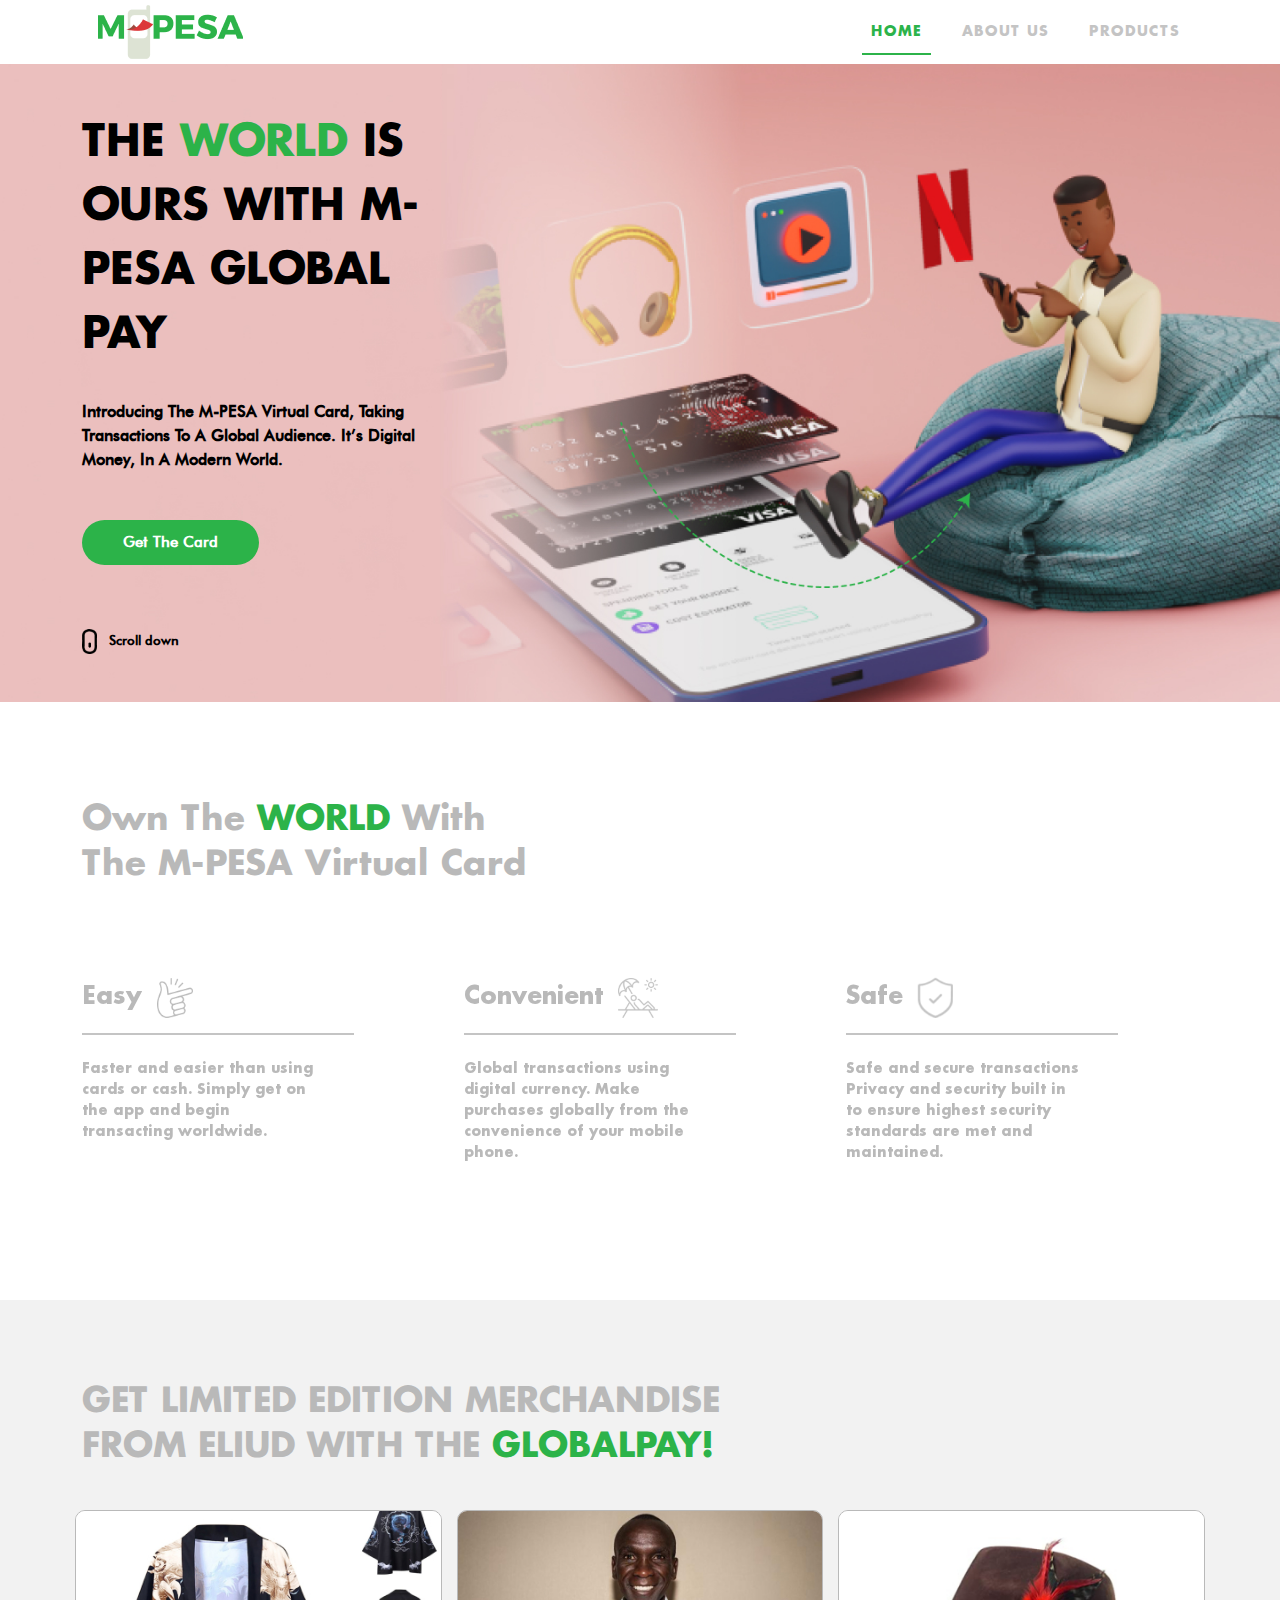
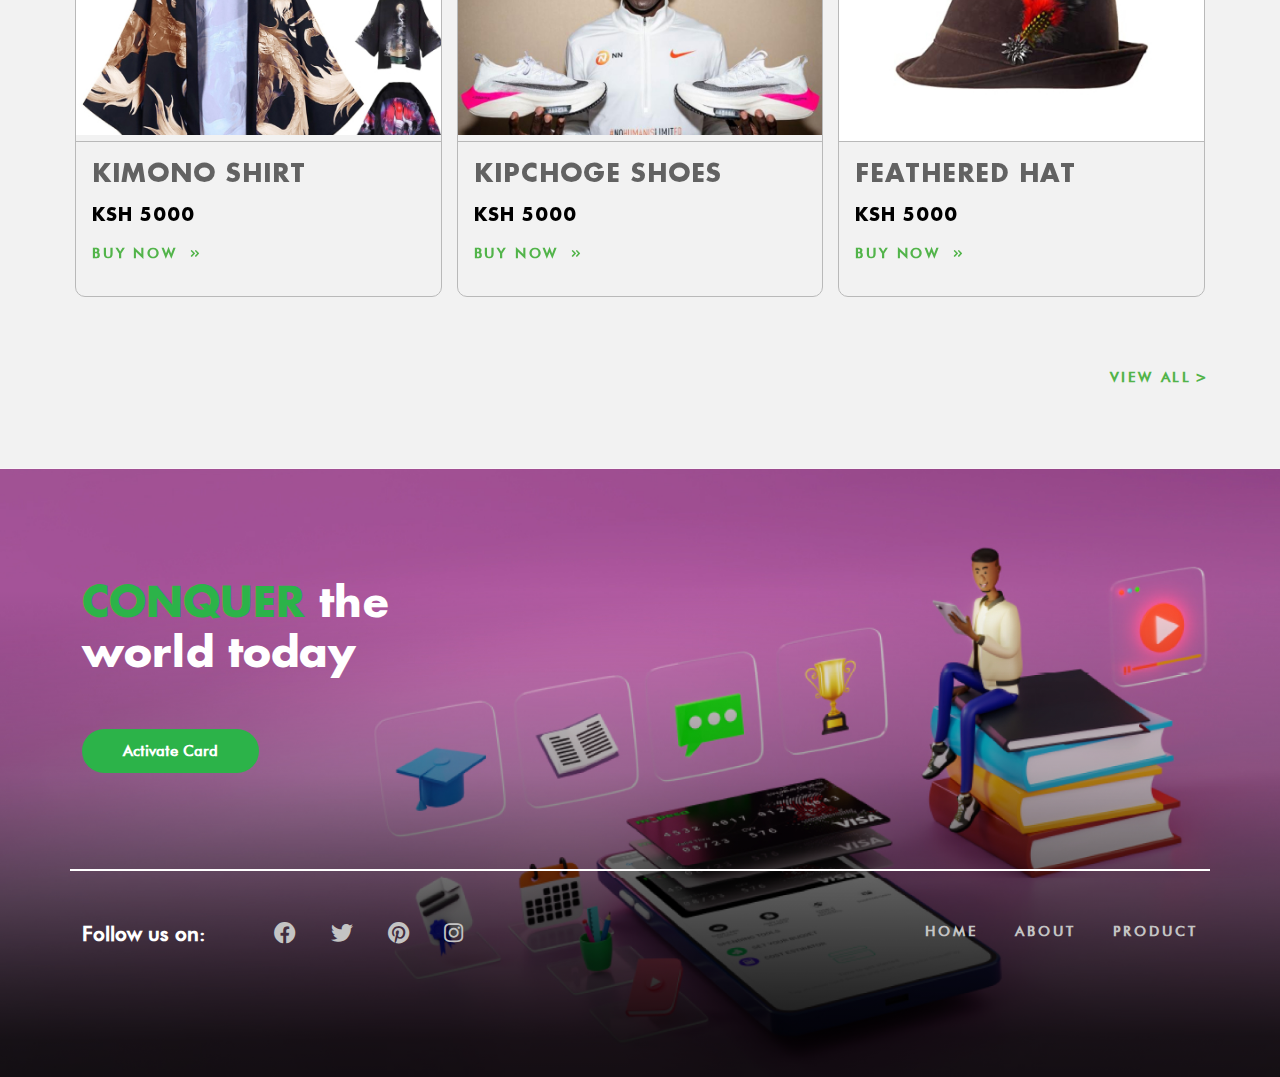
==== commit 9da217a8: "products page added" ====
--- a/index.html
+++ b/index.html
@@ -149,13 +149,11 @@
                         </div>
                         <div class="card-content">
                             <div class="row">
-                                <div class="col-12 title">
-                                    <h2>KIMONO SHIRT</h2>
+                                <div class="col-12">
+                                <div class="title"><h2>KIMONO SHIRT</h2></div>
+                                <div class="price"><h2>KSH 5000</h2></div>
+                                    <a href="javascript:void(0)" class="add-cart">Buy Now <span><i class="icofont-rounded-double-right"></i></span></a>
                                 </div>
-                                <div class="col-12 price">
-                                    <h2>KSH 5000</h2>
-                                </div>
-                                    <a href="javascript:void(0)" class="add-cart">Buy Now <span>></span></a>
                             </div>
                         </div>
                     </div>
@@ -165,15 +163,12 @@
                         </div>
                         <div class="card-content">
                             <div class="row">
-                                <div class="col-12 title">
-                                    <h2>KIPCHOGE SHOES</h2>
+                                <div class="col-12">
+                                <div class="title"><h2>KIPCHOGE SHOES</h2></div>
+                                <div class="price"><h2>KSH 5000</h2></div>
+                                    <a href="javascript:void(0)" class="add-cart">Buy Now <span><i class="icofont-rounded-double-right"></i></span></a>
                                 </div>
-                                <div class="col-12 price">
-                                    <h2>KSH 5000</h2>
-                                </div>
-                                <a href="javascript:void(0)" class="add-cart">Buy Now <span>></span></a>
                             </div>
-                            
                         </div>
                     </div>
                     <div class="card">
@@ -182,15 +177,12 @@
                         </div>
                         <div class="card-content">
                             <div class="row">
-                                <div class="col-12 title">
-                                    <h2>Feathered Hat</h2>
+                                <div class="col-12">
+                                <div class="title"><h2>Feathered Hat</h2></div>
+                                <div class="price"><h2>KSH 5000</h2></div>
+                                    <a href="javascript:void(0)" class="add-cart">Buy Now <span><i class="icofont-rounded-double-right"></i></span></a>
                                 </div>
-                                <div class="col-12 price">
-                                    <h2>KSH 5000</h2>
-                                </div>
-                                <a href="javascript:void(0)" class="add-cart">Buy Now <span>></span></a>
                             </div>
-                            
                         </div>
                     </div>
                 </div>
--- a/css/style.css
+++ b/css/style.css
@@ -215,6 +215,8 @@
 .header-area.scrollheader.is-sticky {
     background: #FFF;
     box-shadow: 0 1px 0 0 rgb(0 0 0 / 4%);
+    top: 0;
+    left: 0;
 }
 .classy-nav-container {
 	background-color: transparent;
@@ -461,33 +463,44 @@
     height: 230px;
     overflow: hidden;
 }
-.card{
-	overflow: hidden;
-    border: 0;
+.card {
+    overflow: hidden;
     border-radius: 10px;
-	background: transparent;
+    background: transparent;
+    padding: 0;
+    margin: 0 5px 30px;
+    border: 1px solid #B9B9B9;
 }
 .card-content {
     padding: 1rem 1rem 2rem;
-    border: 1px solid #B9B9B9;
+    border-top: 1px solid #B9B9B9;
     border-radius: 0 0 10px 10px;
     min-height: 150px;
+}
+.product_catergory{
+	font-size: 12px;
+	font-weight: 600;
+	line-height: 17px;
+	letter-spacing: 0.4em;
+	text-align: left;
+	color:#626262;
 }
 .title h2{
 	font-weight: 800;
     color: #626262;
     line-height: 33px;
-	font-size: 26px;
+	font-size: 25px;
     text-transform: uppercase;
 	letter-spacing: 1px;
 }
 .price{
 	color: #BFBFBF
 }
-.price h2{
-    font-size: 22px;
-    margin: 5px 0 0;
+.price h2 {
+    font-size: 18px;
+    margin: 15px 0 0;
     letter-spacing: 1px;
+    color: #000;
 }
 .small-title {
     font-family: 'futuramedium';
